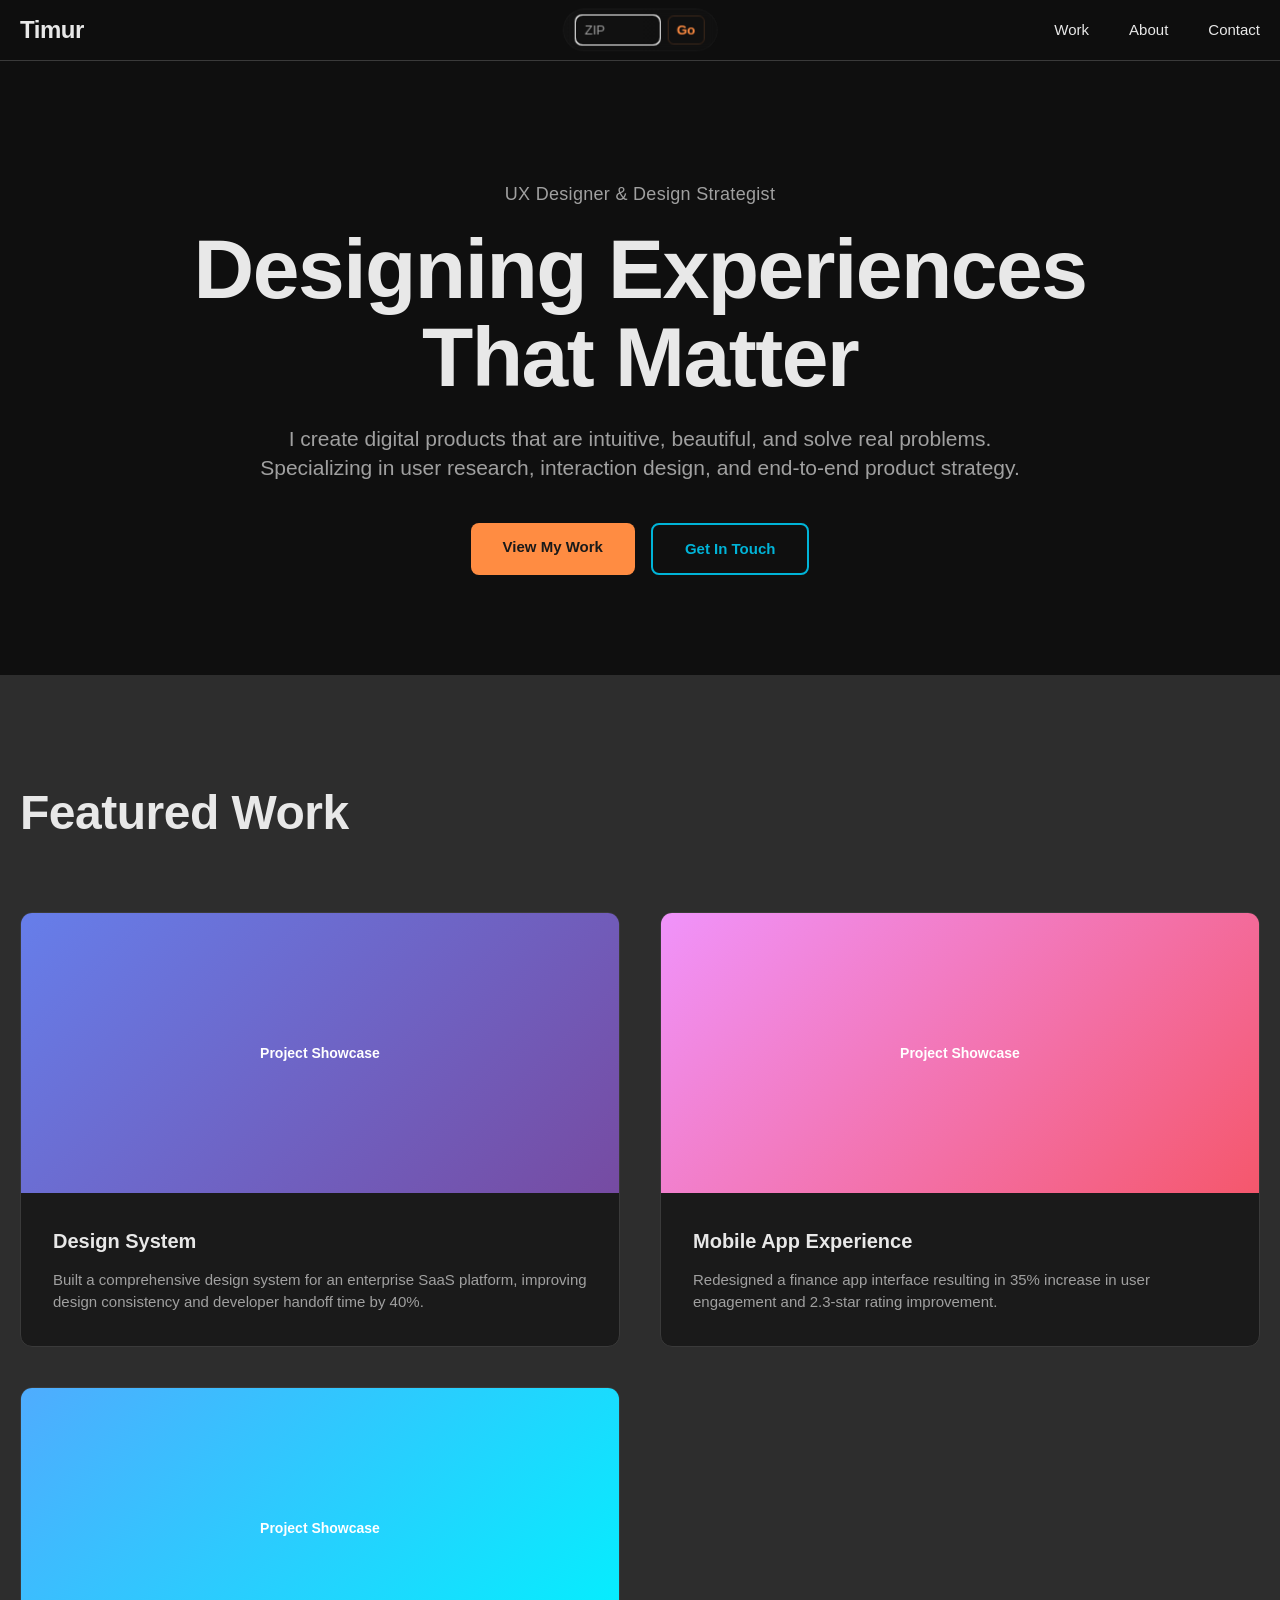
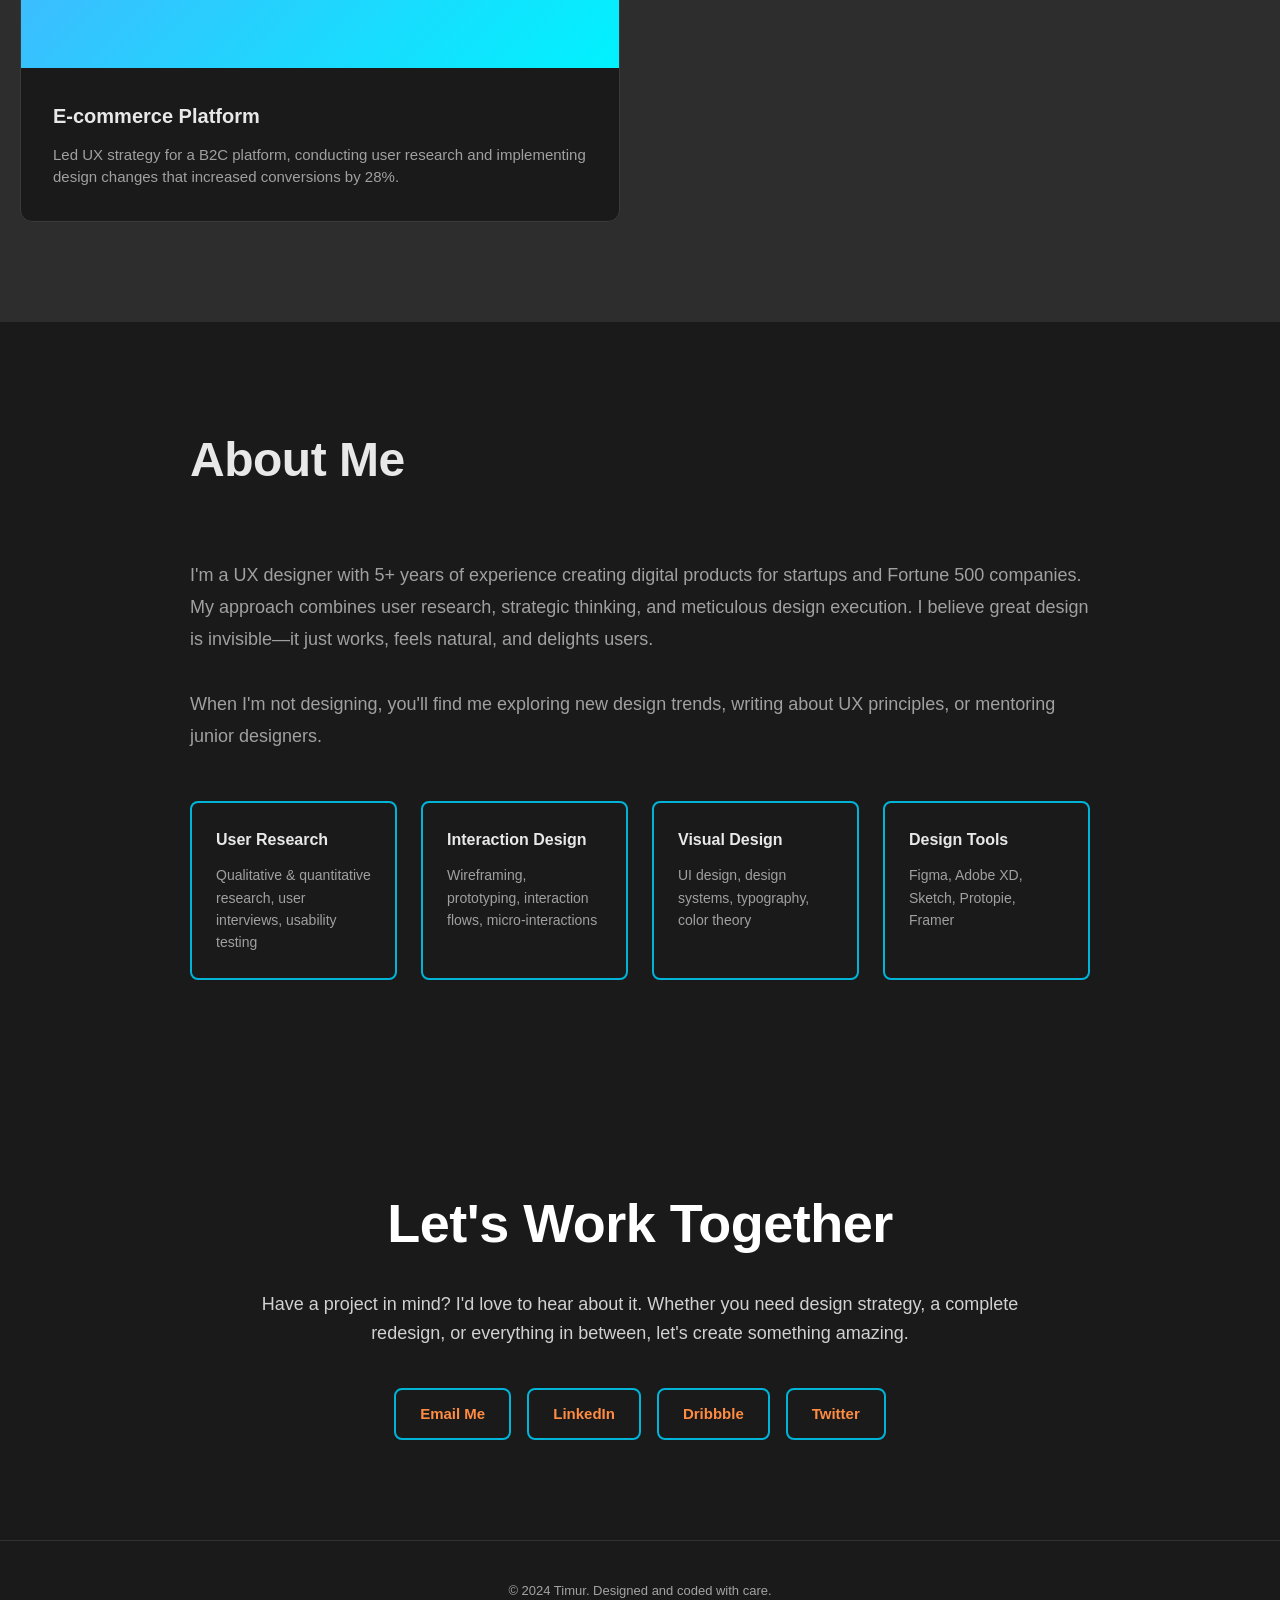
==== index.html @ b95fd994 "Added a weather widget in the top bar. Added a fallback zip input in case browser geolocation permis" ====
<!DOCTYPE html>
<html lang="en">
<head>
    <meta charset="UTF-8">
    <meta name="viewport" content="width=device-width, initial-scale=1.0">
    <title>Timur — UX Designer</title>
    <link rel="stylesheet" href="style.css">
</head>
<body>
    <!-- Navigation -->
    <nav>
        <div class="nav-container">
            <div class="logo">Timur</div>

            <div class="weather-widget" id="weather-widget" aria-live="polite">
                <div class="weather-display">
                    <div class="weather-emoji">☀️</div>
                    <div class="weather-temp">--°F</div>
                </div>

                <form class="weather-zip" id="weather-zip" onsubmit="return false;">
                    <input id="zip-input" class="weather-input" type="text" inputmode="numeric" maxlength="10" placeholder="ZIP" aria-label="ZIP code">
                    <button id="zip-submit" class="weather-submit">Go</button>
                </form>
            </div>

            <ul class="nav-links">
                <li><a href="#work">Work</a></li>
                <li><a href="#about">About</a></li>
                <li><a href="#contact">Contact</a></li>
            </ul>
        </div>
    </nav>

    <!-- Hero Section -->
    <section class="hero">
        <div class="hero-content">
            <p class="hero-subtitle">UX Designer & Design Strategist</p>
            <h1>Designing Experiences That Matter</h1>
            <p class="hero-description">I create digital products that are intuitive, beautiful, and solve real problems. Specializing in user research, interaction design, and end-to-end product strategy.</p>
            <div class="cta-buttons">
                <a href="#work" class="btn btn-primary">View My Work</a>
                <a href="#contact" class="btn btn-secondary">Get In Touch</a>
            </div>
        </div>
    </section>

    <!-- Featured Work -->
    <section id="work" class="featured">
        <div class="section-container">
            <h2 class="section-title">Featured Work</h2>
            <div class="projects-grid">
                <div class="project-card">
                    <div class="project-image">Project Showcase</div>
                    <div class="project-info">
                        <h3>Design System</h3>
                        <p>Built a comprehensive design system for an enterprise SaaS platform, improving design consistency and developer handoff time by 40%.</p>
                    </div>
                </div>
                <div class="project-card">
                    <div class="project-image">Project Showcase</div>
                    <div class="project-info">
                        <h3>Mobile App Experience</h3>
                        <p>Redesigned a finance app interface resulting in 35% increase in user engagement and 2.3-star rating improvement.</p>
                    </div>
                </div>
                <div class="project-card">
                    <div class="project-image">Project Showcase</div>
                    <div class="project-info">
                        <h3>E-commerce Platform</h3>
                        <p>Led UX strategy for a B2C platform, conducting user research and implementing design changes that increased conversions by 28%.</p>
                    </div>
                </div>
            </div>
        </div>
    </section>

    <!-- About Section -->
    <section id="about" class="about">
        <div class="about-content">
            <h2 class="section-title">About Me</h2>
            <p class="about-text">
                I'm a UX designer with 5+ years of experience creating digital products for startups and Fortune 500 companies. My approach combines user research, strategic thinking, and meticulous design execution. I believe great design is invisible—it just works, feels natural, and delights users.
            </p>
            <p class="about-text">
                When I'm not designing, you'll find me exploring new design trends, writing about UX principles, or mentoring junior designers.
            </p>
            <div class="skills">
                <div class="skill-item">
                    <div class="skill-title">User Research</div>
                    <div class="skill-description">Qualitative & quantitative research, user interviews, usability testing</div>
                </div>
                <div class="skill-item">
                    <div class="skill-title">Interaction Design</div>
                    <div class="skill-description">Wireframing, prototyping, interaction flows, micro-interactions</div>
                </div>
                <div class="skill-item">
                    <div class="skill-title">Visual Design</div>
                    <div class="skill-description">UI design, design systems, typography, color theory</div>
                </div>
                <div class="skill-item">
                    <div class="skill-title">Design Tools</div>
                    <div class="skill-description">Figma, Adobe XD, Sketch, Protopie, Framer</div>
                </div>
            </div>
        </div>
    </section>

    <!-- Contact Section -->
    <section id="contact" class="contact">
        <div class="contact-content">
            <h2>Let's Work Together</h2>
            <p>Have a project in mind? I'd love to hear about it. Whether you need design strategy, a complete redesign, or everything in between, let's create something amazing.</p>
            <div class="contact-links">
                <a href="mailto:hello@timur.design">Email Me</a>
                <a href="https://linkedin.com" target="_blank">LinkedIn</a>
                <a href="https://dribbble.com" target="_blank">Dribbble</a>
                <a href="https://twitter.com" target="_blank">Twitter</a>
            </div>
        </div>
    </section>

    <!-- Footer -->
    <footer>
        <p>&copy; 2024 Timur. Designed and coded with care.</p>
    </footer>

    <script src="script.js"></script>

    <script>
    (function(){
        const widget = document.getElementById('weather-widget');
        const emojiEl = widget.querySelector('.weather-emoji');
        const tempEl = widget.querySelector('.weather-temp');
        const zipForm = document.getElementById('weather-zip');
        const zipInput = document.getElementById('zip-input');
        const zipSubmit = document.getElementById('zip-submit');

        function setLoading() {
            widget.classList.add('weather-loading');
            emojiEl.textContent = '⏳';
            tempEl.textContent = 'Loading';
        }

        function setError() {
            emojiEl.textContent = '❓';
            tempEl.textContent = 'N/A';
            widget.classList.remove('weather-loading');
        }

        function showZipFallback() {
            widget.classList.add('zip-visible');
            widget.classList.remove('weather-loading');
            zipInput.focus();
            zipInput.select();
        }

        function weatherCodeToEmoji(code) {
            if (code === 0) return '☀️';
            if (code === 1 || code === 2) return '🌤️';
            if (code === 3) return '☁️';
            if (code === 45 || code === 48) return '🌫️';
            if (code >= 51 && code <= 55) return '🌦️';
            if (code >= 61 && code <= 67) return '🌧️';
            if (code >= 71 && code <= 77) return '❄️';
            if (code >= 80 && code <= 82) return '🌦️';
            if (code >= 85 && code <= 86) return '🌨️';
            if (code >= 95 && code <= 99) return '⛈️';
            return '🌈';
        }

        function updateWidget(tempF, code) {
            emojiEl.textContent = weatherCodeToEmoji(code);
            tempEl.textContent = Math.round(tempF) + '°F';
            widget.classList.remove('weather-loading');
        }

        function fetchWeather(lat, lon) {
            const url = `https://api.open-meteo.com/v1/forecast?latitude=${lat}&longitude=${lon}&current_weather=true&temperature_unit=fahrenheit`;
            fetch(url).then(r => {
                if (!r.ok) throw new Error('weather fetch failed');
                return r.json();
            }).then(data => {
                const cw = data.current_weather;
                if (cw && typeof cw.temperature !== 'undefined') {
                    updateWidget(cw.temperature, cw.weathercode);
                } else {
                    setError();
                }
            }).catch(err => {
                console.error(err);
                setError();
            });
        }

        function geocodeZip(zip) {
            const url = `https://geocoding-api.open-meteo.com/v1/search?name=${encodeURIComponent(zip)}&count=1&country=US`;
            zipSubmit.disabled = true;
            zipSubmit.textContent = '...';
            fetch(url).then(r => {
                zipSubmit.disabled = false;
                zipSubmit.textContent = 'Go';
                if (!r.ok) throw new Error('geocode failed');
                return r.json();
            }).then(data => {
                if (data && data.results && data.results.length) {
                    const res = data.results[0];
                    fetchWeather(res.latitude, res.longitude);
                    widget.classList.remove('zip-visible');
                } else {
                    tempEl.textContent = 'ZIP not found';
                }
            }).catch(err => {
                console.error(err);
                tempEl.textContent = 'Error';
                zipSubmit.disabled = false;
                zipSubmit.textContent = 'Go';
            });
        }

        // handle zip form submit
        zipSubmit.addEventListener('click', () => {
            const zip = zipInput.value.trim();
            if (!zip) return;
            setLoading();
            geocodeZip(zip);
        });

        zipInput.addEventListener('keydown', (e) => {
            if (e.key === 'Enter') {
                e.preventDefault();
                zipSubmit.click();
            }
        });

        if ('geolocation' in navigator) {
            setLoading();
            navigator.geolocation.getCurrentPosition(pos => {
                const lat = pos.coords.latitude;
                const lon = pos.coords.longitude;
                fetchWeather(lat, lon);
            }, err => {
                console.warn('Geolocation denied or unavailable', err);
                // show ZIP fallback so the user can enter location manually
                showZipFallback();
            }, {timeout: 10000});
        } else {
            showZipFallback();
        }
    })();
    </script>
</body>
</html>
---- style.css ----
* {
    margin: 0;
    padding: 0;
    box-sizing: border-box;
}

:root {
    --primary: #1a1a1a;
    --secondary: #2d2d2d;
    --accent: #ff8c42;
    --accent-blue: #00b4d8;
    --text: #e8e8e8;
    --text-light: #a0a0a0;
    --border: #3a3a3a;
    --border-blue: #00b4d8;
}

html {
    scroll-behavior: smooth;
}

body {
    font-family: -apple-system, BlinkMacSystemFont, 'Segoe UI', Helvetica, Arial, sans-serif;
    background-color: #0f0f0f;
    color: var(--text);
    line-height: 1.6;
}

/* Navigation */
nav {
    position: fixed;
    top: 0;
    width: 100%;
    background: rgba(15, 15, 15, 0.95);
    backdrop-filter: blur(20px);
    z-index: 1000;
    border-bottom: 1px solid var(--border);
}

.nav-container {
    max-width: 1400px;
    margin: 0 auto;
    padding: 0 20px;
    display: flex;
    justify-content: space-between;
    align-items: center;
    height: 60px;
}

.nav-container {
    position: relative;
}

.weather-widget {
    position: absolute;
    left: 50%;
    top: 50%;
    transform: translate(-50%, -50%);
    display: flex;
    align-items: center;
    gap: 8px;
    background: linear-gradient(90deg, rgba(255,255,255,0.02), rgba(255,255,255,0.01));
    padding: 6px 12px;
    border-radius: 999px;
    border: 1px solid rgba(255,255,255,0.03);
    color: var(--text);
    font-weight: 600;
    font-size: 14px;
    backdrop-filter: blur(4px);
}

.weather-emoji {
    font-size: 18px;
}

.weather-temp {
    color: var(--text);
}

.weather-display {
    display: flex;
    align-items: center;
    gap: 8px;
}

.weather-loading {
    color: var(--text-light);
    font-weight: 500;
    font-size: 13px;
}

/* ZIP fallback styles */
.weather-zip { display: none; }
.weather-widget.zip-visible .weather-zip { display: flex; align-items: center; gap: 8px; }
.weather-widget.zip-visible .weather-display { display: none; }
.weather-input {
    background: transparent;
    border: 1px solid rgba(255,255,255,0.04);
    color: var(--text);
    padding: 6px 8px;
    border-radius: 6px;
    width: 84px;
    font-size: 13px;
}
.weather-input::placeholder { color: var(--text-light); }
.weather-submit {
    background: transparent;
    color: var(--accent);
    border: 1px solid rgba(255,140,66,0.18);
    padding: 6px 8px;
    border-radius: 6px;
    cursor: pointer;
    font-weight: 600;
}
.weather-submit:hover { background: rgba(255,140,66,0.06); }

.logo {
    font-size: 24px;
    font-weight: 700;
    letter-spacing: -0.5px;
}

.nav-links {
    display: flex;
    gap: 40px;
    list-style: none;
}

.nav-links a {
    text-decoration: none;
    color: var(--text);
    font-size: 15px;
    font-weight: 500;
    transition: color 0.3s ease;
}

.nav-links a:hover {
    color: var(--accent);
}

/* Hero Section */
.hero {
    margin-top: 60px;
    padding: 120px 20px 100px;
    text-align: center;
}

.hero-content {
    max-width: 1000px;
    margin: 0 auto;
}

.hero-subtitle {
    font-size: 18px;
    color: var(--text-light);
    margin-bottom: 16px;
    letter-spacing: 0.3px;
}

h1 {
    font-size: 84px;
    font-weight: 700;
    line-height: 1.05;
    margin-bottom: 24px;
    letter-spacing: -1.5px;
}

.hero-description {
    font-size: 21px;
    color: var(--text-light);
    margin-bottom: 40px;
    line-height: 1.38;
    max-width: 800px;
    margin-left: auto;
    margin-right: auto;
}

.cta-buttons {
    display: flex;
    gap: 16px;
    justify-content: center;
}

.btn {
    padding: 12px 32px;
    border-radius: 8px;
    font-size: 15px;
    font-weight: 600;
    text-decoration: none;
    cursor: pointer;
    border: none;
    transition: all 0.3s ease;
}

.btn-primary {
    background-color: var(--accent);
    color: #1a1a1a;
}

.btn-primary:hover {
    background-color: #ff7a1f;
    transform: translateY(-2px);
}

.btn-secondary {
    background-color: transparent;
    color: var(--accent-blue);
    border: 2px solid var(--border-blue);
}

.btn-secondary:hover {
    background-color: rgba(0, 113, 227, 0.1);
    color: var(--accent-blue);
    transform: translateY(-2px);
}

/* Featured Section */
.featured {
    padding: 100px 20px;
    background-color: var(--secondary);
}

.section-container {
    max-width: 1400px;
    margin: 0 auto;
}

.section-title {
    font-size: 48px;
    font-weight: 700;
    margin-bottom: 60px;
    letter-spacing: -0.5px;
}

.projects-grid {
    display: grid;
    grid-template-columns: repeat(auto-fit, minmax(400px, 1fr));
    gap: 40px;
}

.project-card {
    background: #1a1a1a;
    border-radius: 12px;
    overflow: hidden;
    transition: transform 0.3s ease, box-shadow 0.3s ease;
    cursor: pointer;
    border: 1px solid var(--border);
}

.project-card:hover {
    transform: translateY(-8px);
    box-shadow: 0 20px 40px rgba(255, 140, 66, 0.15);
}

.project-image {
    width: 100%;
    height: 280px;
    background: linear-gradient(135deg, #667eea 0%, #764ba2 100%);
    display: flex;
    align-items: center;
    justify-content: center;
    color: white;
    font-size: 14px;
    font-weight: 600;
}

.project-card:nth-child(2) .project-image {
    background: linear-gradient(135deg, #f093fb 0%, #f5576c 100%);
}

.project-card:nth-child(3) .project-image {
    background: linear-gradient(135deg, #4facfe 0%, #00f2fe 100%);
}

.project-info {
    padding: 32px;
}

.project-info h3 {
    font-size: 20px;
    font-weight: 600;
    margin-bottom: 12px;
}

.project-info p {
    color: var(--text-light);
    font-size: 15px;
    line-height: 1.5;
}

/* About Section */
.about {
    padding: 100px 20px;
    background-color: var(--primary);
}

.about-content {
    max-width: 900px;
    margin: 0 auto;
}

.about-text {
    font-size: 18px;
    color: var(--text-light);
    line-height: 1.8;
    margin-bottom: 32px;
}

.skills {
    display: grid;
    grid-template-columns: repeat(auto-fit, minmax(200px, 1fr));
    gap: 24px;
    margin-top: 48px;
}

.skill-item {
    padding: 24px;
    background-color: transparent;
    border-radius: 8px;
    border: 2px solid var(--border-blue);
}

.skill-title {
    font-weight: 600;
    margin-bottom: 12px;
    font-size: 16px;
}

.skill-description {
    font-size: 14px;
    color: var(--text-light);
    line-height: 1.6;
}

/* Contact Section */
.contact {
    padding: 100px 20px;
    background-color: var(--primary);
    color: white;
    text-align: center;
}

.contact-content {
    max-width: 800px;
    margin: 0 auto;
}

.contact h2 {
    font-size: 54px;
    font-weight: 700;
    margin-bottom: 24px;
    letter-spacing: -0.5px;
}

.contact p {
    font-size: 18px;
    color: rgba(255, 255, 255, 0.8);
    margin-bottom: 40px;
    line-height: 1.6;
}

.contact-links {
    display: flex;
    gap: 16px;
    justify-content: center;
    flex-wrap: wrap;
}

.contact-links a {
    color: var(--accent);
    text-decoration: none;
    font-size: 15px;
    font-weight: 600;
    padding: 12px 24px;
    border: 2px solid var(--border-blue);
    border-radius: 8px;
    transition: all 0.3s ease;
}

.contact-links a:hover {
    border-color: var(--accent);
    background-color: rgba(255, 140, 66, 0.1);
    color: var(--accent);
}

/* Footer */
footer {
    background-color: var(--primary);
    color: rgba(255, 255, 255, 0.6);
    padding: 40px 20px;
    text-align: center;
    font-size: 13px;
    border-top: 1px solid rgba(255, 255, 255, 0.1);
}

/* Responsive */
@media (max-width: 768px) {
    h1 {
        font-size: 48px;
    }

    .nav-links {
        gap: 24px;
    }

    .nav-links a {
        font-size: 13px;
    }

    .hero-description {
        font-size: 18px;
    }

    .section-title {
        font-size: 36px;
    }

    .projects-grid {
        grid-template-columns: 1fr;
    }

    .cta-buttons {
        flex-direction: column;
        align-items: center;
    }

    .btn {
        width: 100%;
    }

    .contact h2 {
        font-size: 36px;
    }
}

/* Animations */
@keyframes fadeInUp {
    from {
        opacity: 0;
        transform: translateY(20px);
    }
    to {
        opacity: 1;
        transform: translateY(0);
    }
}

.hero-content {
    animation: fadeInUp 0.8s ease-out;
}

.project-card {
    animation: fadeInUp 0.8s ease-out forwards;
}

.project-card:nth-child(1) { animation-delay: 0s; }
.project-card:nth-child(2) { animation-delay: 0.1s; }
.project-card:nth-child(3) { animation-delay: 0.2s; }
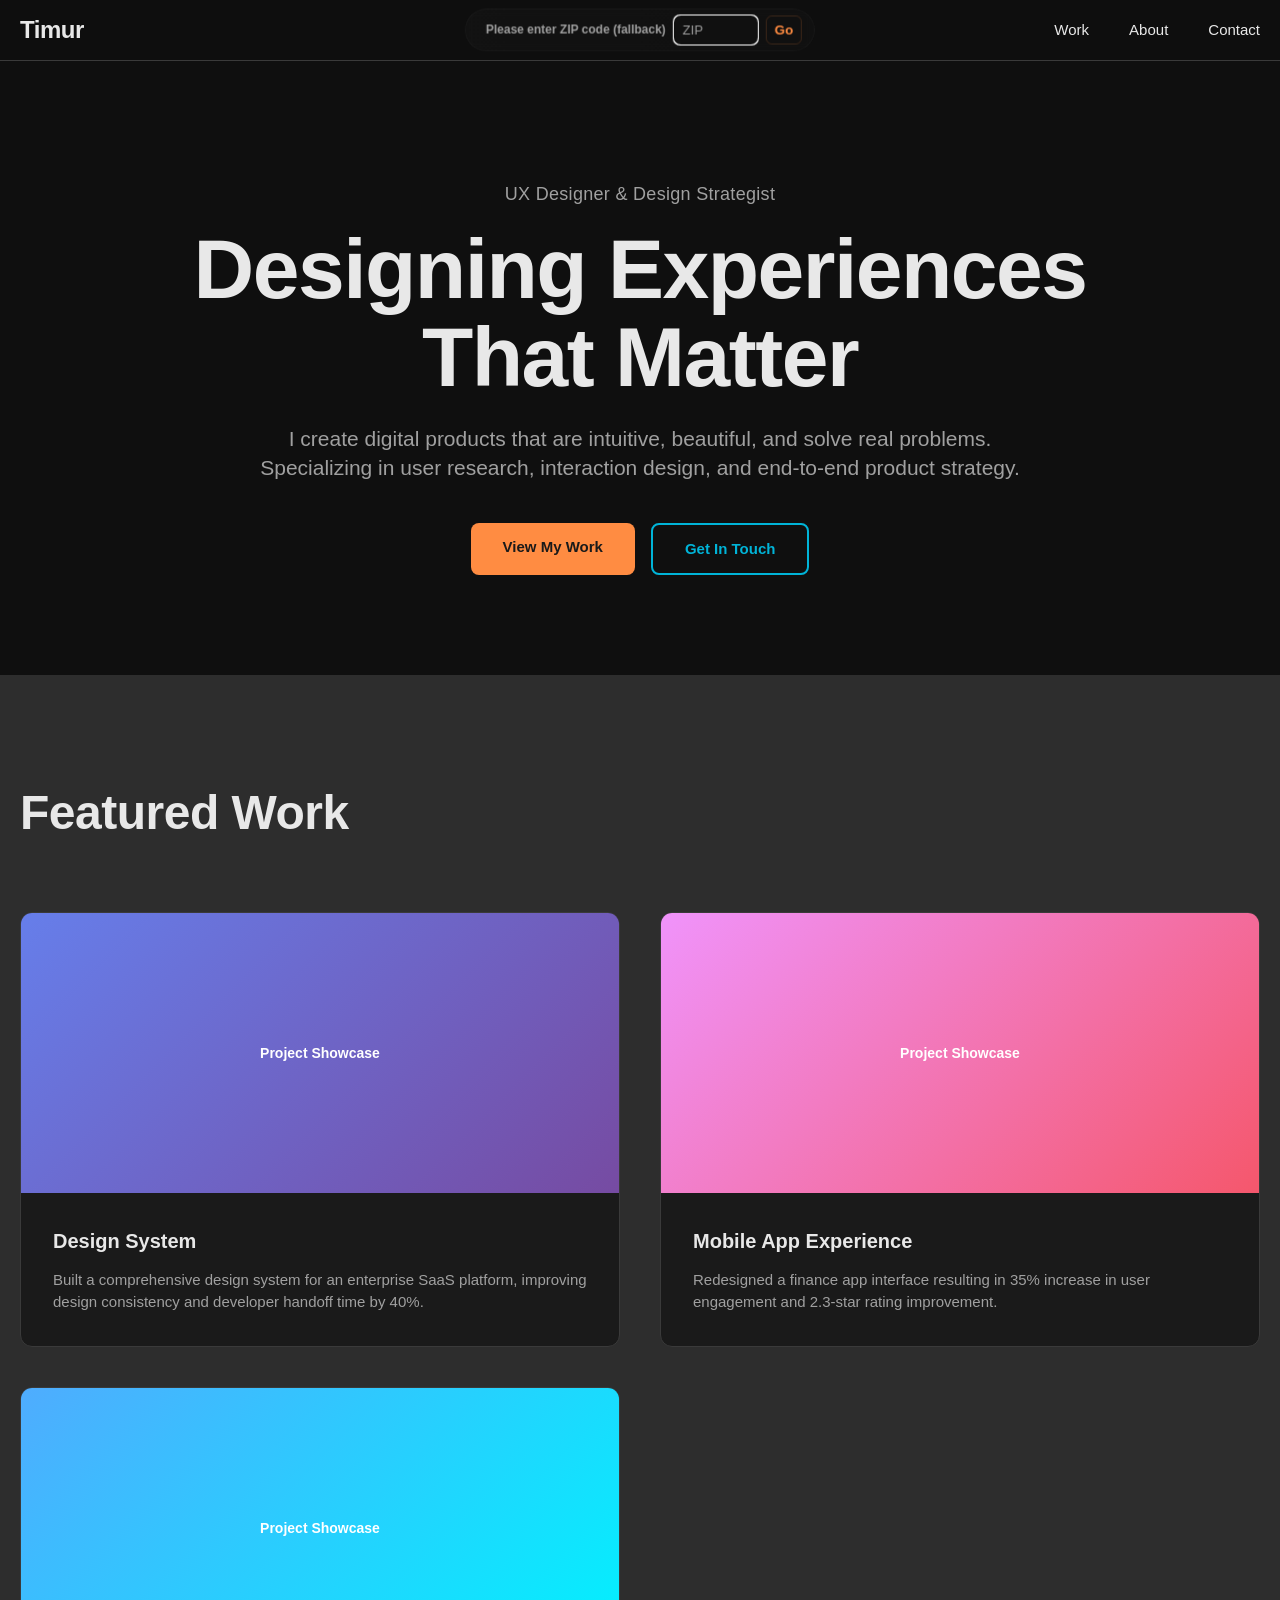
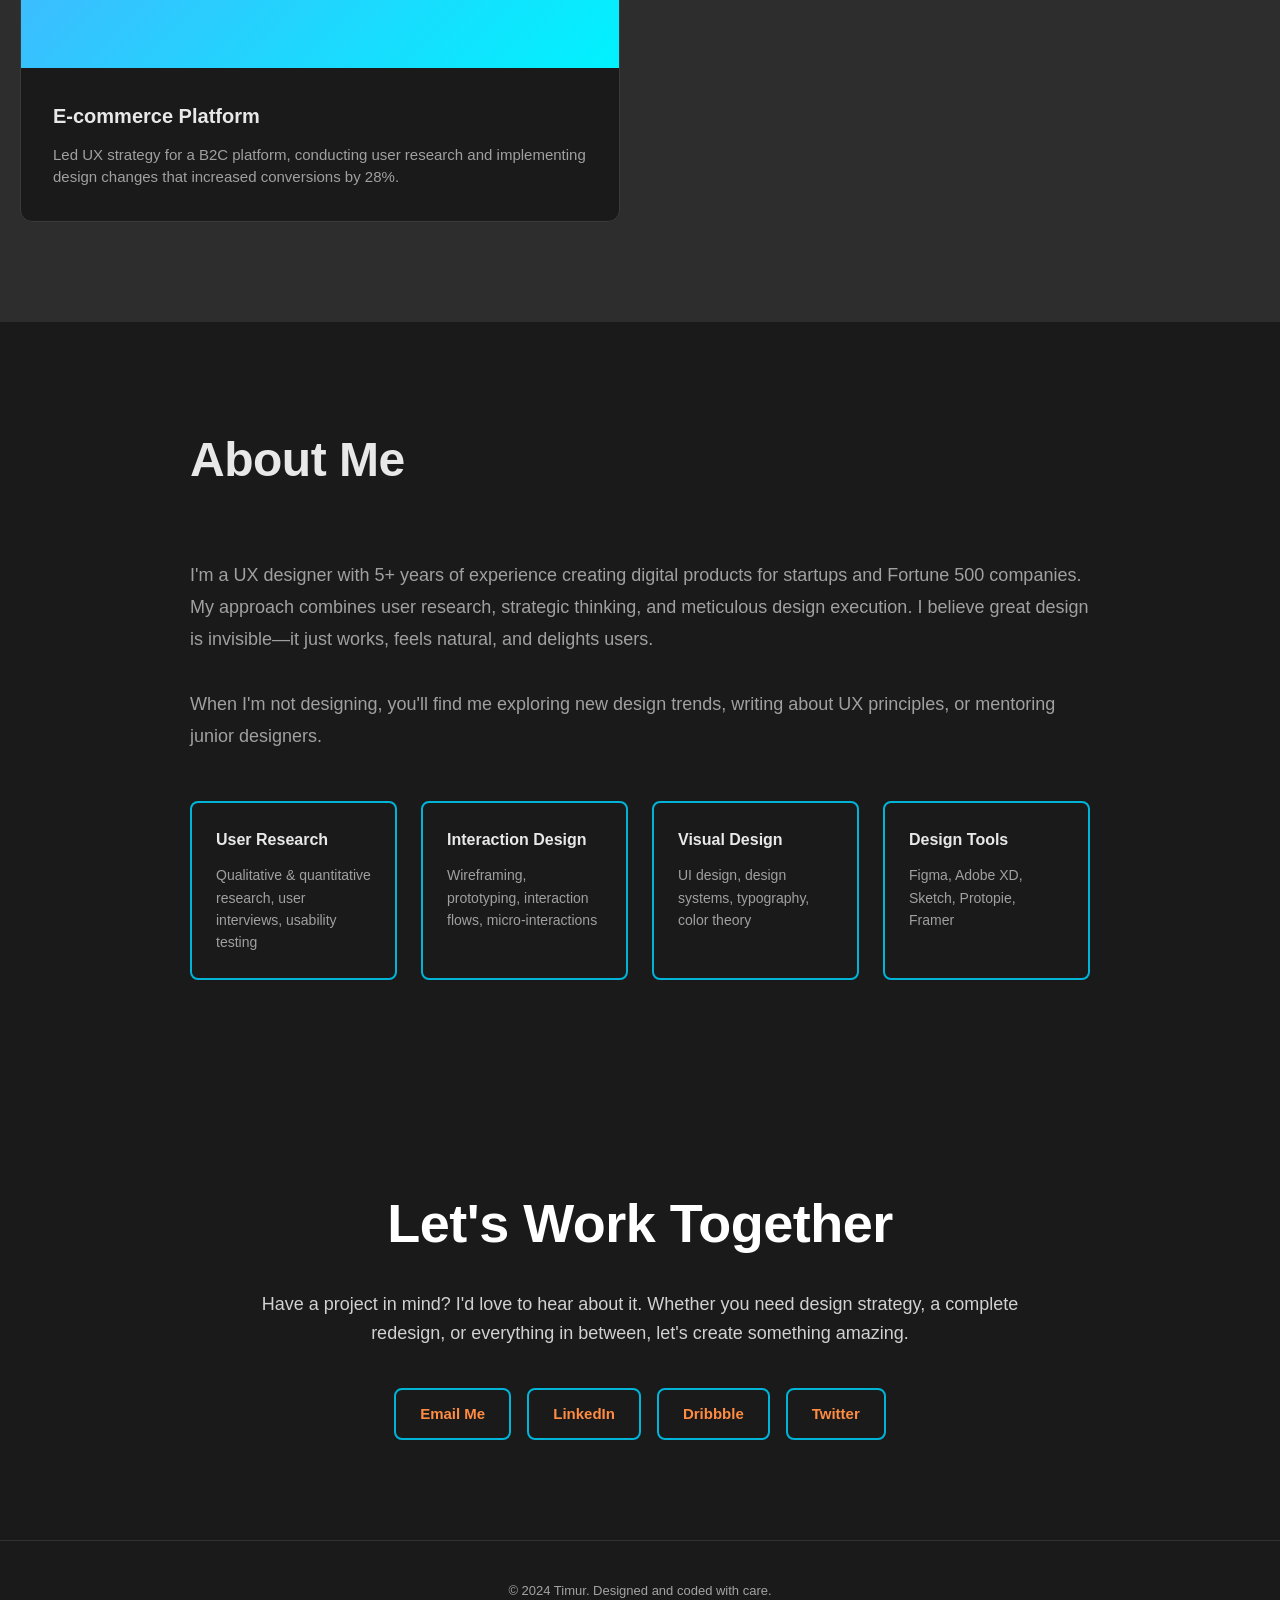
==== commit ce6c5c54: "Widget fixed" ====
--- a/index.html
+++ b/index.html
@@ -16,7 +16,9 @@
                 <div class="weather-display">
                     <div class="weather-emoji">☀️</div>
                     <div class="weather-temp">--°F</div>
-                </div>
+                    <div class="weather-location"></div>
+                </div>
+                <div class="weather-debug" id="weather-debug" aria-hidden="false"></div>
 
                 <form class="weather-zip" id="weather-zip" onsubmit="return false;">
                     <input id="zip-input" class="weather-input" type="text" inputmode="numeric" maxlength="10" placeholder="ZIP" aria-label="ZIP code">
@@ -132,20 +134,35 @@
         const widget = document.getElementById('weather-widget');
         const emojiEl = widget.querySelector('.weather-emoji');
         const tempEl = widget.querySelector('.weather-temp');
+        const locEl = widget.querySelector('.weather-location');
         const zipForm = document.getElementById('weather-zip');
         const zipInput = document.getElementById('zip-input');
         const zipSubmit = document.getElementById('zip-submit');
+        const debugEl = document.getElementById('weather-debug');
+
+        function debug(msg) {
+            try { console.debug(msg); } catch(e){}
+            if (debugEl) debugEl.textContent = String(msg);
+        }
+
+        const US_STATES = {
+            'Alabama':'AL','Alaska':'AK','Arizona':'AZ','Arkansas':'AR','California':'CA','Colorado':'CO','Connecticut':'CT','Delaware':'DE','Florida':'FL','Georgia':'GA','Hawaii':'HI','Idaho':'ID','Illinois':'IL','Indiana':'IN','Iowa':'IA','Kansas':'KS','Kentucky':'KY','Louisiana':'LA','Maine':'ME','Maryland':'MD','Massachusetts':'MA','Michigan':'MI','Minnesota':'MN','Mississippi':'MS','Missouri':'MO','Montana':'MT','Nebraska':'NE','Nevada':'NV','New Hampshire':'NH','New Jersey':'NJ','New Mexico':'NM','New York':'NY','North Carolina':'NC','North Dakota':'ND','Ohio':'OH','Oklahoma':'OK','Oregon':'OR','Pennsylvania':'PA','Rhode Island':'RI','South Carolina':'SC','South Dakota':'SD','Tennessee':'TN','Texas':'TX','Utah':'UT','Vermont':'VT','Virginia':'VA','Washington':'WA','West Virginia':'WV','Wisconsin':'WI','Wyoming':'WY','District of Columbia':'DC'
+        };
 
         function setLoading() {
             widget.classList.add('weather-loading');
             emojiEl.textContent = '⏳';
             tempEl.textContent = 'Loading';
-        }
-
-        function setError() {
+            locEl.textContent = '';
+            debug('Loading: requesting location...');
+        }
+
+        function setError(msg) {
             emojiEl.textContent = '❓';
             tempEl.textContent = 'N/A';
+            locEl.textContent = '';
             widget.classList.remove('weather-loading');
+            debug(msg || 'Error occurred');
         }
 
         function showZipFallback() {
@@ -153,6 +170,7 @@
             widget.classList.remove('weather-loading');
             zipInput.focus();
             zipInput.select();
+            debug('Please enter ZIP code (fallback)');
         }
 
         function weatherCodeToEmoji(code) {
@@ -169,27 +187,63 @@
             return '🌈';
         }
 
-        function updateWidget(tempF, code) {
+        function formatLocationFromResult(res) {
+            if (!res) return '';
+            const name = res.name || '';
+            const admin1 = res.admin1 || res.admin2 || '';
+            const country = (res.country_code || (res.country && res.country.toUpperCase()) || '').toUpperCase();
+            if (country === 'US' && admin1) {
+                const abbr = US_STATES[admin1] || (admin1.length === 2 ? admin1.toUpperCase() : null);
+                return abbr ? `${name}, ${abbr}` : `${name}, ${admin1}`;
+            }
+            if (admin1) return `${name}, ${admin1}`;
+            if (res.country) return `${name}, ${res.country}`;
+            return name;
+        }
+
+        function updateWidget(tempF, code, location) {
             emojiEl.textContent = weatherCodeToEmoji(code);
             tempEl.textContent = Math.round(tempF) + '°F';
+            if (location) locEl.textContent = location;
             widget.classList.remove('weather-loading');
+            debug('Weather updated: ' + Math.round(tempF) + '°F' + (location ? ' — ' + location : ''));
+            // clear debug after a moment
+            setTimeout(() => { if (debugEl) debugEl.textContent = ''; }, 5000);
+        }
+
+        function reverseGeocode(lat, lon) {
+            const url = `https://geocoding-api.open-meteo.com/v1/reverse?latitude=${lat}&longitude=${lon}&count=1`;
+            fetch(url).then(r => r.json()).then(data => {
+                if (data && data.results && data.results.length) {
+                    const res = data.results[0];
+                    const loc = formatLocationFromResult(res);
+                    if (loc) locEl.textContent = loc;
+                }
+            }).catch(err => {
+                console.warn('reverse geocode failed', err);
+            });
         }
 
         function fetchWeather(lat, lon) {
             const url = `https://api.open-meteo.com/v1/forecast?latitude=${lat}&longitude=${lon}&current_weather=true&temperature_unit=fahrenheit`;
+            debug('Fetching weather: ' + url);
             fetch(url).then(r => {
                 if (!r.ok) throw new Error('weather fetch failed');
                 return r.json();
             }).then(data => {
+                debug('Weather response received');
                 const cw = data.current_weather;
                 if (cw && typeof cw.temperature !== 'undefined') {
                     updateWidget(cw.temperature, cw.weathercode);
+                    // try to get location name via reverse geocode
+                    reverseGeocode(lat, lon);
                 } else {
-                    setError();
+                    debug('No current_weather in response');
+                    setError('No current weather data');
                 }
             }).catch(err => {
-                console.error(err);
-                setError();
+                debug('Weather fetch error: ' + (err && err.message));
+                setError('Weather fetch failed');
             });
         }
 
@@ -205,6 +259,8 @@
             }).then(data => {
                 if (data && data.results && data.results.length) {
                     const res = data.results[0];
+                    const loc = formatLocationFromResult(res);
+                    if (loc) locEl.textContent = loc;
                     fetchWeather(res.latitude, res.longitude);
                     widget.classList.remove('zip-visible');
                 } else {
@@ -234,17 +290,98 @@
         });
 
         if ('geolocation' in navigator) {
-            setLoading();
-            navigator.geolocation.getCurrentPosition(pos => {
-                const lat = pos.coords.latitude;
-                const lon = pos.coords.longitude;
-                fetchWeather(lat, lon);
-            }, err => {
-                console.warn('Geolocation denied or unavailable', err);
-                // show ZIP fallback so the user can enter location manually
-                showZipFallback();
-            }, {timeout: 10000});
+            // Prefer using Permissions API to decide whether to prompt or show ZIP fallback
+            const tryGetPosition = () => {
+                setLoading();
+                debug('Requesting position (browser prompt may appear)...');
+                startFallbackTimer();
+                navigator.geolocation.getCurrentPosition(pos => {
+                    // success
+                    debug('Geolocation obtained: ' + pos.coords.latitude.toFixed(4) + ',' + pos.coords.longitude.toFixed(4));
+                    clearFallbackTimer();
+                    const lat = pos.coords.latitude;
+                    const lon = pos.coords.longitude;
+                    fetchWeather(lat, lon);
+                }, err => {
+                    console.warn('Geolocation error', err);
+                    debug('Geolocation error: ' + (err && err.message) + ' (code ' + (err && err.code) + ')');
+                    // If permission denied, show ZIP fallback; otherwise try IP-based fallback
+                    if (err && err.code === 1) {
+                        showZipFallback();
+                    } else {
+                        debug('Attempting IP-based fallback...');
+                        ipFallback();
+                    }
+                }, {timeout: 15000, maximumAge: 600000, enableHighAccuracy: false});
+            };
+
+            function ipFallback() {
+                // Use IP-based geolocation as a last resort (no API key)
+                const url = 'https://ipapi.co/json/';
+                debug('Fetching IP-based location...');
+                fetch(url).then(r => {
+                    if (!r.ok) throw new Error('IP geolocation failed');
+                    return r.json();
+                }).then(data => {
+                    if (data && data.latitude && data.longitude) {
+                        debug('IP location: ' + data.city + ', ' + data.region + ' (' + data.latitude + ',' + data.longitude + ')');
+                        const lat = data.latitude;
+                        const lon = data.longitude;
+                        // set location display if possible
+                        const city = data.city || '';
+                        const region = data.region || '';
+                        if (city && region) locEl.textContent = city + ', ' + region;
+                        fetchWeather(lat, lon);
+                    } else {
+                        debug('IP fallback returned no coords');
+                        showZipFallback();
+                    }
+                }).catch(err => {
+                    console.warn('IP fallback error', err);
+                    showZipFallback();
+                });
+            }
+
+            let fallbackTimer = null;
+            const startFallbackTimer = () => {
+                clearFallbackTimer();
+                fallbackTimer = setTimeout(() => {
+                    console.warn('Geolocation timed out — showing ZIP fallback');
+                    showZipFallback();
+                }, 8000);
+            };
+            const clearFallbackTimer = () => { if (fallbackTimer) { clearTimeout(fallbackTimer); fallbackTimer = null; } };
+
+            if (navigator.permissions && navigator.permissions.query) {
+                console.debug('Querying Permissions API for geolocation');
+                navigator.permissions.query({name: 'geolocation'}).then(status => {
+                    console.debug('Permissions state:', status.state);
+                    if (status.state === 'denied') {
+                        // permission denied => show ZIP input
+                        showZipFallback();
+                    } else if (status.state === 'granted') {
+                        // already granted => try to get position
+                        startFallbackTimer();
+                        tryGetPosition();
+                    } else {
+                        // prompt => attempt to get position, if it fails show ZIP
+                        startFallbackTimer();
+                        tryGetPosition();
+                    }
+                    try { status.onchange = () => console.debug('Permissions changed:', status.state); } catch(e){}
+                }).catch(err => {
+                    // permissions query failed — attempt geolocation and fallback to ZIP on error
+                    console.warn('Permissions API error', err);
+                    startFallbackTimer();
+                    tryGetPosition();
+                });
+            } else {
+                // Permissions API unavailable — try geolocation and fall back to ZIP on any failure
+                startFallbackTimer();
+                tryGetPosition();
+            }
         } else {
+            // Geolocation API not supported
             showZipFallback();
         }
     })();
--- a/style.css
+++ b/style.css
@@ -81,6 +81,23 @@
     display: flex;
     align-items: center;
     gap: 8px;
+}
+
+.weather-location {
+    color: var(--text-light);
+    font-size: 13px;
+    font-weight: 500;
+    margin-left: 6px;
+}
+
+.weather-debug {
+    color: var(--text-light);
+    font-size: 12px;
+    margin-left: 8px;
+    max-width: 260px;
+    white-space: nowrap;
+    overflow: hidden;
+    text-overflow: ellipsis;
 }
 
 .weather-loading {
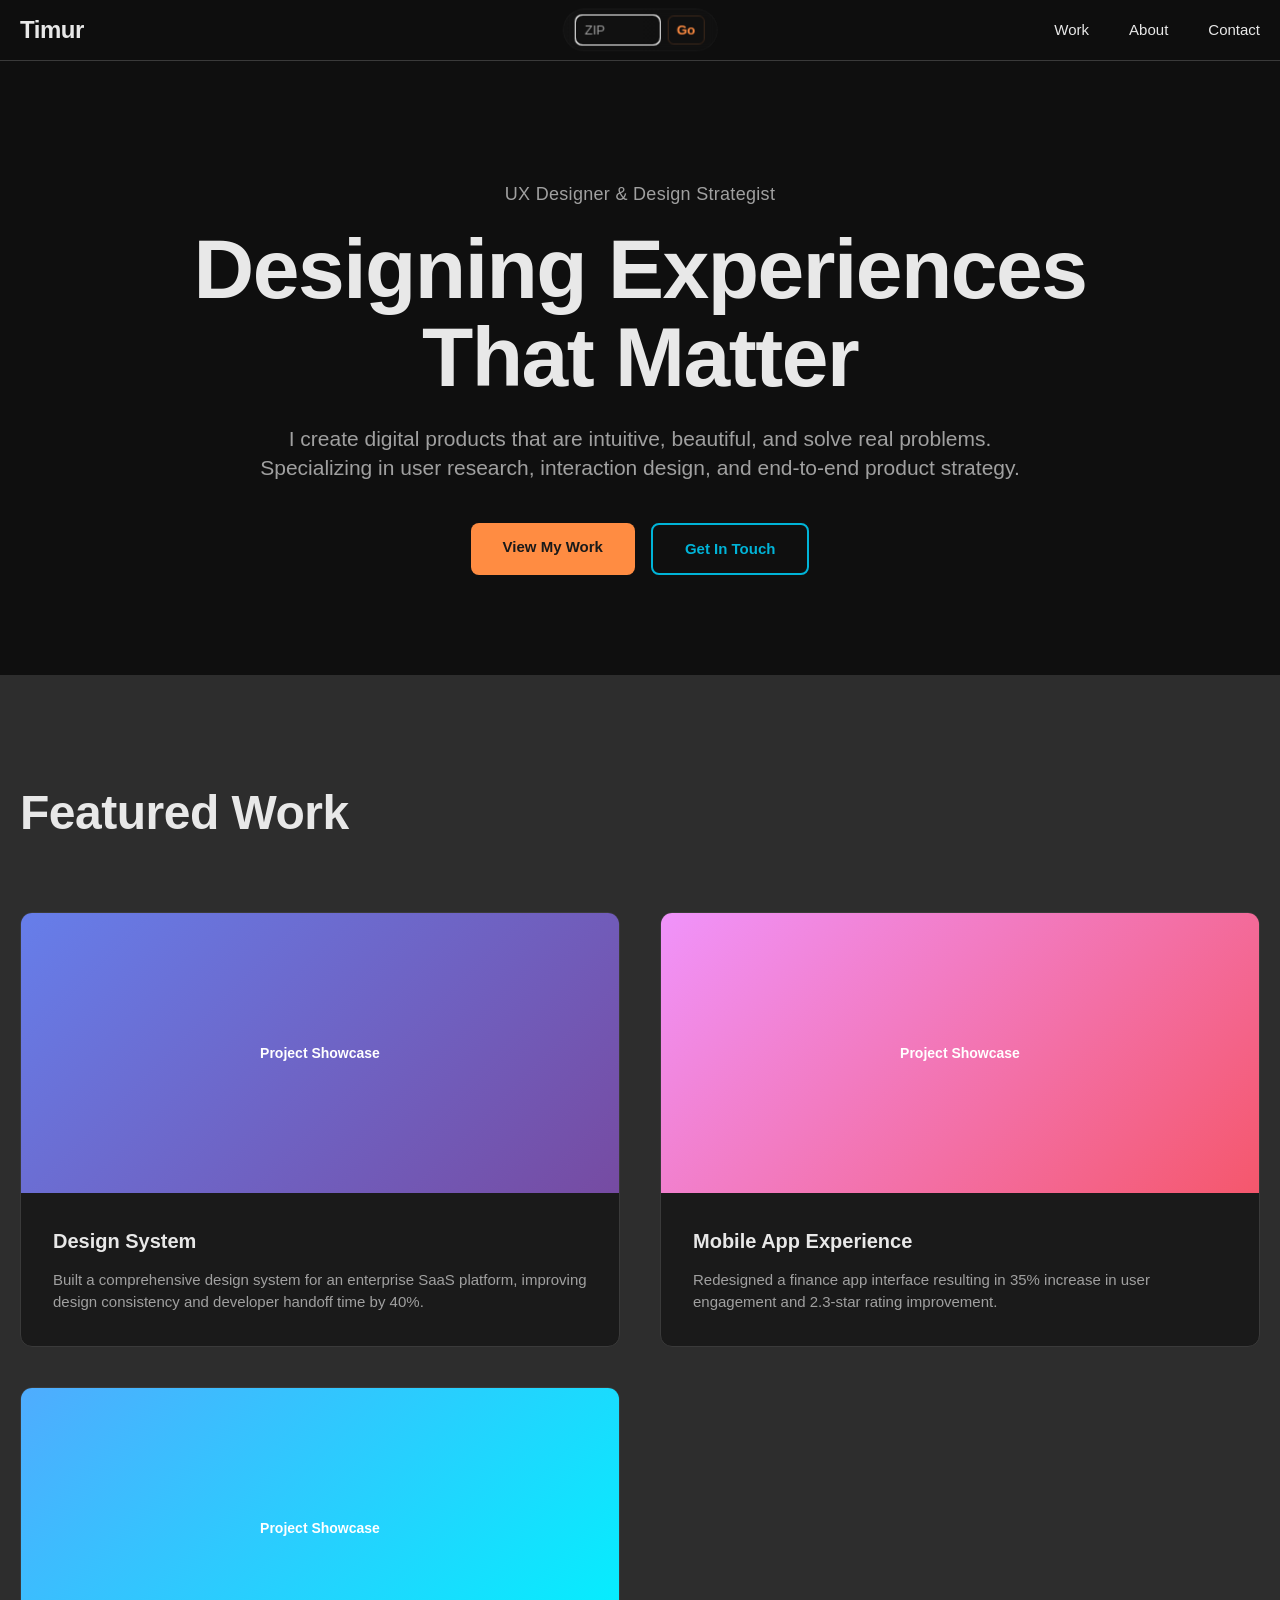
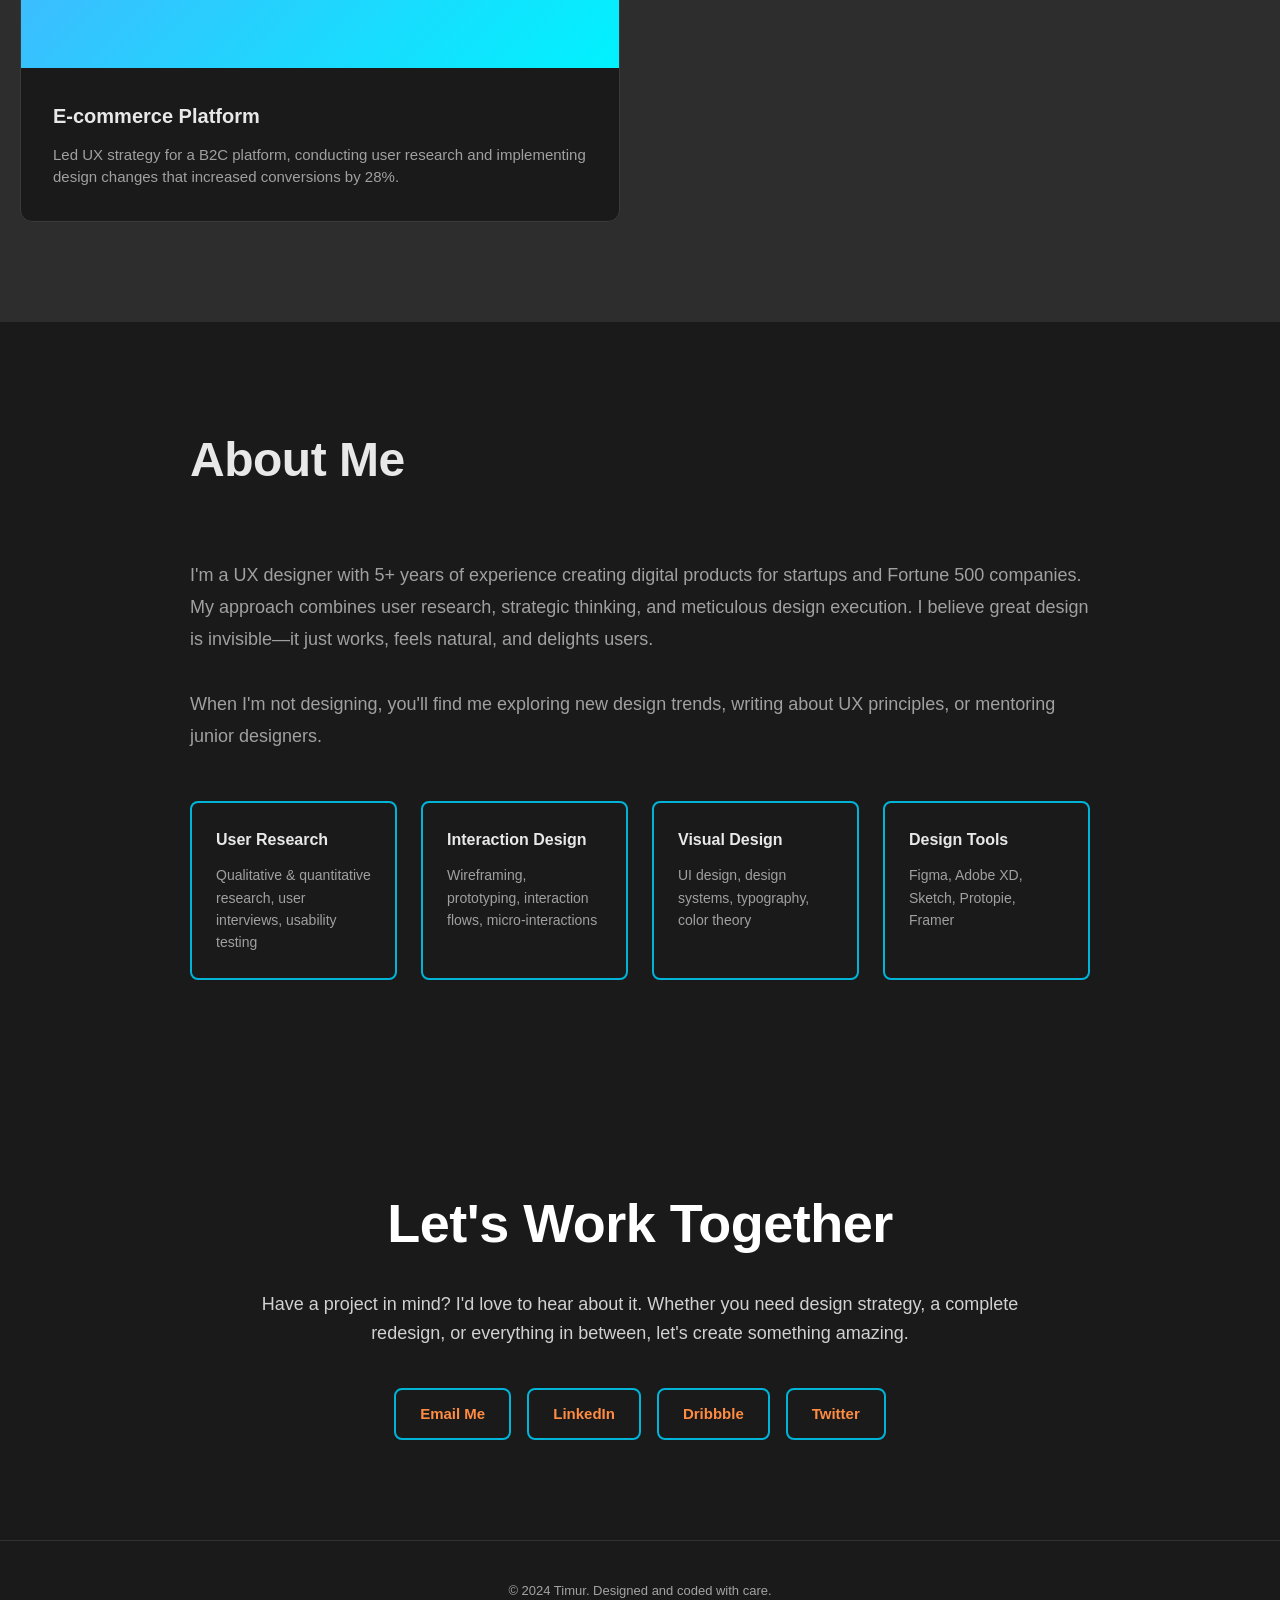
==== commit a1a8b22e: "Removed debugging code related to weather location display in the CSS file." ====
--- a/index.html
+++ b/index.html
@@ -18,7 +18,6 @@
                     <div class="weather-temp">--°F</div>
                     <div class="weather-location"></div>
                 </div>
-                <div class="weather-debug" id="weather-debug" aria-hidden="false"></div>
 
                 <form class="weather-zip" id="weather-zip" onsubmit="return false;">
                     <input id="zip-input" class="weather-input" type="text" inputmode="numeric" maxlength="10" placeholder="ZIP" aria-label="ZIP code">
@@ -141,8 +140,7 @@
         const debugEl = document.getElementById('weather-debug');
 
         function debug(msg) {
-            try { console.debug(msg); } catch(e){}
-            if (debugEl) debugEl.textContent = String(msg);
+            // no-op in production: keep function for calls but do not log
         }
 
         const US_STATES = {
@@ -213,18 +211,20 @@
 
         function reverseGeocode(lat, lon) {
             const url = `https://geocoding-api.open-meteo.com/v1/reverse?latitude=${lat}&longitude=${lon}&count=1`;
-            fetch(url).then(r => r.json()).then(data => {
+            return fetch(url).then(r => r.json()).then(data => {
                 if (data && data.results && data.results.length) {
                     const res = data.results[0];
                     const loc = formatLocationFromResult(res);
-                    if (loc) locEl.textContent = loc;
+                    return loc || null;
                 }
+                return null;
             }).catch(err => {
                 console.warn('reverse geocode failed', err);
+                return null;
             });
         }
 
-        function fetchWeather(lat, lon) {
+        function fetchWeather(lat, lon, knownLocation) {
             const url = `https://api.open-meteo.com/v1/forecast?latitude=${lat}&longitude=${lon}&current_weather=true&temperature_unit=fahrenheit`;
             debug('Fetching weather: ' + url);
             fetch(url).then(r => {
@@ -234,9 +234,16 @@
                 debug('Weather response received');
                 const cw = data.current_weather;
                 if (cw && typeof cw.temperature !== 'undefined') {
-                    updateWidget(cw.temperature, cw.weathercode);
-                    // try to get location name via reverse geocode
-                    reverseGeocode(lat, lon);
+                    if (knownLocation) {
+                        updateWidget(cw.temperature, cw.weathercode, knownLocation);
+                    } else {
+                        // try to get location name via reverse geocode and update when available
+                        reverseGeocode(lat, lon).then(loc => {
+                            updateWidget(cw.temperature, cw.weathercode, loc);
+                        }).catch(() => {
+                            updateWidget(cw.temperature, cw.weathercode);
+                        });
+                    }
                 } else {
                     debug('No current_weather in response');
                     setError('No current weather data');
@@ -261,7 +268,7 @@
                     const res = data.results[0];
                     const loc = formatLocationFromResult(res);
                     if (loc) locEl.textContent = loc;
-                    fetchWeather(res.latitude, res.longitude);
+                    fetchWeather(res.latitude, res.longitude, loc);
                     widget.classList.remove('zip-visible');
                 } else {
                     tempEl.textContent = 'ZIP not found';
@@ -331,7 +338,7 @@
                         const city = data.city || '';
                         const region = data.region || '';
                         if (city && region) locEl.textContent = city + ', ' + region;
-                        fetchWeather(lat, lon);
+                        fetchWeather(lat, lon, (city && region) ? (city + ', ' + region) : null);
                     } else {
                         debug('IP fallback returned no coords');
                         showZipFallback();
@@ -353,9 +360,8 @@
             const clearFallbackTimer = () => { if (fallbackTimer) { clearTimeout(fallbackTimer); fallbackTimer = null; } };
 
             if (navigator.permissions && navigator.permissions.query) {
-                console.debug('Querying Permissions API for geolocation');
                 navigator.permissions.query({name: 'geolocation'}).then(status => {
-                    console.debug('Permissions state:', status.state);
+                    // permissions state available in `status.state`
                     if (status.state === 'denied') {
                         // permission denied => show ZIP input
                         showZipFallback();
@@ -368,7 +374,7 @@
                         startFallbackTimer();
                         tryGetPosition();
                     }
-                    try { status.onchange = () => console.debug('Permissions changed:', status.state); } catch(e){}
+                    try { status.onchange = () => {}; } catch(e){}
                 }).catch(err => {
                     // permissions query failed — attempt geolocation and fallback to ZIP on error
                     console.warn('Permissions API error', err);
--- a/style.css
+++ b/style.css
@@ -91,13 +91,7 @@
 }
 
 .weather-debug {
-    color: var(--text-light);
-    font-size: 12px;
-    margin-left: 8px;
-    max-width: 260px;
-    white-space: nowrap;
-    overflow: hidden;
-    text-overflow: ellipsis;
+    display: none !important;
 }
 
 .weather-loading {
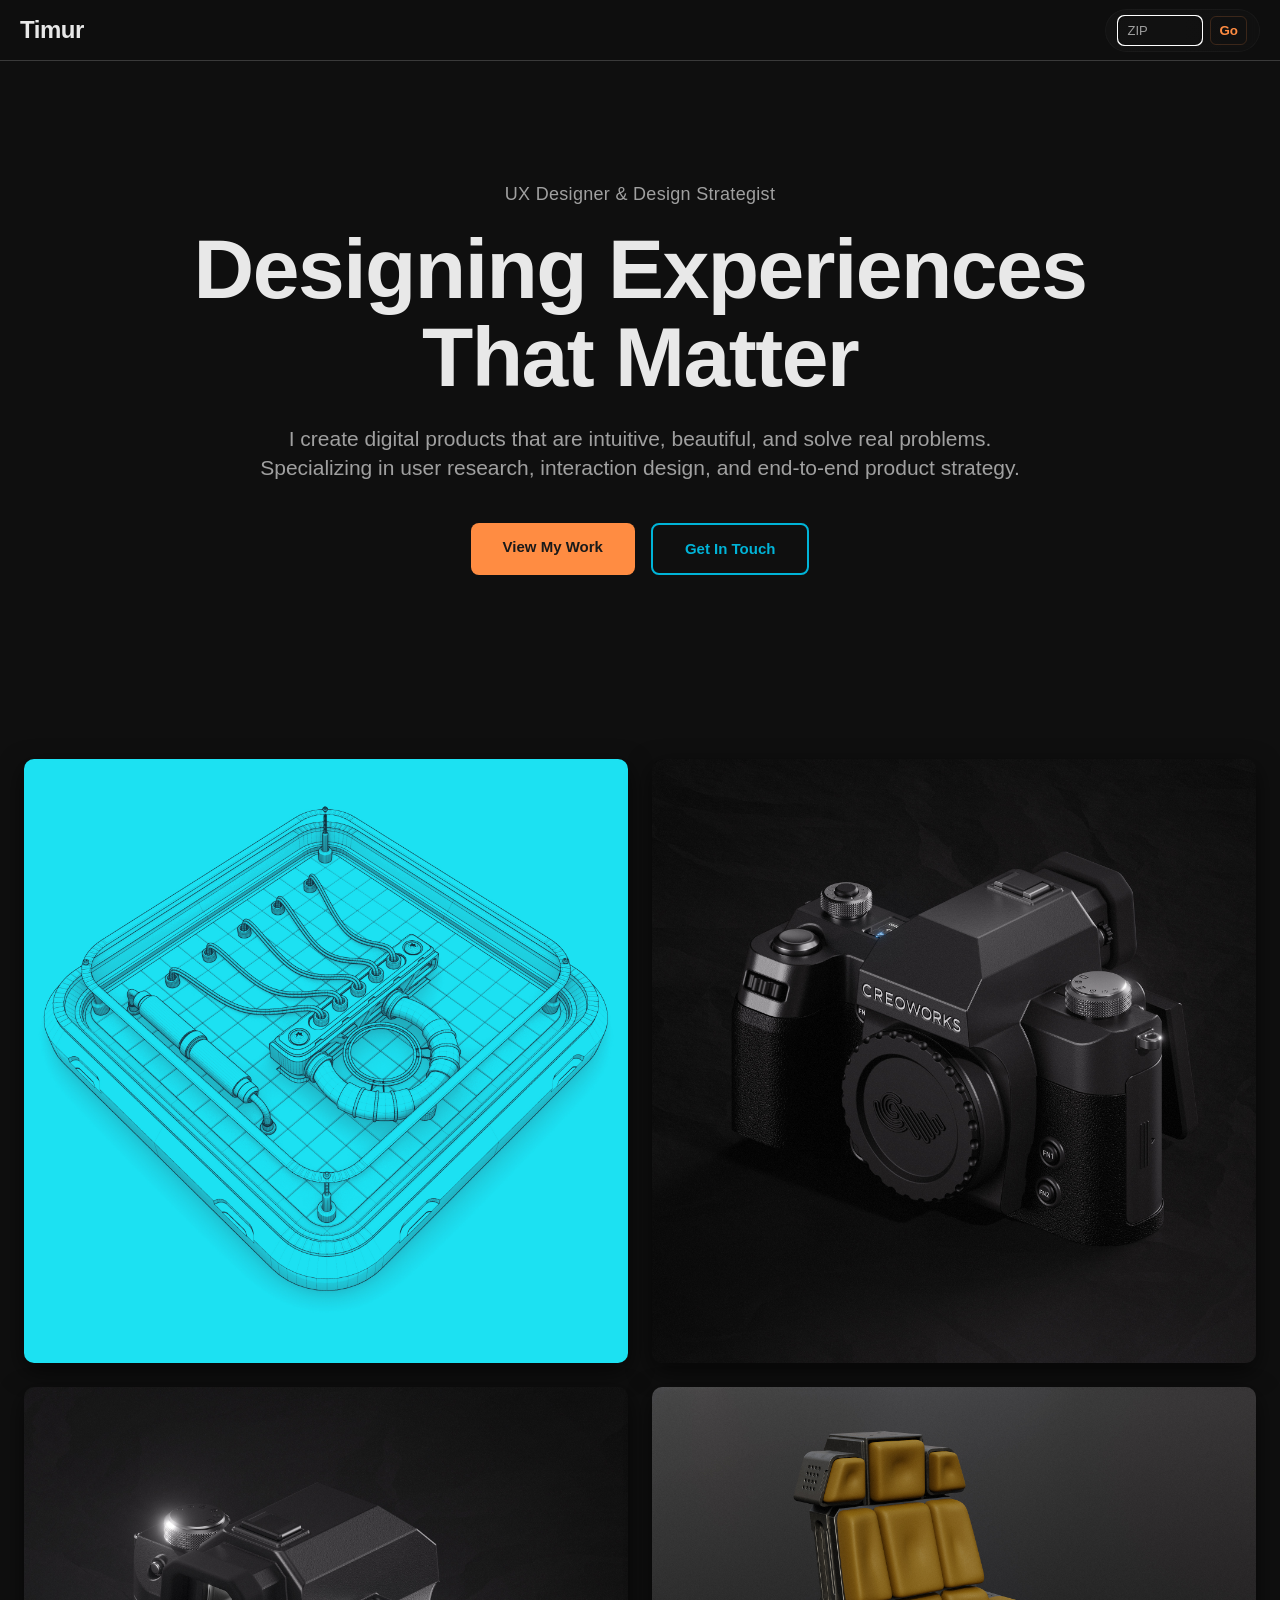
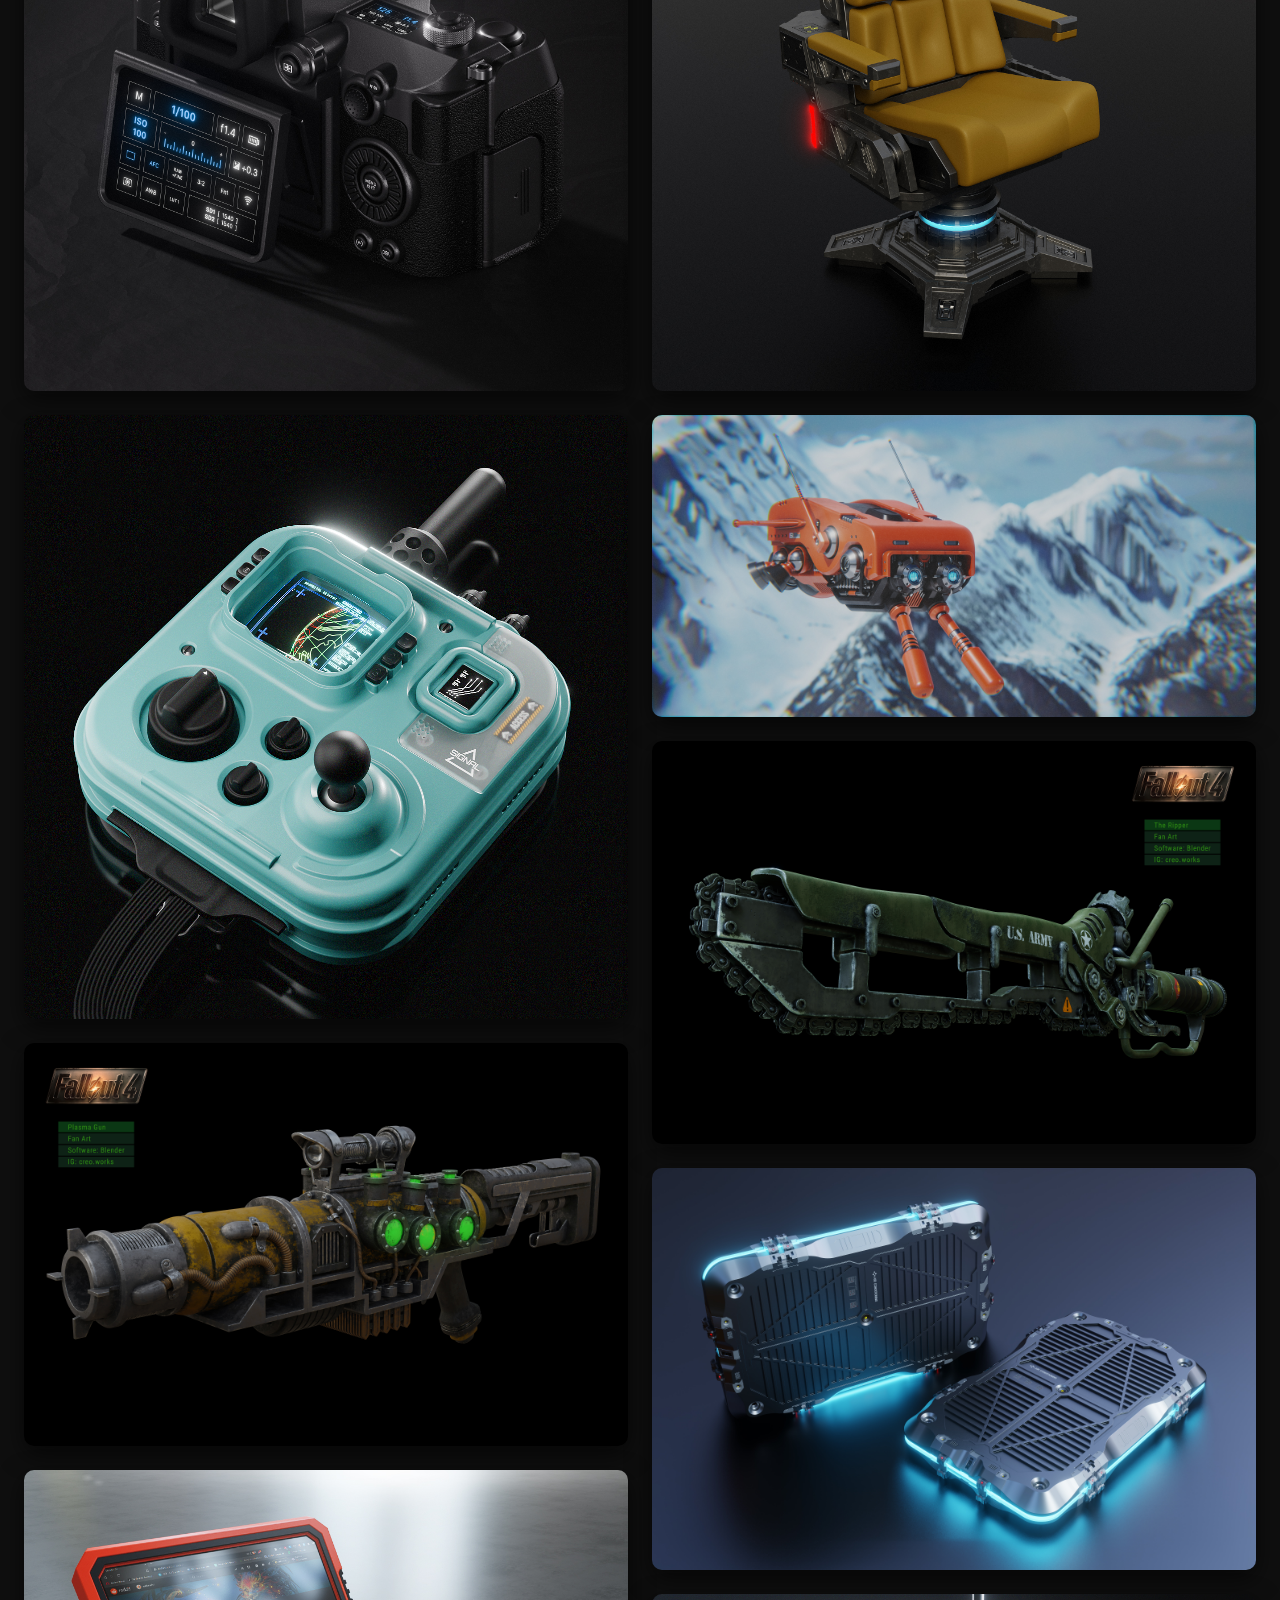
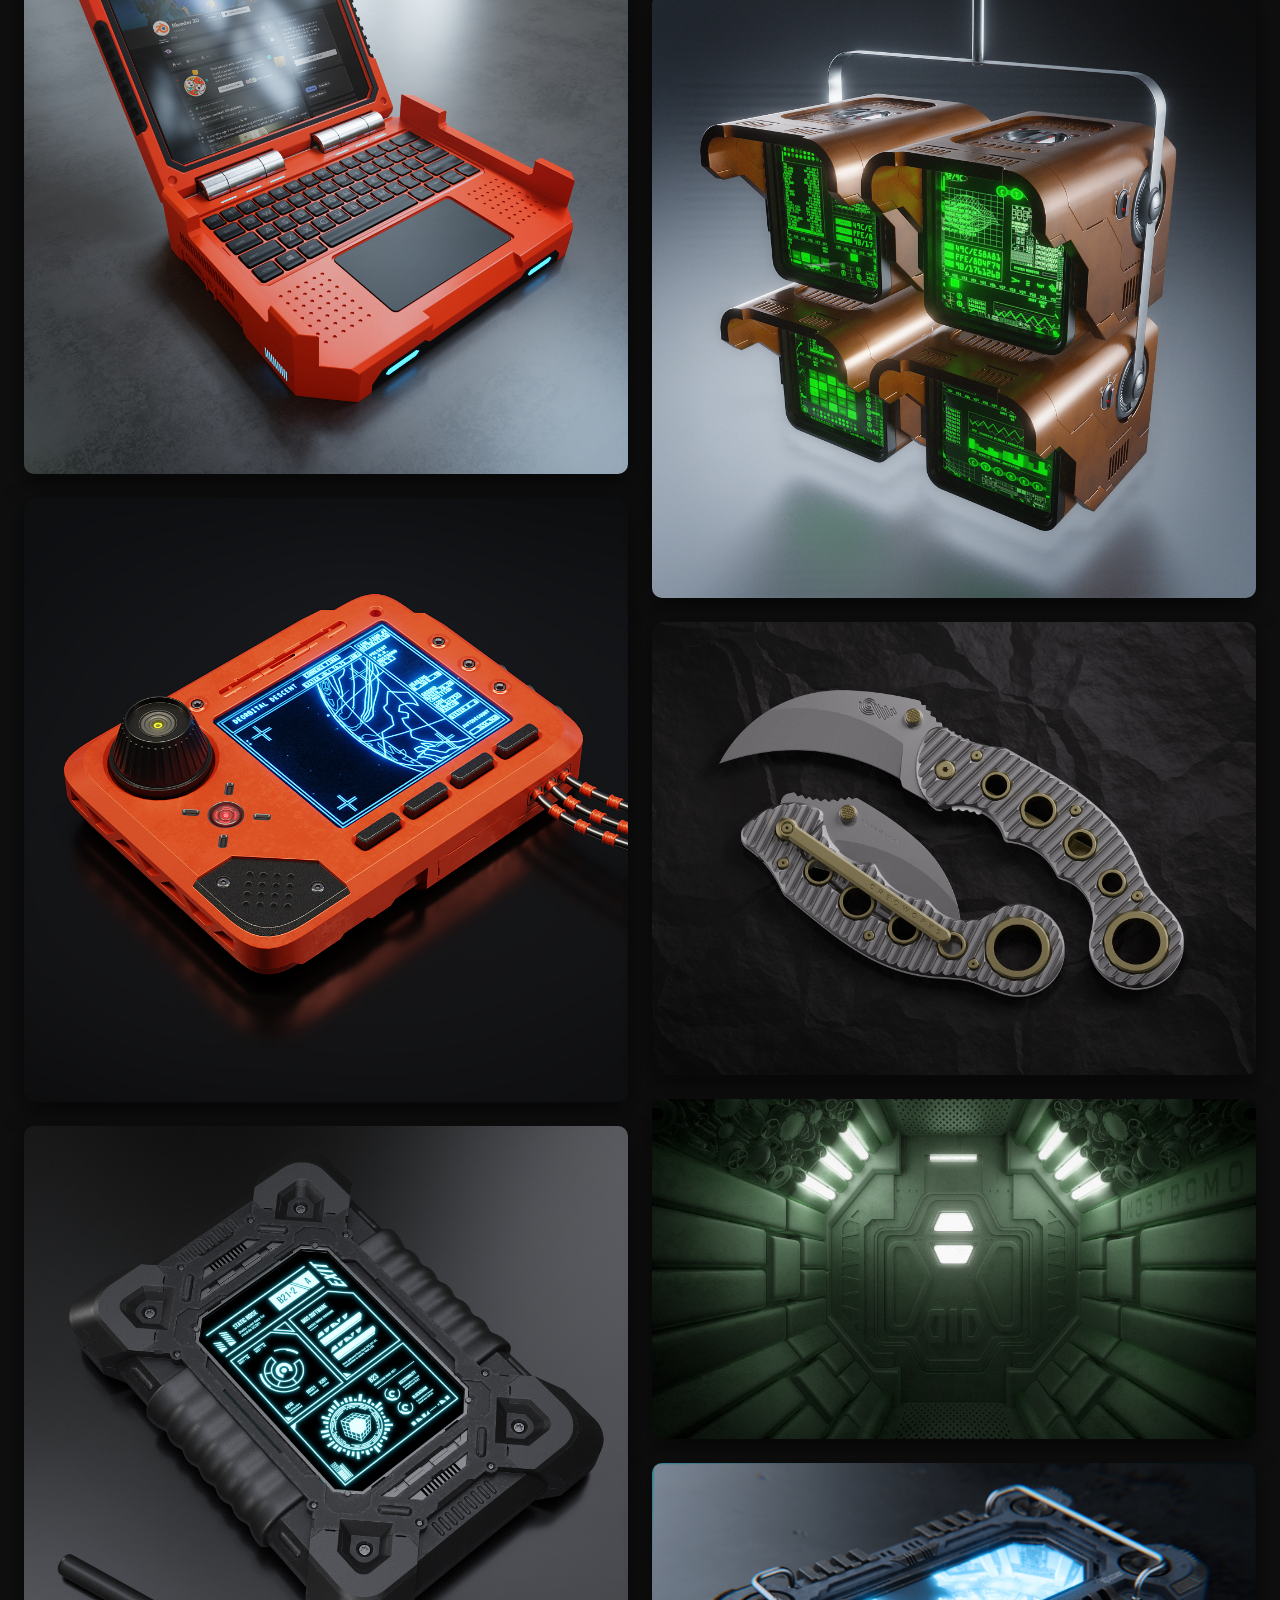
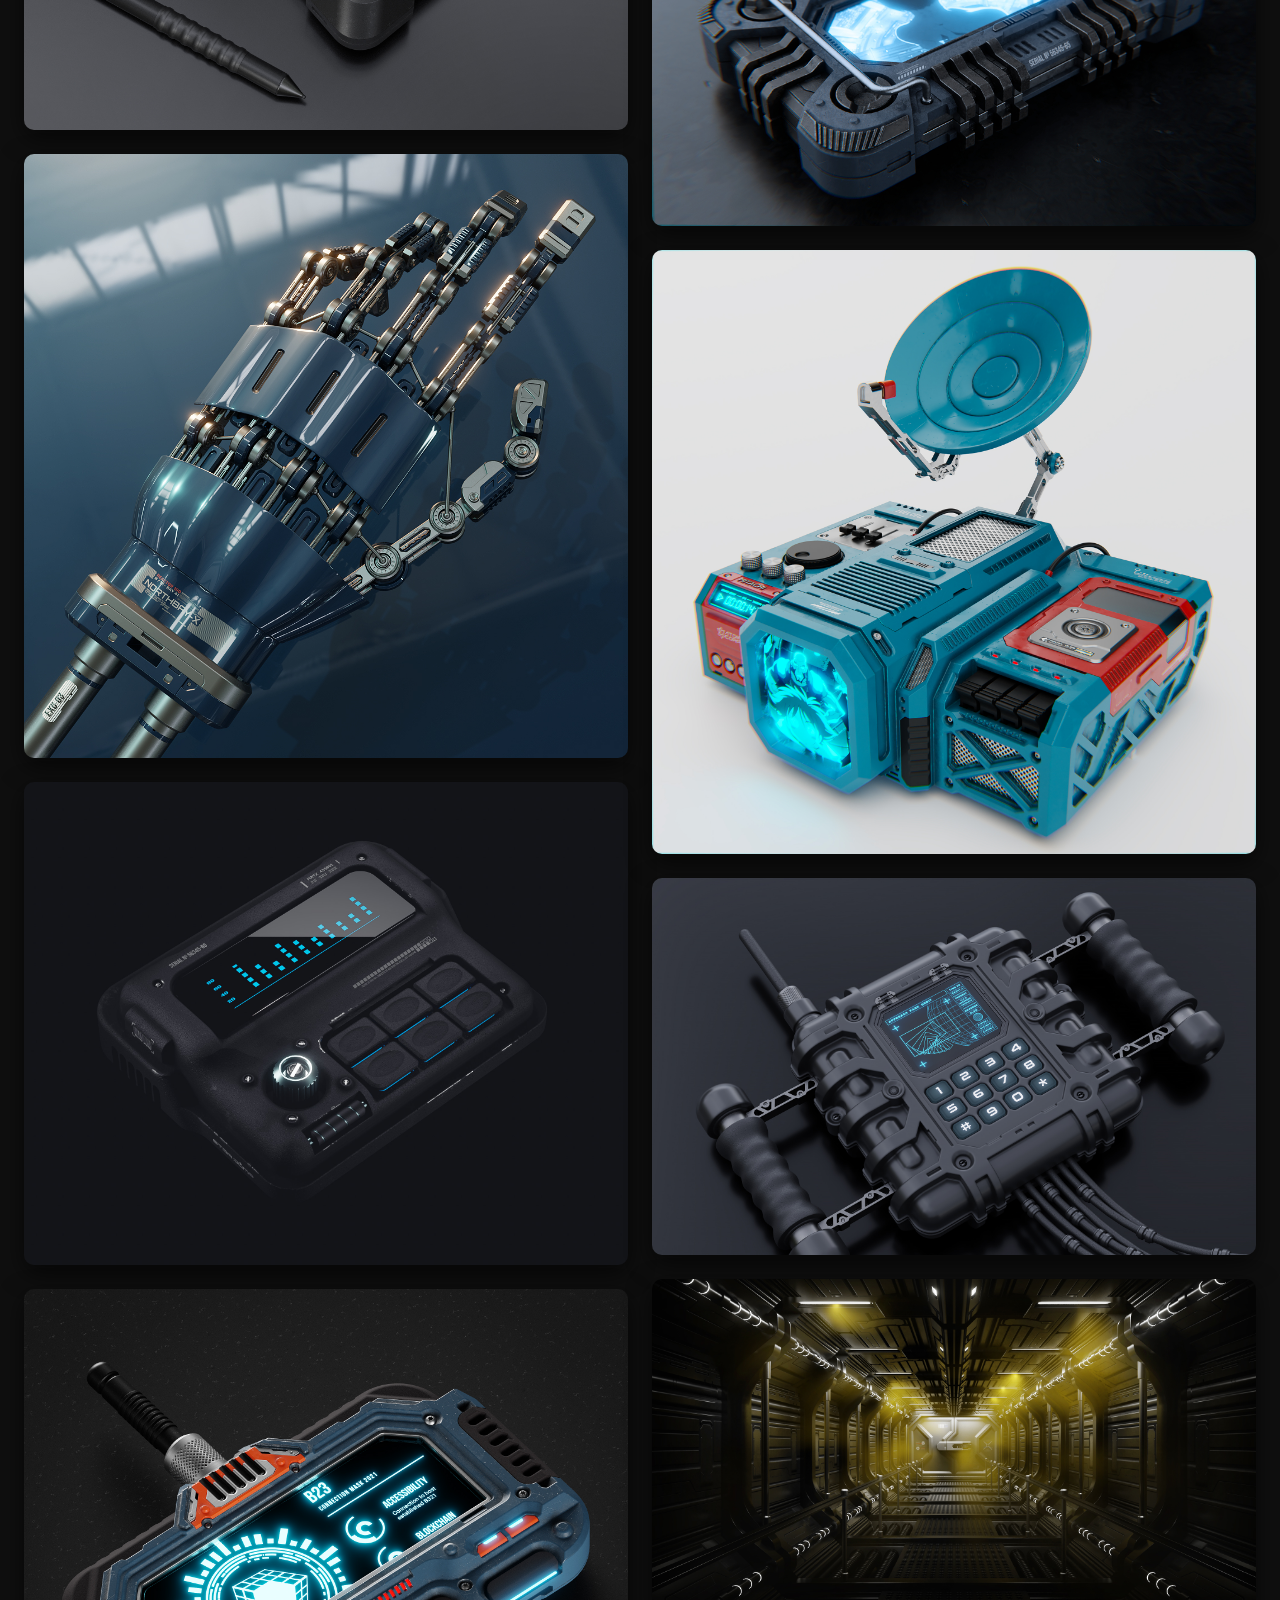
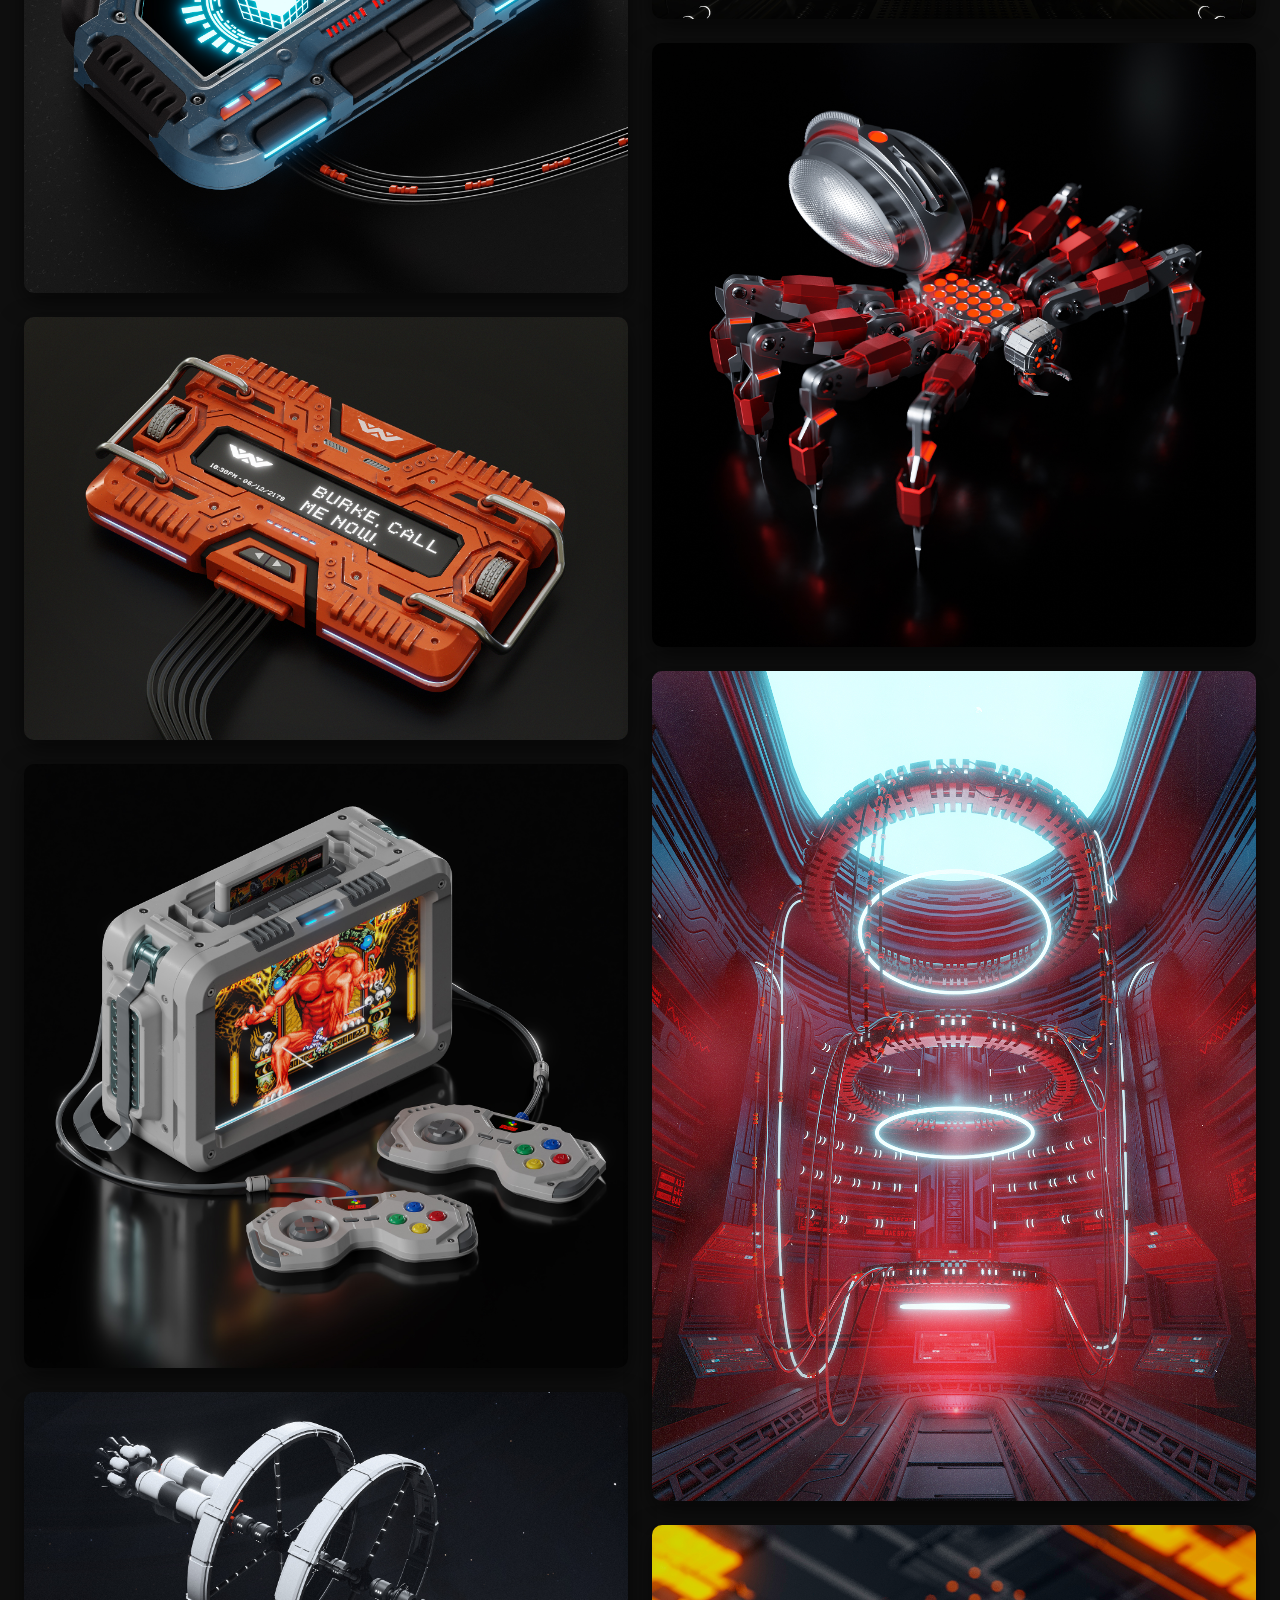
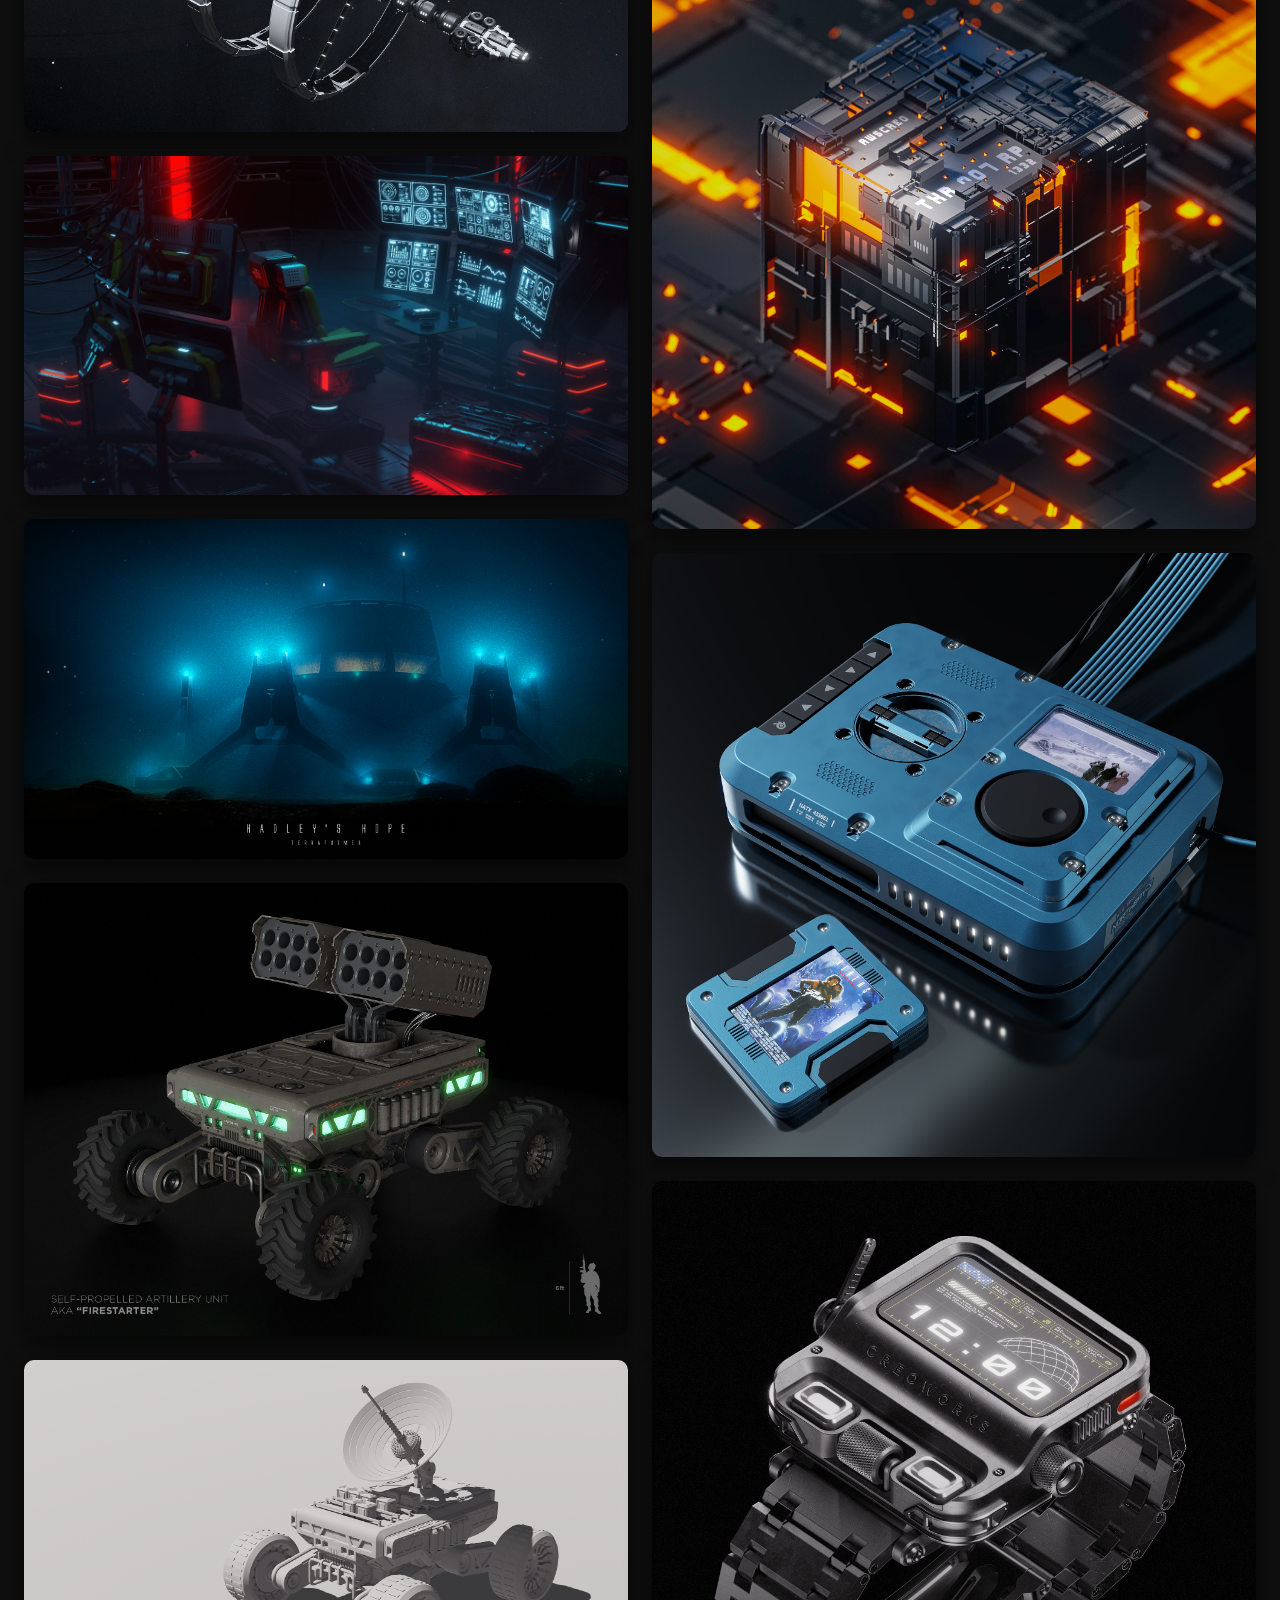
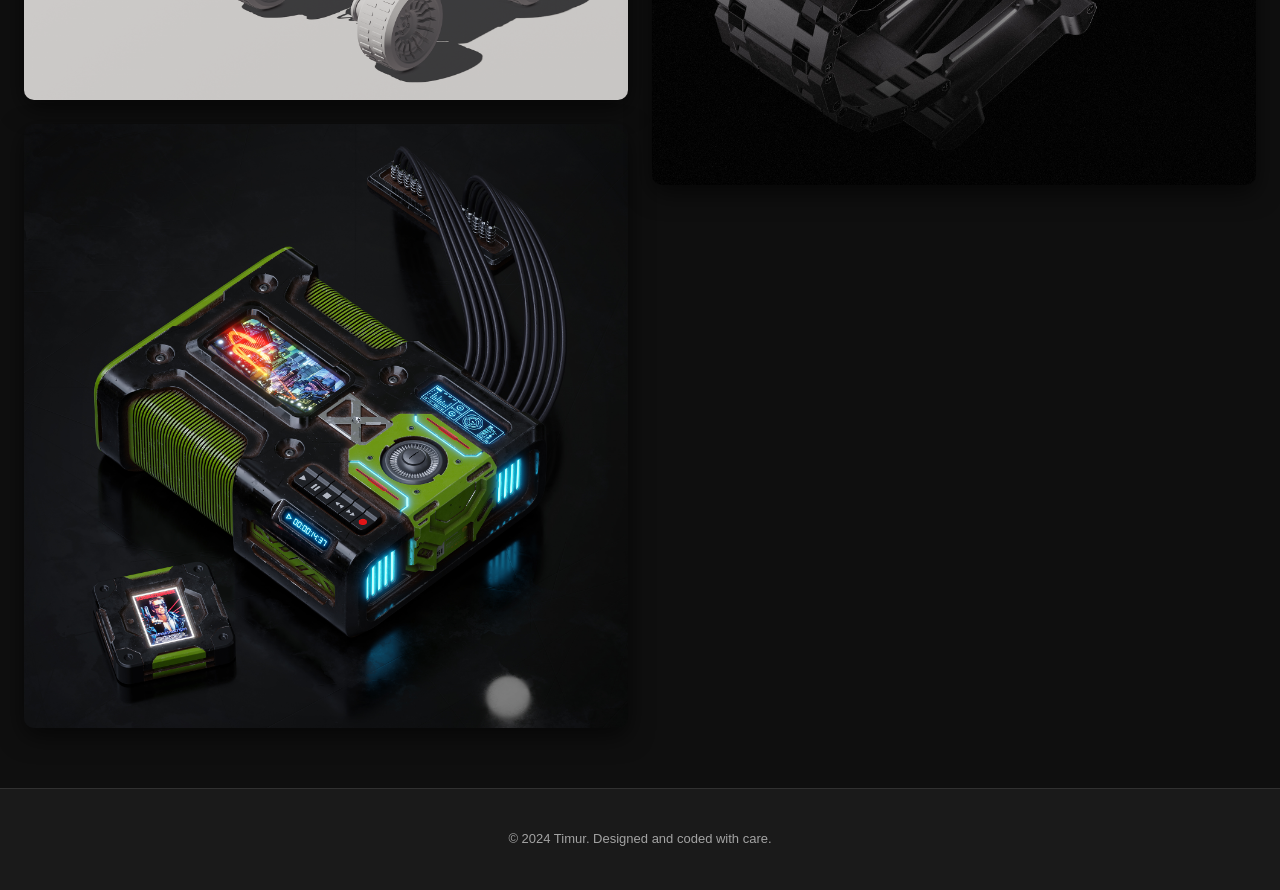
==== commit 0b92400d: "Removed sections, added a gallery" ====
--- a/index.html
+++ b/index.html
@@ -25,11 +25,7 @@
                 </form>
             </div>
 
-            <ul class="nav-links">
-                <li><a href="#work">Work</a></li>
-                <li><a href="#about">About</a></li>
-                <li><a href="#contact">Contact</a></li>
-            </ul>
+            <!-- nav links removed per request -->
         </div>
     </nav>
 
@@ -46,351 +42,28 @@
         </div>
     </section>
 
-    <!-- Featured Work -->
-    <section id="work" class="featured">
+    <!-- Masonry Image Gallery -->
+    <section id="gallery-section" class="gallery-section">
         <div class="section-container">
-            <h2 class="section-title">Featured Work</h2>
-            <div class="projects-grid">
-                <div class="project-card">
-                    <div class="project-image">Project Showcase</div>
-                    <div class="project-info">
-                        <h3>Design System</h3>
-                        <p>Built a comprehensive design system for an enterprise SaaS platform, improving design consistency and developer handoff time by 40%.</p>
-                    </div>
+            <!-- Images header removed per request -->
+            <div id="gallery" class="masonry-gallery">
+                <div class="gallery-loader" id="gallery-loader" aria-hidden="true">
+                    <div class="spinner"></div>
                 </div>
-                <div class="project-card">
-                    <div class="project-image">Project Showcase</div>
-                    <div class="project-info">
-                        <h3>Mobile App Experience</h3>
-                        <p>Redesigned a finance app interface resulting in 35% increase in user engagement and 2.3-star rating improvement.</p>
-                    </div>
-                </div>
-                <div class="project-card">
-                    <div class="project-image">Project Showcase</div>
-                    <div class="project-info">
-                        <h3>E-commerce Platform</h3>
-                        <p>Led UX strategy for a B2C platform, conducting user research and implementing design changes that increased conversions by 28%.</p>
-                    </div>
-                </div>
+                <div class="gallery-columns" id="gallery-columns" aria-live="polite"></div>
             </div>
+            <!-- helper note removed -->
         </div>
     </section>
 
-    <!-- About Section -->
-    <section id="about" class="about">
-        <div class="about-content">
-            <h2 class="section-title">About Me</h2>
-            <p class="about-text">
-                I'm a UX designer with 5+ years of experience creating digital products for startups and Fortune 500 companies. My approach combines user research, strategic thinking, and meticulous design execution. I believe great design is invisible—it just works, feels natural, and delights users.
-            </p>
-            <p class="about-text">
-                When I'm not designing, you'll find me exploring new design trends, writing about UX principles, or mentoring junior designers.
-            </p>
-            <div class="skills">
-                <div class="skill-item">
-                    <div class="skill-title">User Research</div>
-                    <div class="skill-description">Qualitative & quantitative research, user interviews, usability testing</div>
-                </div>
-                <div class="skill-item">
-                    <div class="skill-title">Interaction Design</div>
-                    <div class="skill-description">Wireframing, prototyping, interaction flows, micro-interactions</div>
-                </div>
-                <div class="skill-item">
-                    <div class="skill-title">Visual Design</div>
-                    <div class="skill-description">UI design, design systems, typography, color theory</div>
-                </div>
-                <div class="skill-item">
-                    <div class="skill-title">Design Tools</div>
-                    <div class="skill-description">Figma, Adobe XD, Sketch, Protopie, Framer</div>
-                </div>
-            </div>
-        </div>
-    </section>
 
-    <!-- Contact Section -->
-    <section id="contact" class="contact">
-        <div class="contact-content">
-            <h2>Let's Work Together</h2>
-            <p>Have a project in mind? I'd love to hear about it. Whether you need design strategy, a complete redesign, or everything in between, let's create something amazing.</p>
-            <div class="contact-links">
-                <a href="mailto:hello@timur.design">Email Me</a>
-                <a href="https://linkedin.com" target="_blank">LinkedIn</a>
-                <a href="https://dribbble.com" target="_blank">Dribbble</a>
-                <a href="https://twitter.com" target="_blank">Twitter</a>
-            </div>
-        </div>
-    </section>
+
 
     <!-- Footer -->
     <footer>
         <p>&copy; 2024 Timur. Designed and coded with care.</p>
     </footer>
 
-    <script src="script.js"></script>
-
-    <script>
-    (function(){
-        const widget = document.getElementById('weather-widget');
-        const emojiEl = widget.querySelector('.weather-emoji');
-        const tempEl = widget.querySelector('.weather-temp');
-        const locEl = widget.querySelector('.weather-location');
-        const zipForm = document.getElementById('weather-zip');
-        const zipInput = document.getElementById('zip-input');
-        const zipSubmit = document.getElementById('zip-submit');
-        const debugEl = document.getElementById('weather-debug');
-
-        function debug(msg) {
-            // no-op in production: keep function for calls but do not log
-        }
-
-        const US_STATES = {
-            'Alabama':'AL','Alaska':'AK','Arizona':'AZ','Arkansas':'AR','California':'CA','Colorado':'CO','Connecticut':'CT','Delaware':'DE','Florida':'FL','Georgia':'GA','Hawaii':'HI','Idaho':'ID','Illinois':'IL','Indiana':'IN','Iowa':'IA','Kansas':'KS','Kentucky':'KY','Louisiana':'LA','Maine':'ME','Maryland':'MD','Massachusetts':'MA','Michigan':'MI','Minnesota':'MN','Mississippi':'MS','Missouri':'MO','Montana':'MT','Nebraska':'NE','Nevada':'NV','New Hampshire':'NH','New Jersey':'NJ','New Mexico':'NM','New York':'NY','North Carolina':'NC','North Dakota':'ND','Ohio':'OH','Oklahoma':'OK','Oregon':'OR','Pennsylvania':'PA','Rhode Island':'RI','South Carolina':'SC','South Dakota':'SD','Tennessee':'TN','Texas':'TX','Utah':'UT','Vermont':'VT','Virginia':'VA','Washington':'WA','West Virginia':'WV','Wisconsin':'WI','Wyoming':'WY','District of Columbia':'DC'
-        };
-
-        function setLoading() {
-            widget.classList.add('weather-loading');
-            emojiEl.textContent = '⏳';
-            tempEl.textContent = 'Loading';
-            locEl.textContent = '';
-            debug('Loading: requesting location...');
-        }
-
-        function setError(msg) {
-            emojiEl.textContent = '❓';
-            tempEl.textContent = 'N/A';
-            locEl.textContent = '';
-            widget.classList.remove('weather-loading');
-            debug(msg || 'Error occurred');
-        }
-
-        function showZipFallback() {
-            widget.classList.add('zip-visible');
-            widget.classList.remove('weather-loading');
-            zipInput.focus();
-            zipInput.select();
-            debug('Please enter ZIP code (fallback)');
-        }
-
-        function weatherCodeToEmoji(code) {
-            if (code === 0) return '☀️';
-            if (code === 1 || code === 2) return '🌤️';
-            if (code === 3) return '☁️';
-            if (code === 45 || code === 48) return '🌫️';
-            if (code >= 51 && code <= 55) return '🌦️';
-            if (code >= 61 && code <= 67) return '🌧️';
-            if (code >= 71 && code <= 77) return '❄️';
-            if (code >= 80 && code <= 82) return '🌦️';
-            if (code >= 85 && code <= 86) return '🌨️';
-            if (code >= 95 && code <= 99) return '⛈️';
-            return '🌈';
-        }
-
-        function formatLocationFromResult(res) {
-            if (!res) return '';
-            const name = res.name || '';
-            const admin1 = res.admin1 || res.admin2 || '';
-            const country = (res.country_code || (res.country && res.country.toUpperCase()) || '').toUpperCase();
-            if (country === 'US' && admin1) {
-                const abbr = US_STATES[admin1] || (admin1.length === 2 ? admin1.toUpperCase() : null);
-                return abbr ? `${name}, ${abbr}` : `${name}, ${admin1}`;
-            }
-            if (admin1) return `${name}, ${admin1}`;
-            if (res.country) return `${name}, ${res.country}`;
-            return name;
-        }
-
-        function updateWidget(tempF, code, location) {
-            emojiEl.textContent = weatherCodeToEmoji(code);
-            tempEl.textContent = Math.round(tempF) + '°F';
-            if (location) locEl.textContent = location;
-            widget.classList.remove('weather-loading');
-            debug('Weather updated: ' + Math.round(tempF) + '°F' + (location ? ' — ' + location : ''));
-            // clear debug after a moment
-            setTimeout(() => { if (debugEl) debugEl.textContent = ''; }, 5000);
-        }
-
-        function reverseGeocode(lat, lon) {
-            const url = `https://geocoding-api.open-meteo.com/v1/reverse?latitude=${lat}&longitude=${lon}&count=1`;
-            return fetch(url).then(r => r.json()).then(data => {
-                if (data && data.results && data.results.length) {
-                    const res = data.results[0];
-                    const loc = formatLocationFromResult(res);
-                    return loc || null;
-                }
-                return null;
-            }).catch(err => {
-                console.warn('reverse geocode failed', err);
-                return null;
-            });
-        }
-
-        function fetchWeather(lat, lon, knownLocation) {
-            const url = `https://api.open-meteo.com/v1/forecast?latitude=${lat}&longitude=${lon}&current_weather=true&temperature_unit=fahrenheit`;
-            debug('Fetching weather: ' + url);
-            fetch(url).then(r => {
-                if (!r.ok) throw new Error('weather fetch failed');
-                return r.json();
-            }).then(data => {
-                debug('Weather response received');
-                const cw = data.current_weather;
-                if (cw && typeof cw.temperature !== 'undefined') {
-                    if (knownLocation) {
-                        updateWidget(cw.temperature, cw.weathercode, knownLocation);
-                    } else {
-                        // try to get location name via reverse geocode and update when available
-                        reverseGeocode(lat, lon).then(loc => {
-                            updateWidget(cw.temperature, cw.weathercode, loc);
-                        }).catch(() => {
-                            updateWidget(cw.temperature, cw.weathercode);
-                        });
-                    }
-                } else {
-                    debug('No current_weather in response');
-                    setError('No current weather data');
-                }
-            }).catch(err => {
-                debug('Weather fetch error: ' + (err && err.message));
-                setError('Weather fetch failed');
-            });
-        }
-
-        function geocodeZip(zip) {
-            const url = `https://geocoding-api.open-meteo.com/v1/search?name=${encodeURIComponent(zip)}&count=1&country=US`;
-            zipSubmit.disabled = true;
-            zipSubmit.textContent = '...';
-            fetch(url).then(r => {
-                zipSubmit.disabled = false;
-                zipSubmit.textContent = 'Go';
-                if (!r.ok) throw new Error('geocode failed');
-                return r.json();
-            }).then(data => {
-                if (data && data.results && data.results.length) {
-                    const res = data.results[0];
-                    const loc = formatLocationFromResult(res);
-                    if (loc) locEl.textContent = loc;
-                    fetchWeather(res.latitude, res.longitude, loc);
-                    widget.classList.remove('zip-visible');
-                } else {
-                    tempEl.textContent = 'ZIP not found';
-                }
-            }).catch(err => {
-                console.error(err);
-                tempEl.textContent = 'Error';
-                zipSubmit.disabled = false;
-                zipSubmit.textContent = 'Go';
-            });
-        }
-
-        // handle zip form submit
-        zipSubmit.addEventListener('click', () => {
-            const zip = zipInput.value.trim();
-            if (!zip) return;
-            setLoading();
-            geocodeZip(zip);
-        });
-
-        zipInput.addEventListener('keydown', (e) => {
-            if (e.key === 'Enter') {
-                e.preventDefault();
-                zipSubmit.click();
-            }
-        });
-
-        if ('geolocation' in navigator) {
-            // Prefer using Permissions API to decide whether to prompt or show ZIP fallback
-            const tryGetPosition = () => {
-                setLoading();
-                debug('Requesting position (browser prompt may appear)...');
-                startFallbackTimer();
-                navigator.geolocation.getCurrentPosition(pos => {
-                    // success
-                    debug('Geolocation obtained: ' + pos.coords.latitude.toFixed(4) + ',' + pos.coords.longitude.toFixed(4));
-                    clearFallbackTimer();
-                    const lat = pos.coords.latitude;
-                    const lon = pos.coords.longitude;
-                    fetchWeather(lat, lon);
-                }, err => {
-                    console.warn('Geolocation error', err);
-                    debug('Geolocation error: ' + (err && err.message) + ' (code ' + (err && err.code) + ')');
-                    // If permission denied, show ZIP fallback; otherwise try IP-based fallback
-                    if (err && err.code === 1) {
-                        showZipFallback();
-                    } else {
-                        debug('Attempting IP-based fallback...');
-                        ipFallback();
-                    }
-                }, {timeout: 15000, maximumAge: 600000, enableHighAccuracy: false});
-            };
-
-            function ipFallback() {
-                // Use IP-based geolocation as a last resort (no API key)
-                const url = 'https://ipapi.co/json/';
-                debug('Fetching IP-based location...');
-                fetch(url).then(r => {
-                    if (!r.ok) throw new Error('IP geolocation failed');
-                    return r.json();
-                }).then(data => {
-                    if (data && data.latitude && data.longitude) {
-                        debug('IP location: ' + data.city + ', ' + data.region + ' (' + data.latitude + ',' + data.longitude + ')');
-                        const lat = data.latitude;
-                        const lon = data.longitude;
-                        // set location display if possible
-                        const city = data.city || '';
-                        const region = data.region || '';
-                        if (city && region) locEl.textContent = city + ', ' + region;
-                        fetchWeather(lat, lon, (city && region) ? (city + ', ' + region) : null);
-                    } else {
-                        debug('IP fallback returned no coords');
-                        showZipFallback();
-                    }
-                }).catch(err => {
-                    console.warn('IP fallback error', err);
-                    showZipFallback();
-                });
-            }
-
-            let fallbackTimer = null;
-            const startFallbackTimer = () => {
-                clearFallbackTimer();
-                fallbackTimer = setTimeout(() => {
-                    console.warn('Geolocation timed out — showing ZIP fallback');
-                    showZipFallback();
-                }, 8000);
-            };
-            const clearFallbackTimer = () => { if (fallbackTimer) { clearTimeout(fallbackTimer); fallbackTimer = null; } };
-
-            if (navigator.permissions && navigator.permissions.query) {
-                navigator.permissions.query({name: 'geolocation'}).then(status => {
-                    // permissions state available in `status.state`
-                    if (status.state === 'denied') {
-                        // permission denied => show ZIP input
-                        showZipFallback();
-                    } else if (status.state === 'granted') {
-                        // already granted => try to get position
-                        startFallbackTimer();
-                        tryGetPosition();
-                    } else {
-                        // prompt => attempt to get position, if it fails show ZIP
-                        startFallbackTimer();
-                        tryGetPosition();
-                    }
-                    try { status.onchange = () => {}; } catch(e){}
-                }).catch(err => {
-                    // permissions query failed — attempt geolocation and fallback to ZIP on error
-                    console.warn('Permissions API error', err);
-                    startFallbackTimer();
-                    tryGetPosition();
-                });
-            } else {
-                // Permissions API unavailable — try geolocation and fall back to ZIP on any failure
-                startFallbackTimer();
-                tryGetPosition();
-            }
-        } else {
-            // Geolocation API not supported
-            showZipFallback();
-        }
-    })();
-    </script>
+    <script src="app.js"></script>
 </body>
 </html>
--- a/style.css
+++ b/style.css
@@ -52,10 +52,7 @@
 }
 
 .weather-widget {
-    position: absolute;
-    left: 50%;
-    top: 50%;
-    transform: translate(-50%, -50%);
+    position: relative;
     display: flex;
     align-items: center;
     gap: 8px;
@@ -67,6 +64,7 @@
     font-weight: 600;
     font-size: 14px;
     backdrop-filter: blur(4px);
+    margin-left: auto;
 }
 
 .weather-emoji {
@@ -467,3 +465,40 @@
 .project-card:nth-child(1) { animation-delay: 0s; }
 .project-card:nth-child(2) { animation-delay: 0.1s; }
 .project-card:nth-child(3) { animation-delay: 0.2s; }
+
+/* Masonry Gallery */
+.gallery-section { padding: 40px 0; }
+.masonry-gallery { position: relative; max-width: none; width: 100vw; margin-left: calc(50% - 50vw); margin-right: calc(50% - 50vw); padding: 20px 24px; box-sizing: border-box; }
+.gallery-note { color: var(--text-light); font-size: 13px; margin-top: 12px; text-align: center; }
+
+.gallery-loader { position: absolute; left: 50%; top: 18px; transform: translateX(-50%); z-index: 5; }
+.spinner {
+    width: 40px;
+    height: 40px;
+    border-radius: 50%;
+    border: 4px solid rgba(255,255,255,0.06);
+    border-top-color: var(--accent);
+    animation: spin 1s linear infinite;
+}
+@keyframes spin { to { transform: rotate(360deg); } }
+
+.gallery-columns { display: flex; gap: 24px; align-items: flex-start; justify-content: flex-start; padding-top: 24px; }
+.gallery-column { display: flex; flex-direction: column; gap: 24px; flex: 1 1 0; }
+.gallery-column img { display: block; width: 100%; height: auto; max-width: none; max-height: none; border-radius: 10px; object-fit: cover; cursor: pointer; opacity: 0; transform: translateY(12px); transition: opacity 360ms ease, transform 360ms ease; box-shadow: 0 8px 24px rgba(0,0,0,0.6); }
+.gallery-column img.in-view { opacity: 1; transform: translateY(0); }
+
+/* Lightbox */
+.lightbox { position: fixed; inset: 0; display: none; align-items: center; justify-content: center; background: rgba(0,0,0,0.85); z-index: 2000; }
+.lightbox.active { display: flex; }
+.lightbox img { max-width: 92vw; max-height: 92vh; border-radius: 8px; box-shadow: 0 30px 80px rgba(0,0,0,0.8); }
+.lightbox .close { position: absolute; top: 24px; right: 28px; color: var(--text); font-size: 28px; cursor: pointer; }
+
+/* Responsive behavior */
+@media (max-width: 900px) {
+    .gallery-columns { gap: 16px; }
+}
+
+@media (max-width: 600px) {
+    .gallery-columns { gap: 12px; padding-top: 40px; }
+    .nav-container { padding: 0 12px; }
+}
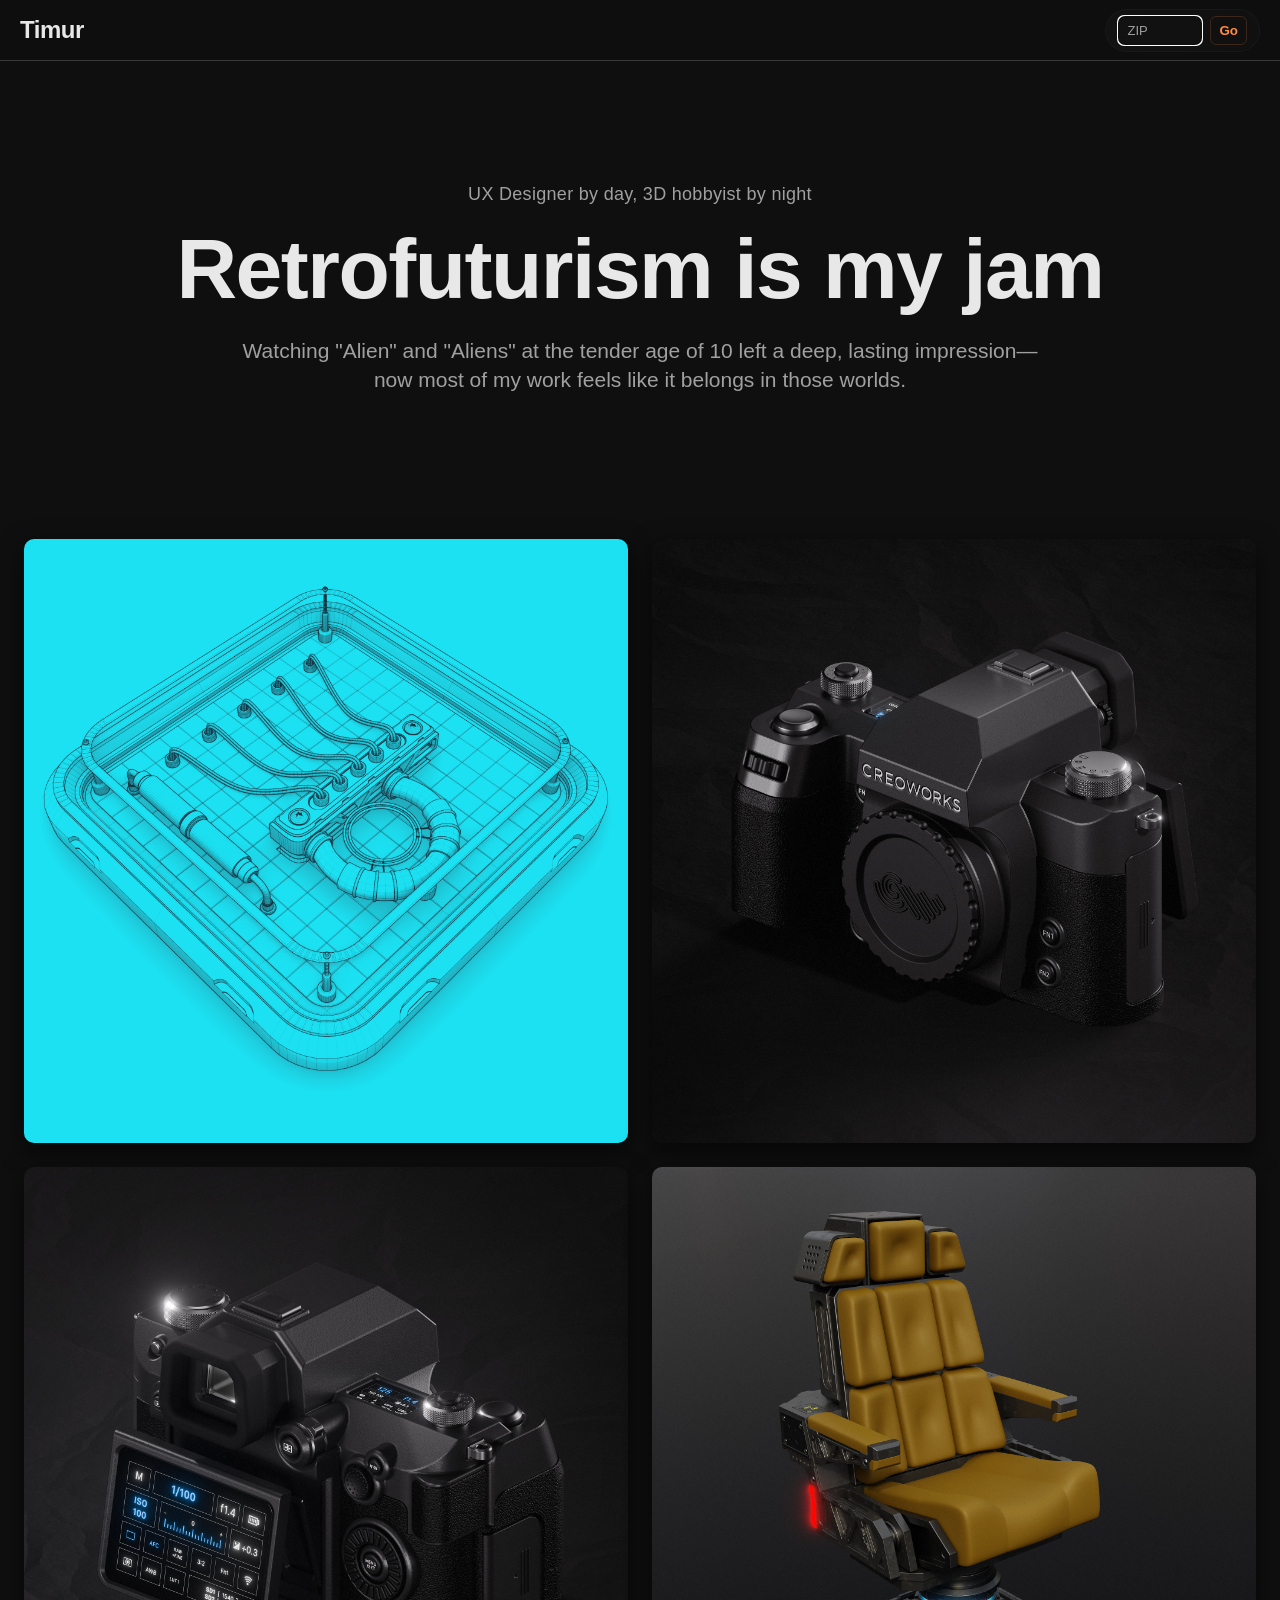
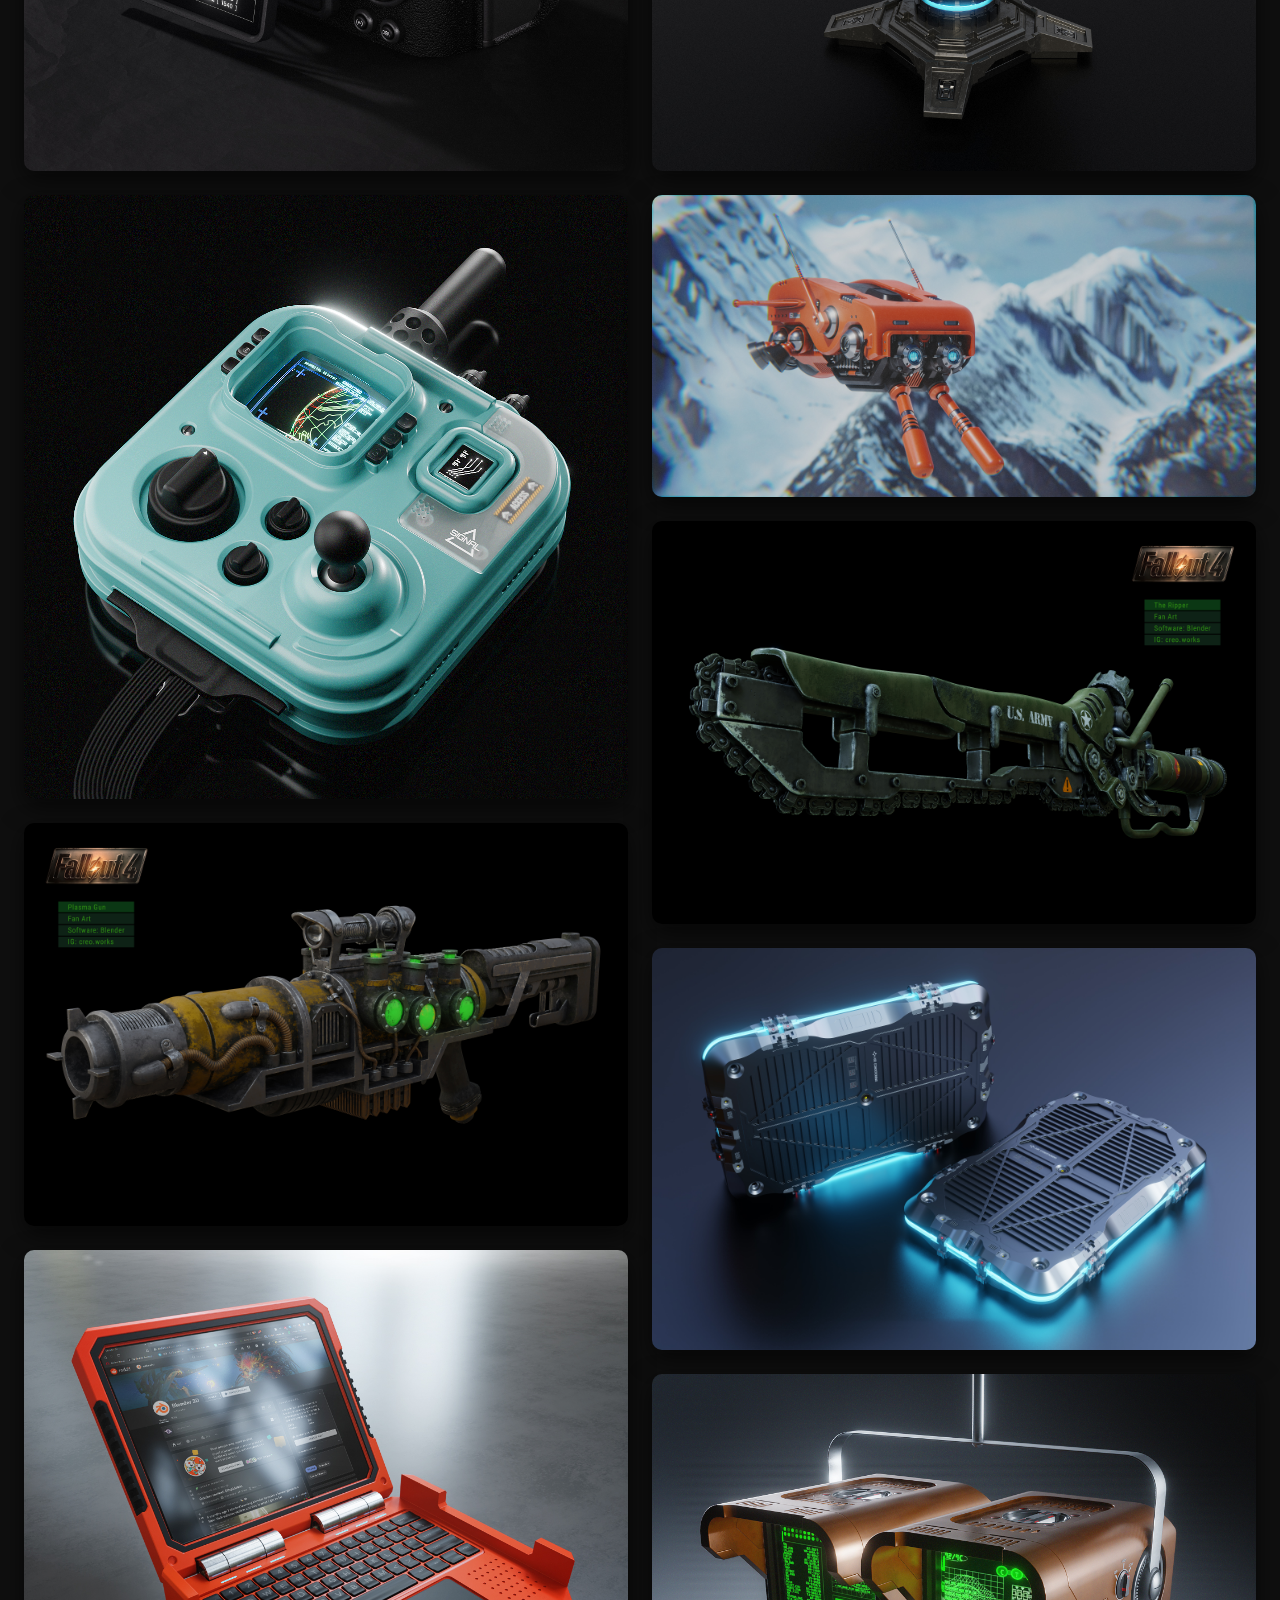
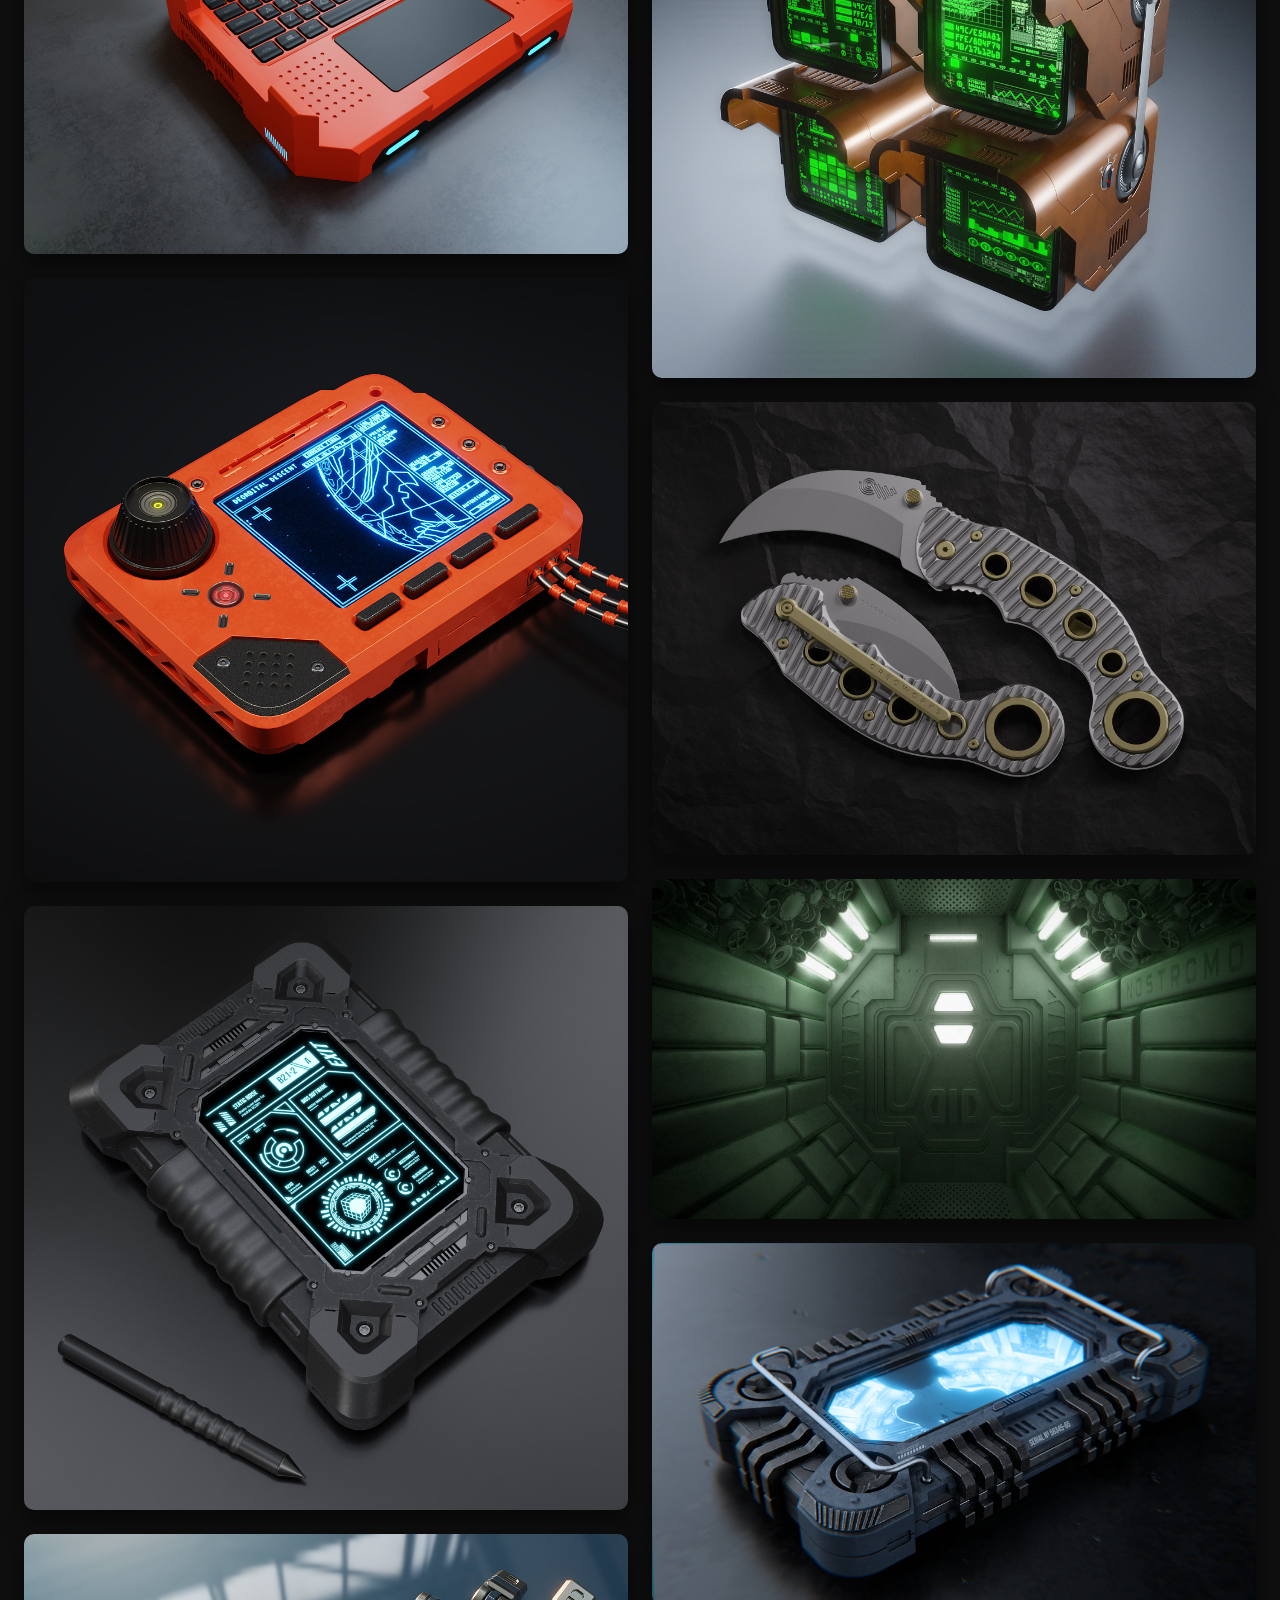
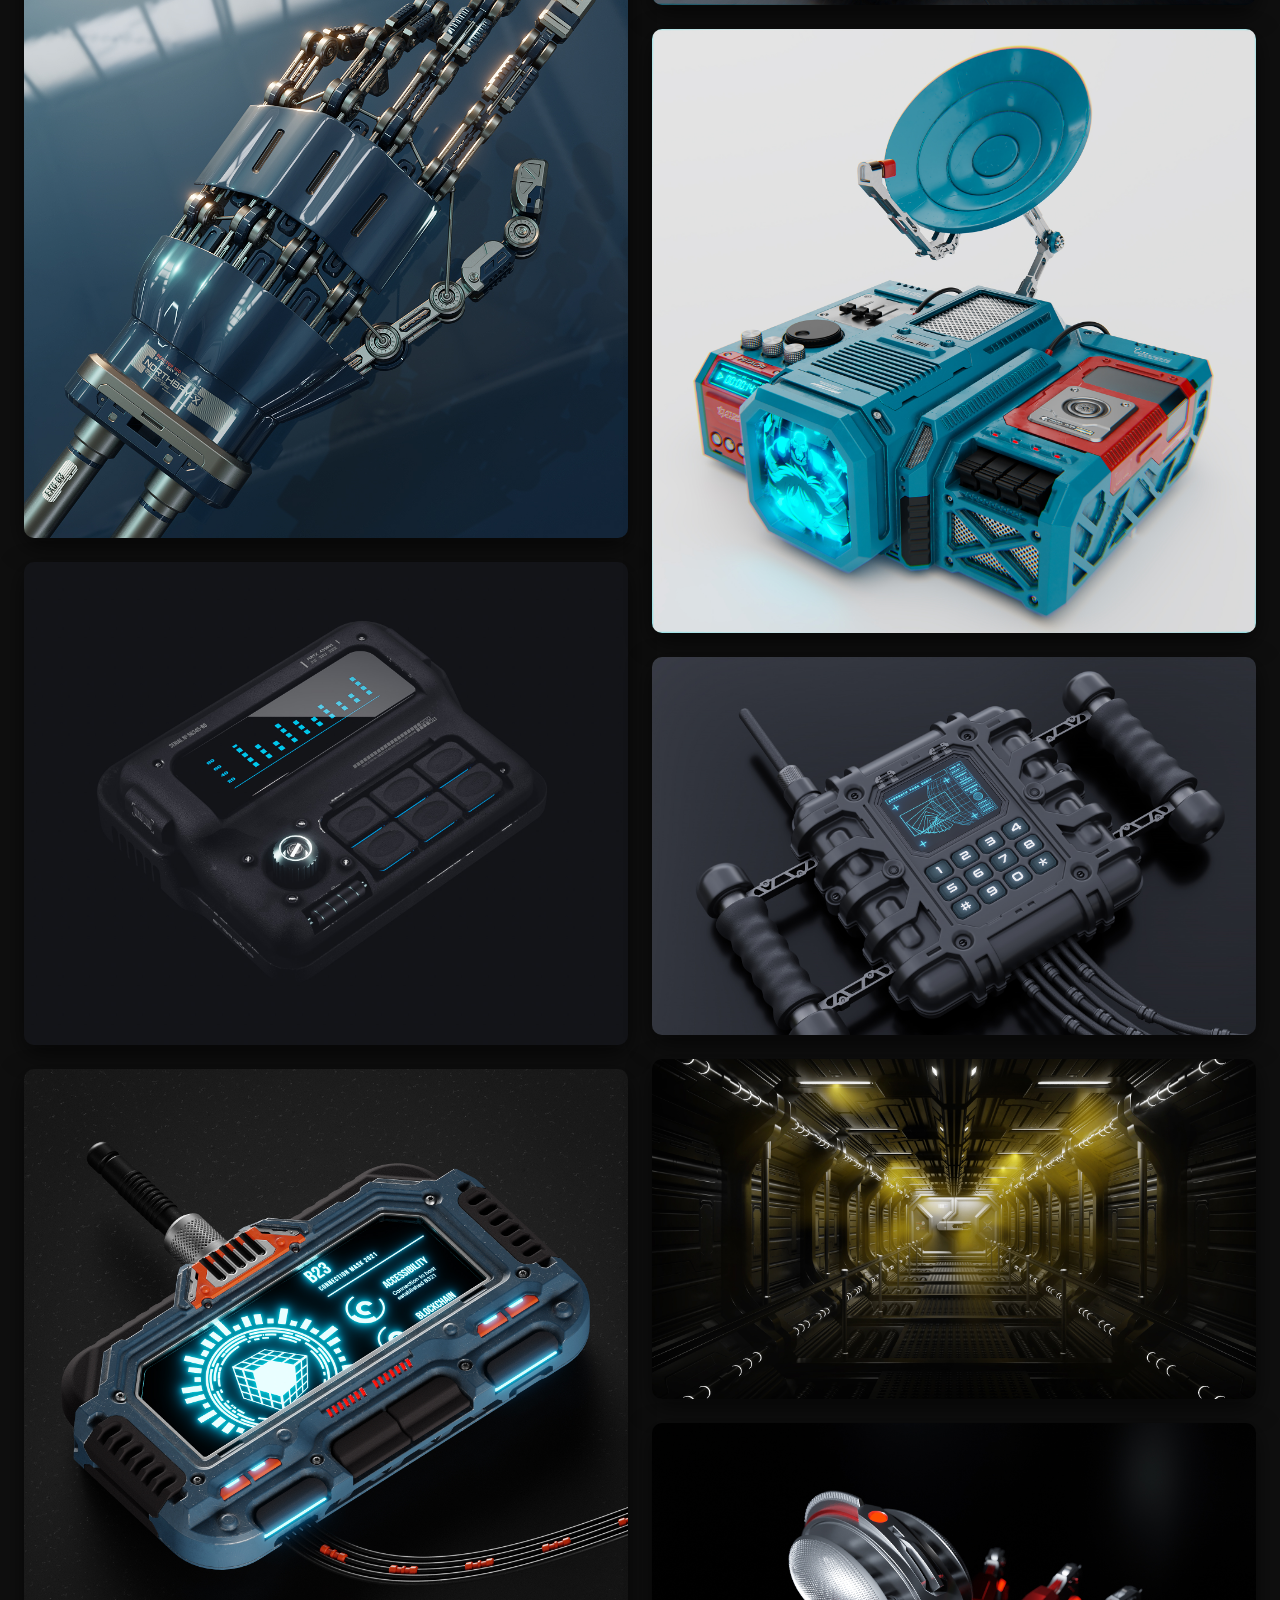
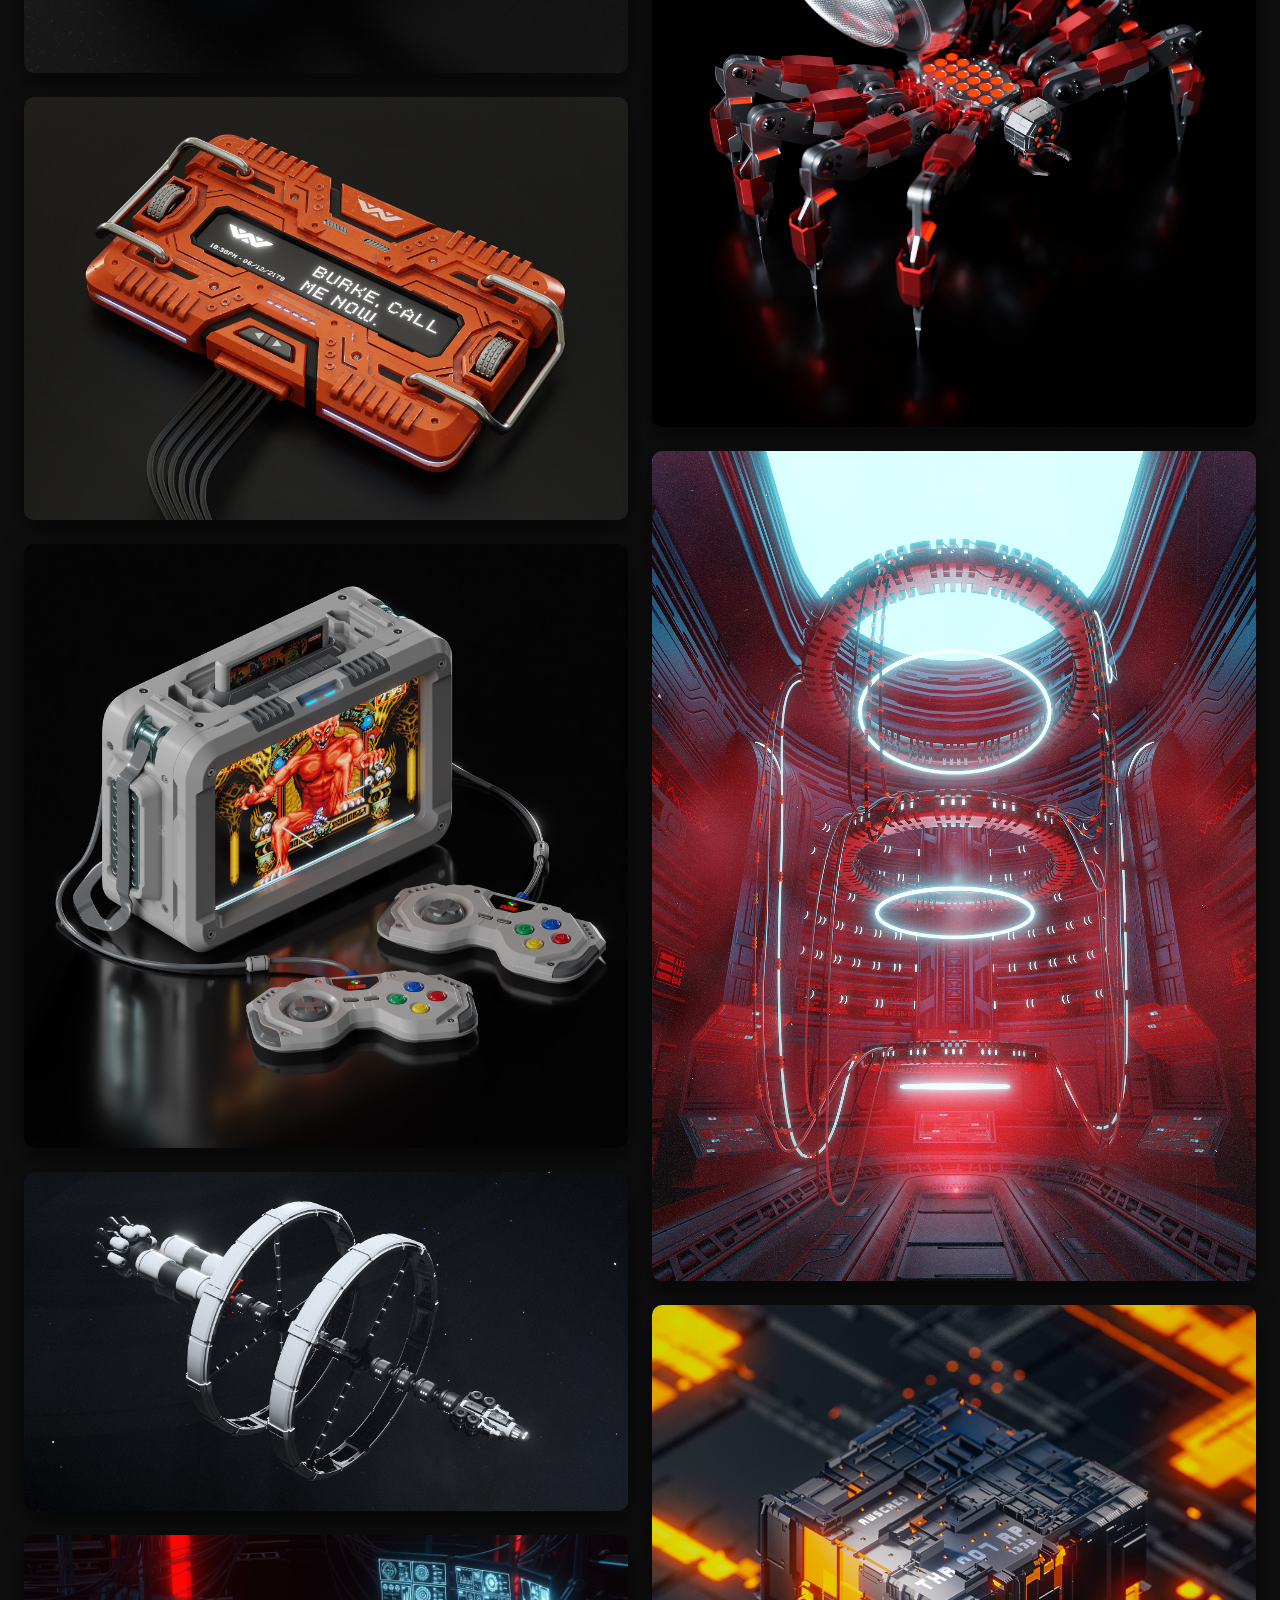
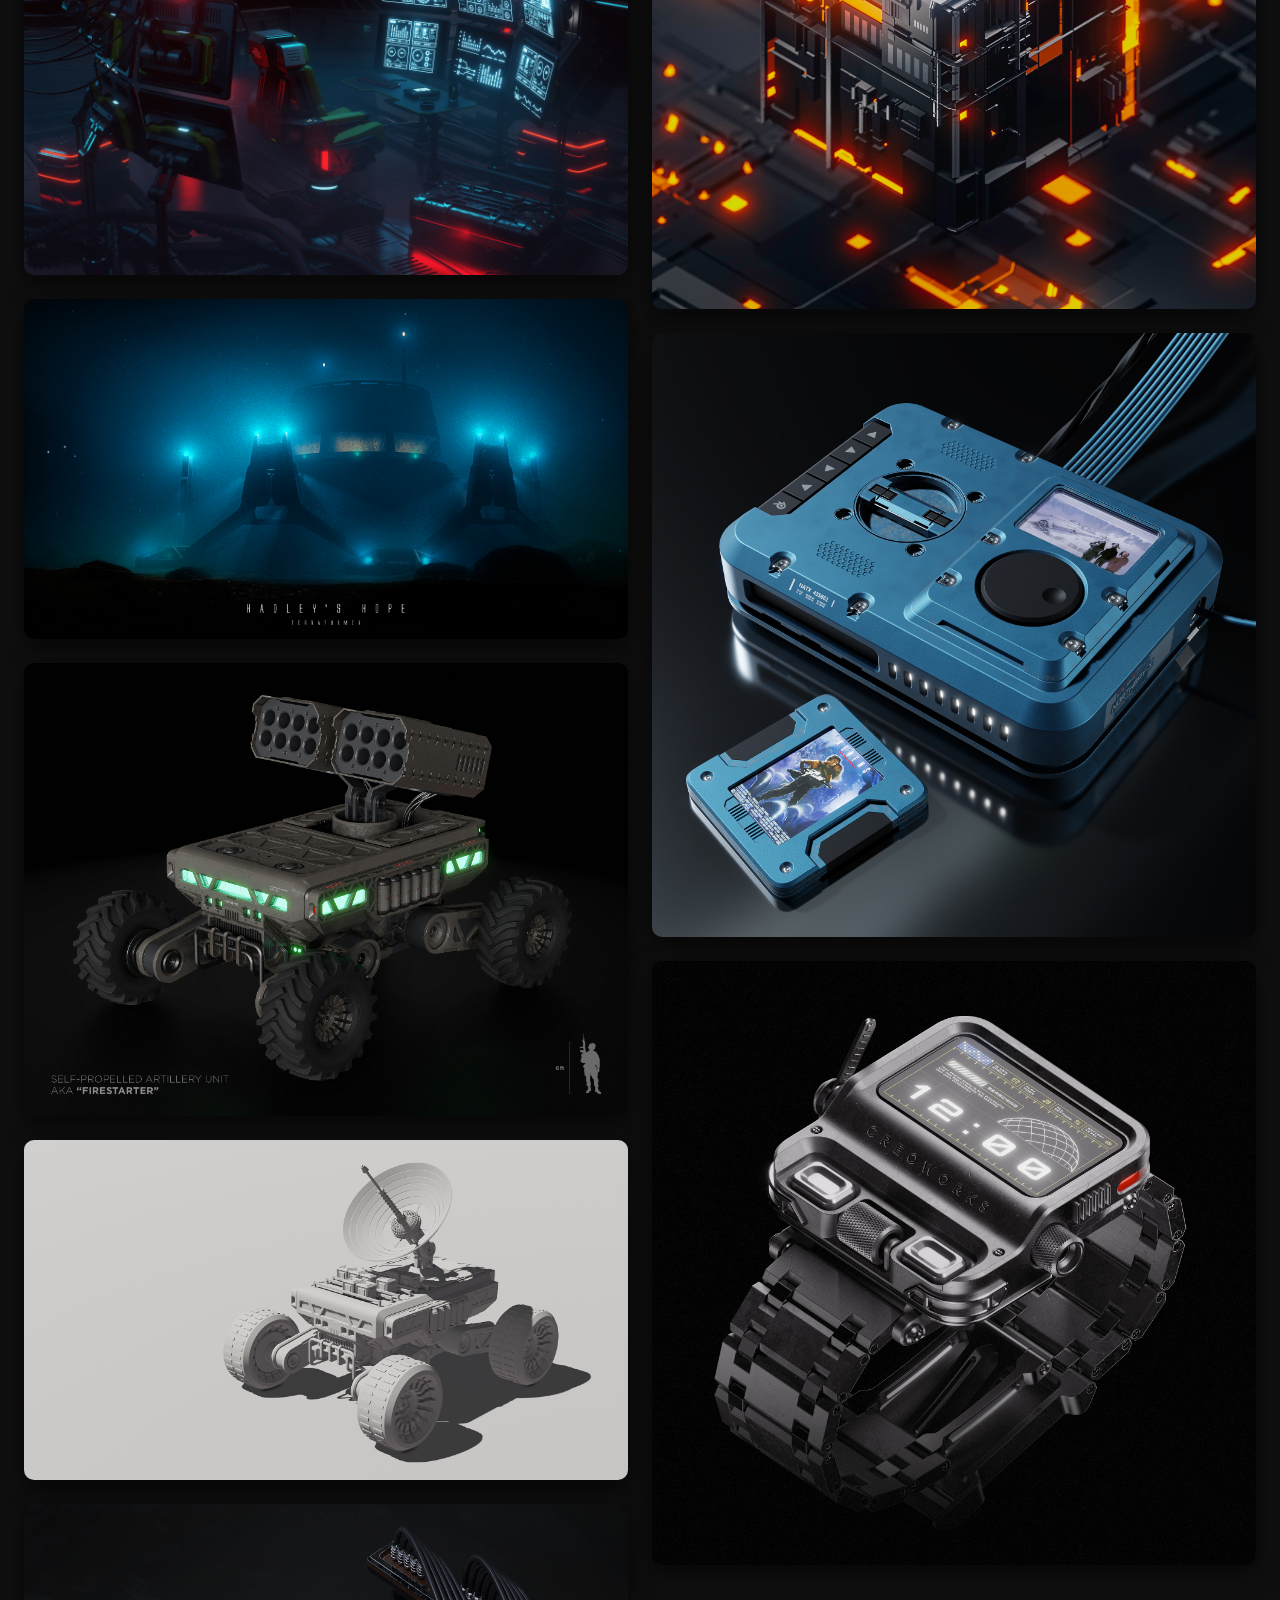
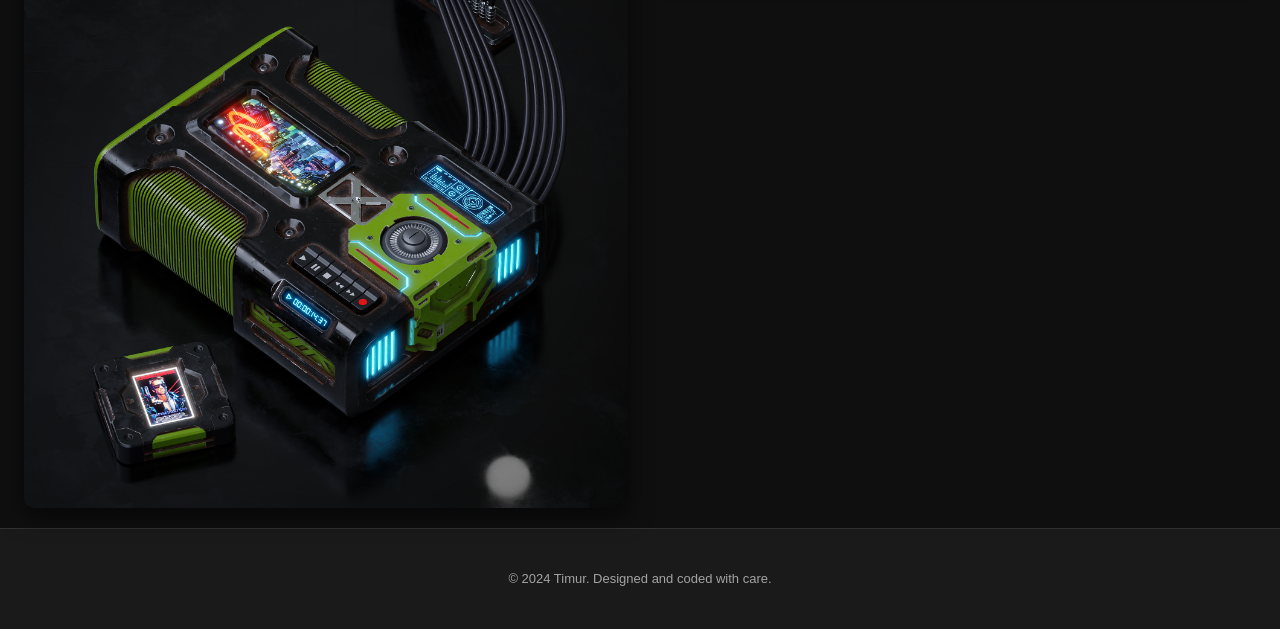
==== commit a4b21468: "Updated layout, removed CTA, fixed gallery packing" ====
--- a/index.html
+++ b/index.html
@@ -32,13 +32,10 @@
     <!-- Hero Section -->
     <section class="hero">
         <div class="hero-content">
-            <p class="hero-subtitle">UX Designer & Design Strategist</p>
-            <h1>Designing Experiences That Matter</h1>
-            <p class="hero-description">I create digital products that are intuitive, beautiful, and solve real problems. Specializing in user research, interaction design, and end-to-end product strategy.</p>
-            <div class="cta-buttons">
-                <a href="#work" class="btn btn-primary">View My Work</a>
-                <a href="#contact" class="btn btn-secondary">Get In Touch</a>
-            </div>
+            <p class="hero-subtitle">UX Designer by day, 3D hobbyist by night</p>
+            <h1>Retrofuturism is my jam</h1>
+            <p class="hero-description">Watching "Alien" and "Aliens" at the tender age of 10 left a deep, lasting impression—now most of my work feels like it belongs in those worlds.</p>
+            <!-- CTA buttons removed -->
         </div>
     </section>
 
--- a/style.css
+++ b/style.css
@@ -177,7 +177,7 @@
 .hero-description {
     font-size: 21px;
     color: var(--text-light);
-    margin-bottom: 40px;
+    margin-bottom: 0;
     line-height: 1.38;
     max-width: 800px;
     margin-left: auto;
@@ -467,7 +467,7 @@
 .project-card:nth-child(3) { animation-delay: 0.2s; }
 
 /* Masonry Gallery */
-.gallery-section { padding: 40px 0; }
+.gallery-section { padding: 0; }
 .masonry-gallery { position: relative; max-width: none; width: 100vw; margin-left: calc(50% - 50vw); margin-right: calc(50% - 50vw); padding: 20px 24px; box-sizing: border-box; }
 .gallery-note { color: var(--text-light); font-size: 13px; margin-top: 12px; text-align: center; }
 
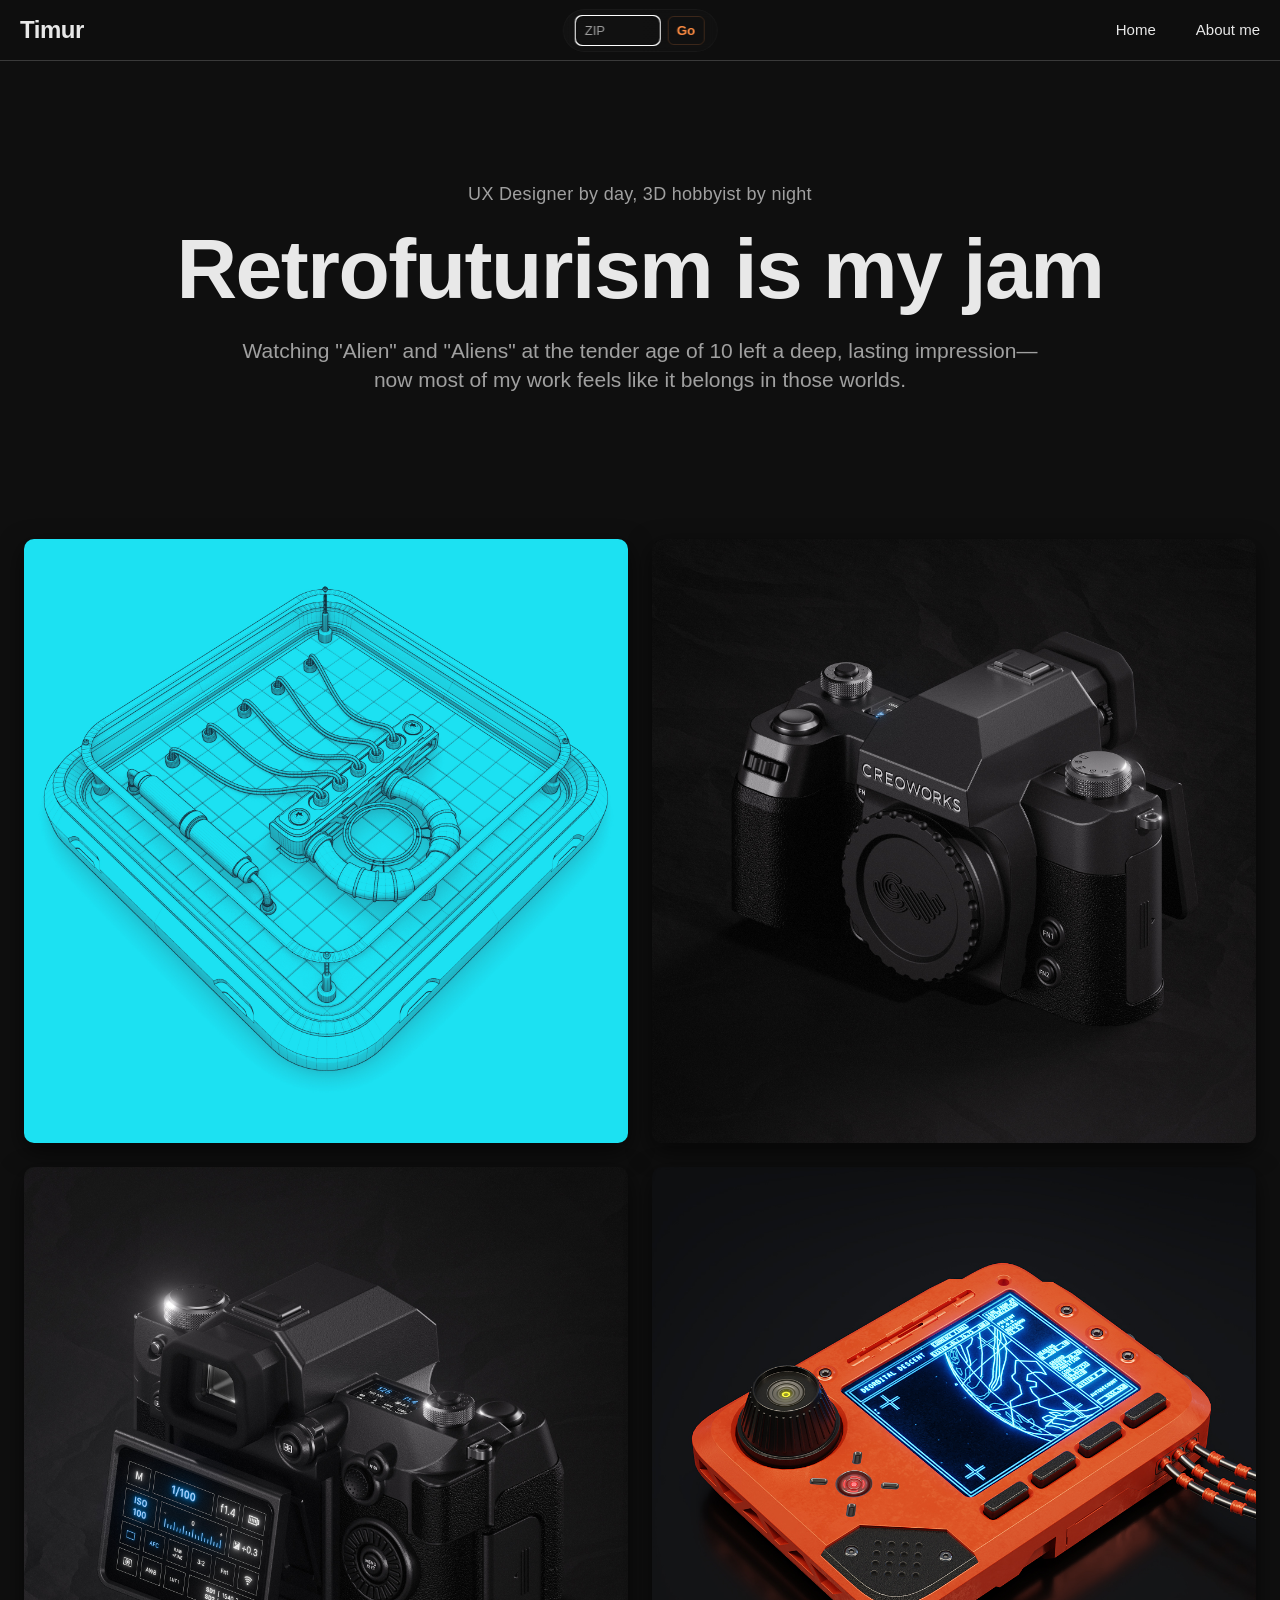
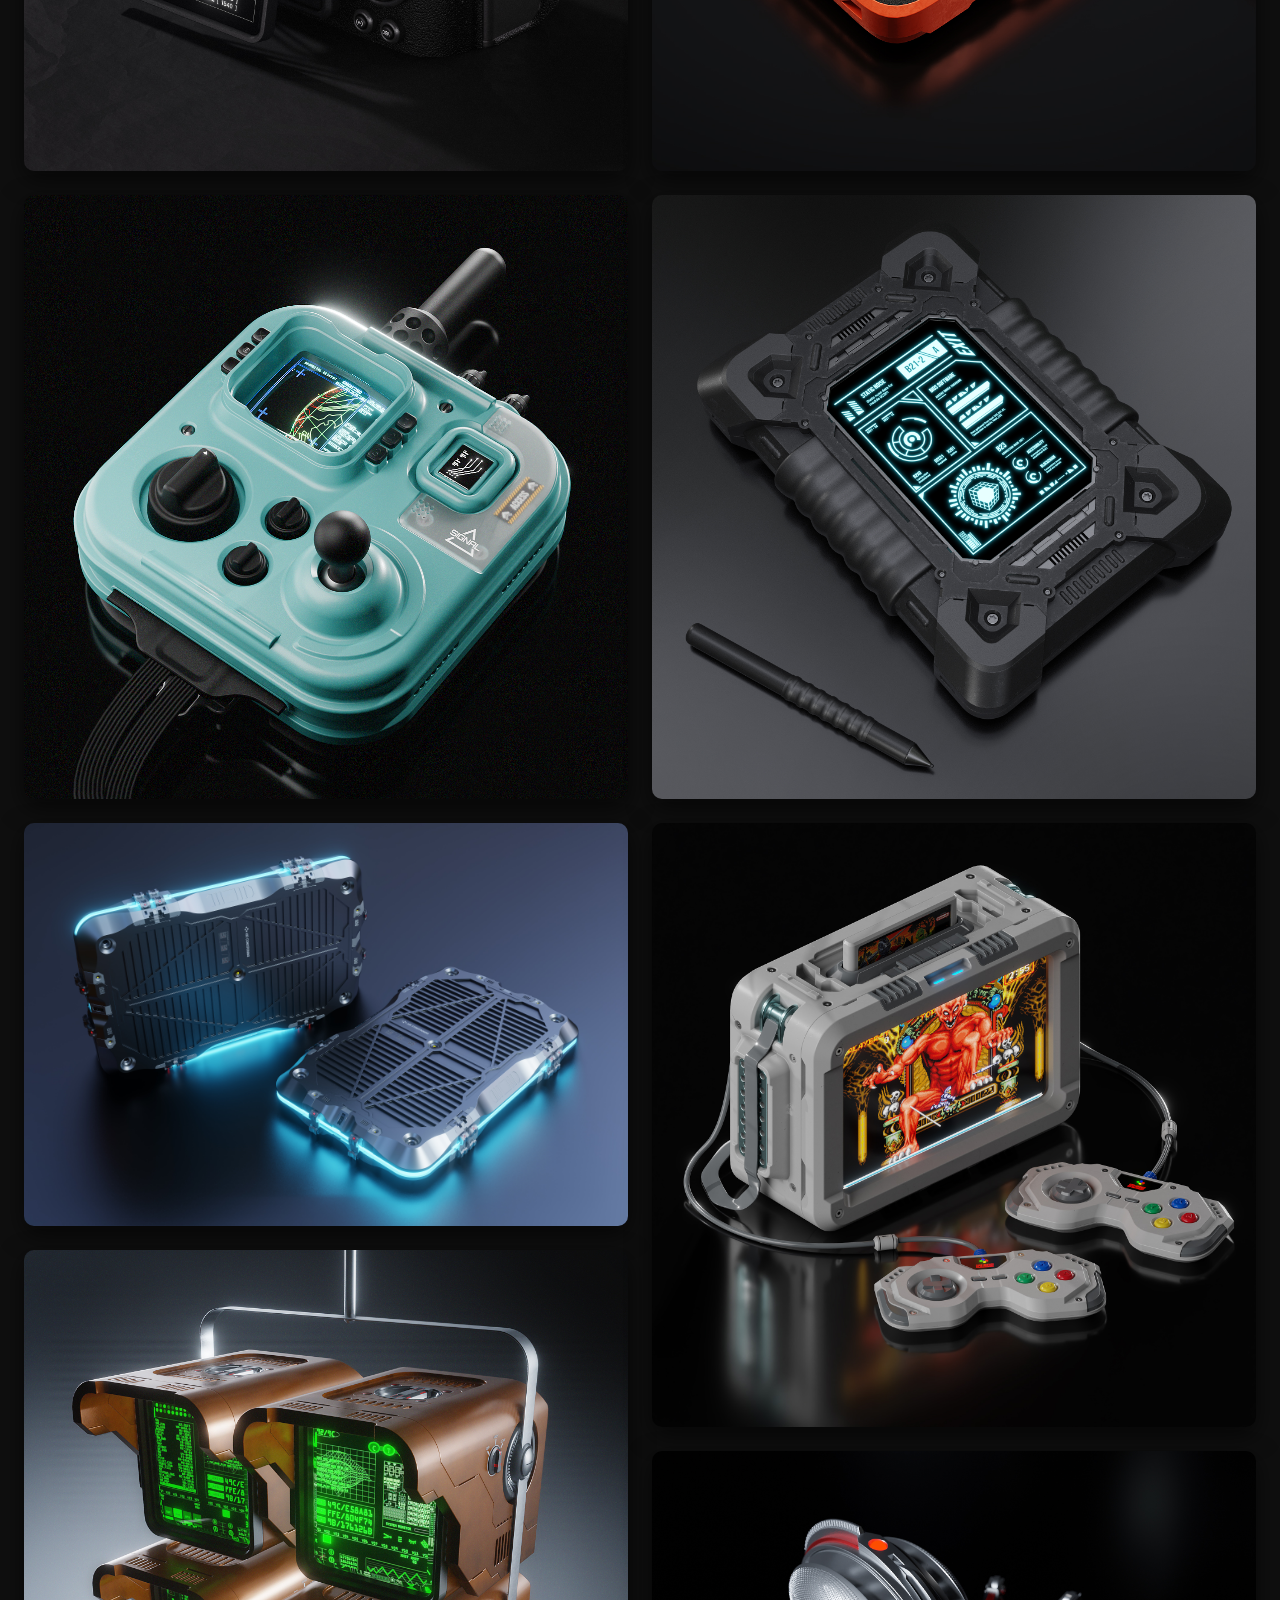
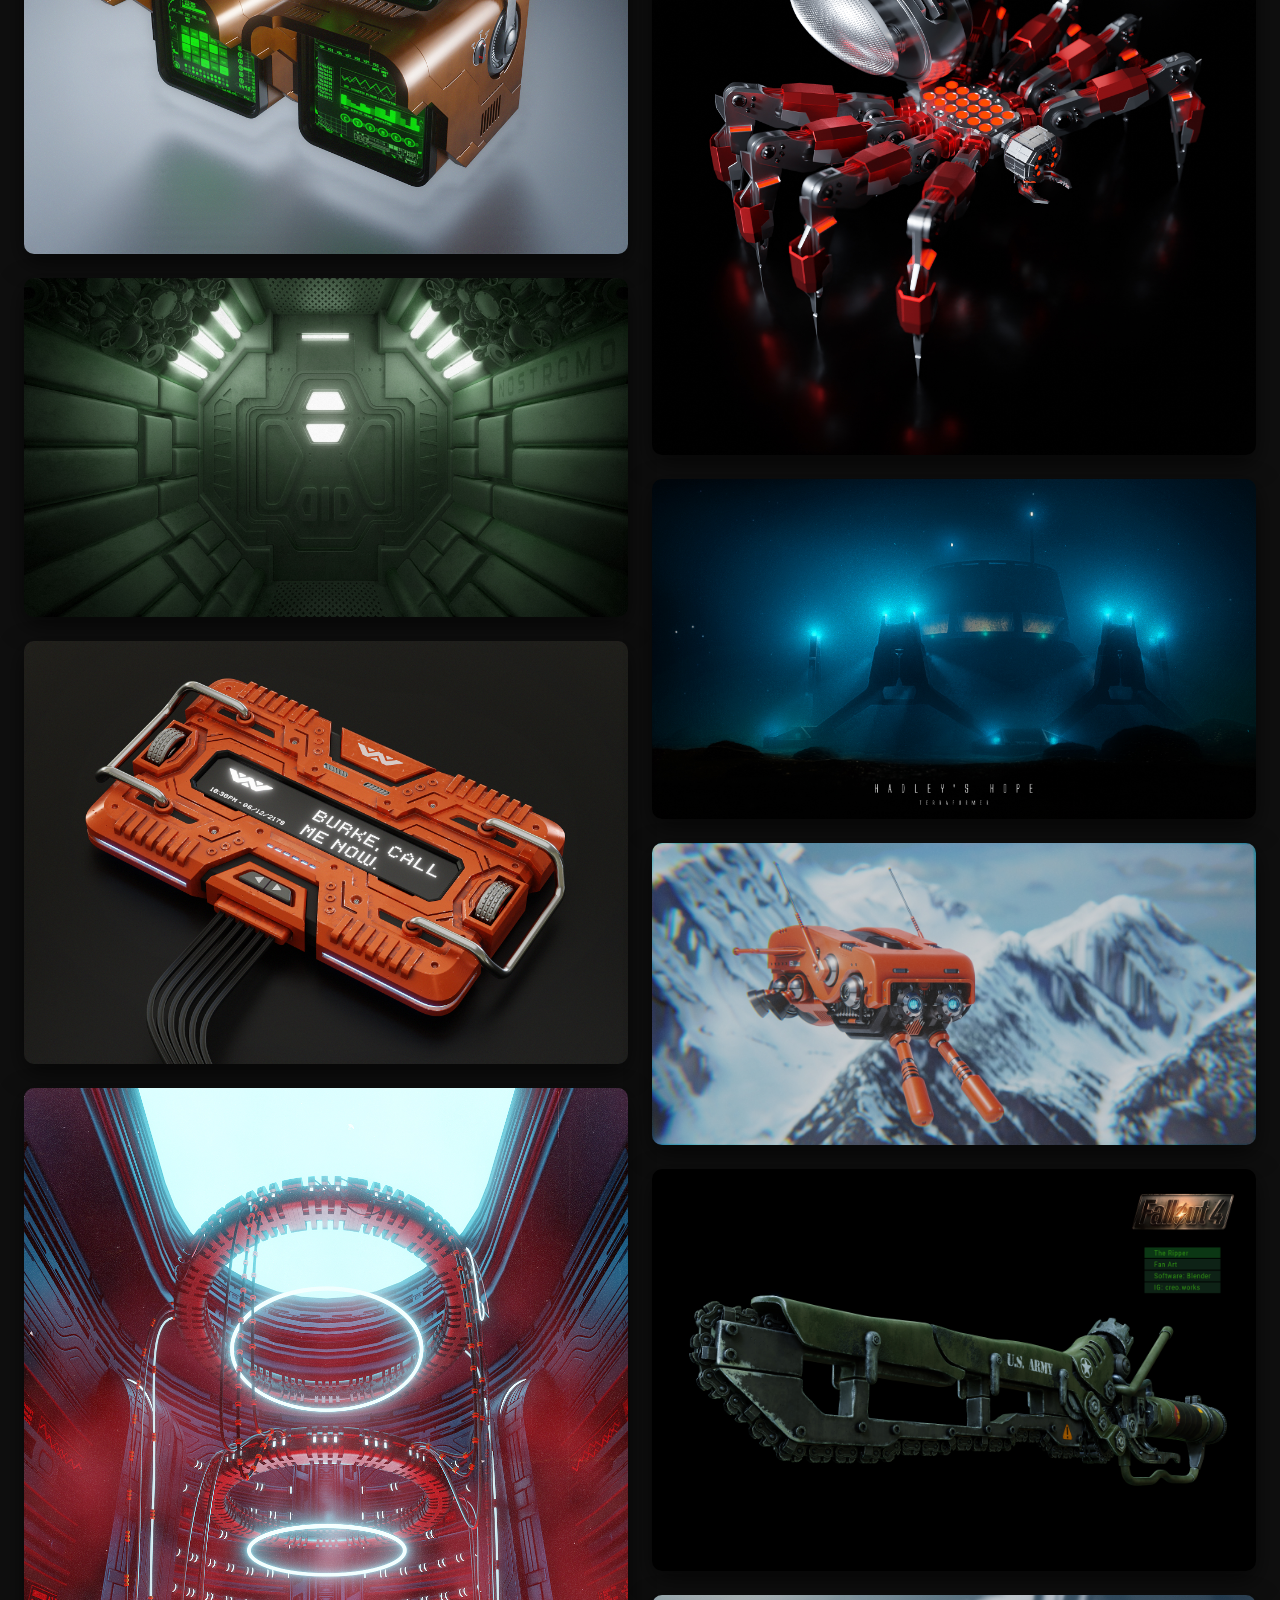
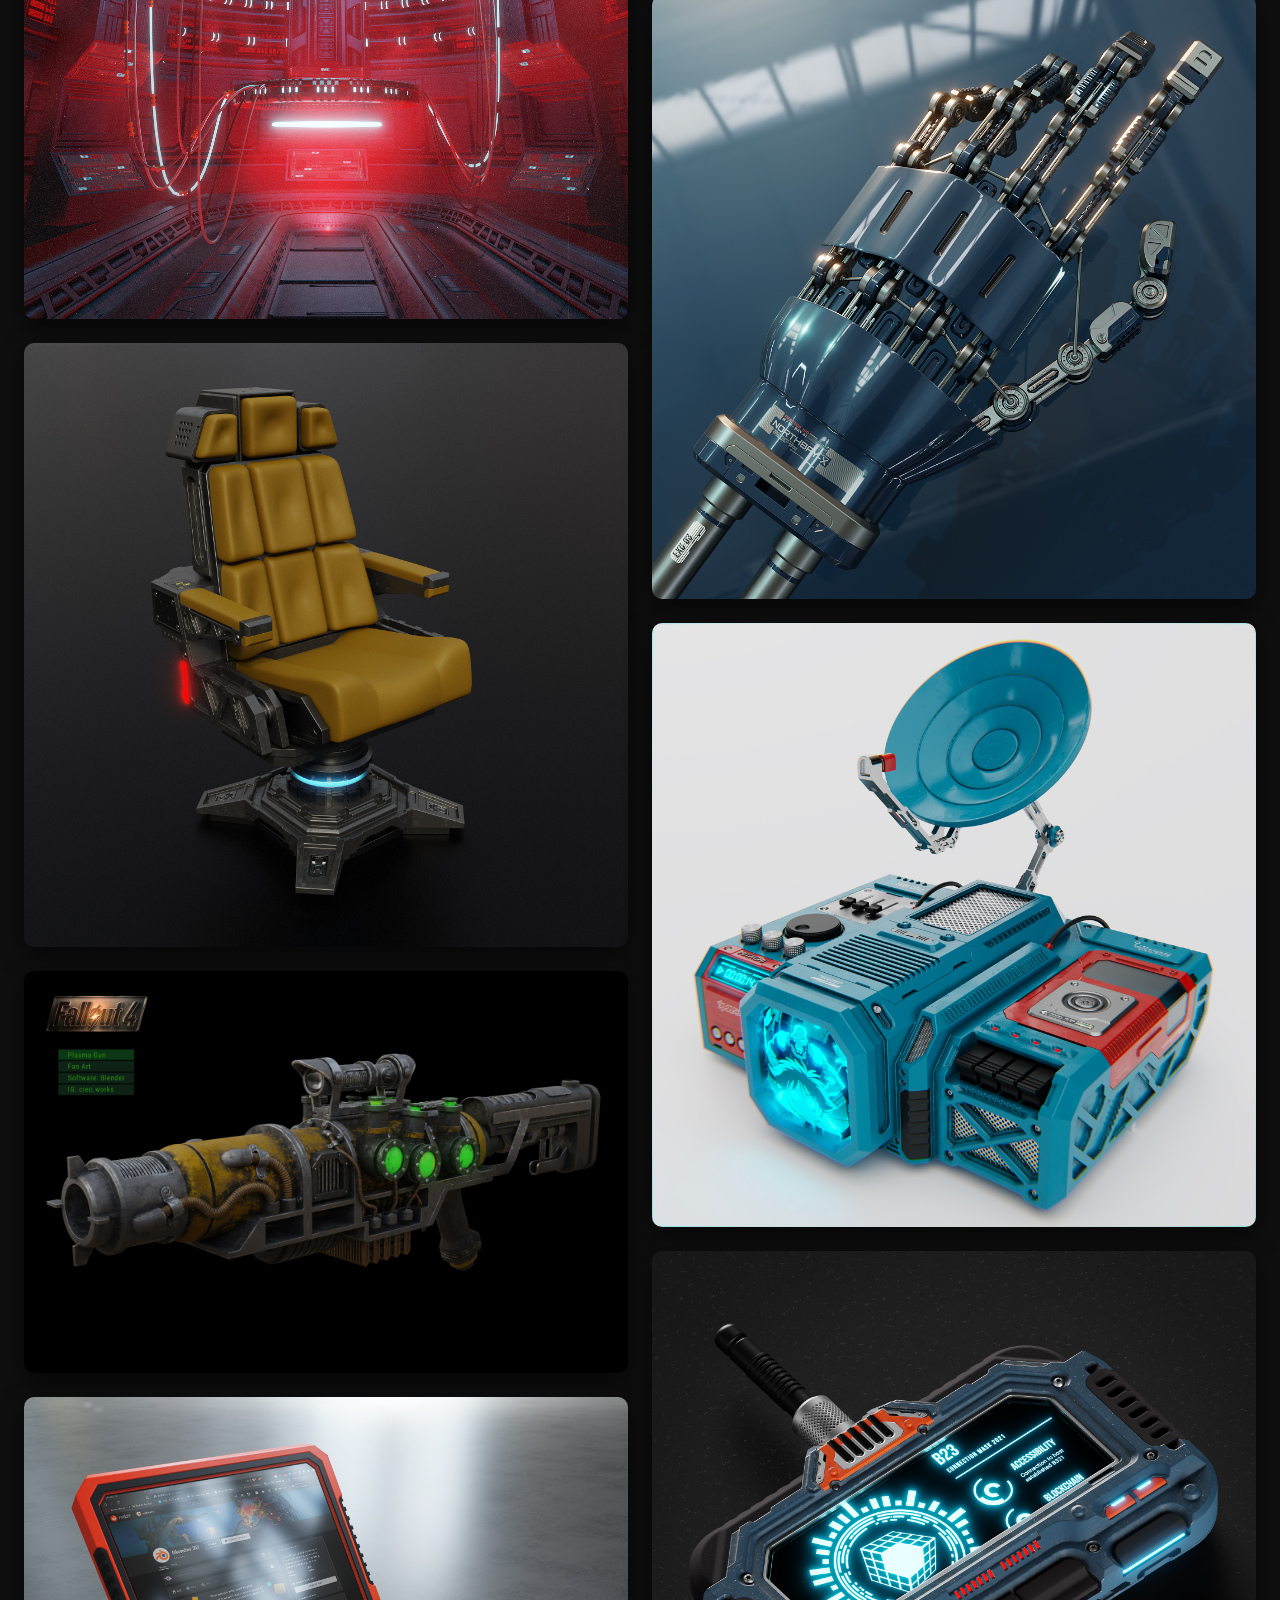
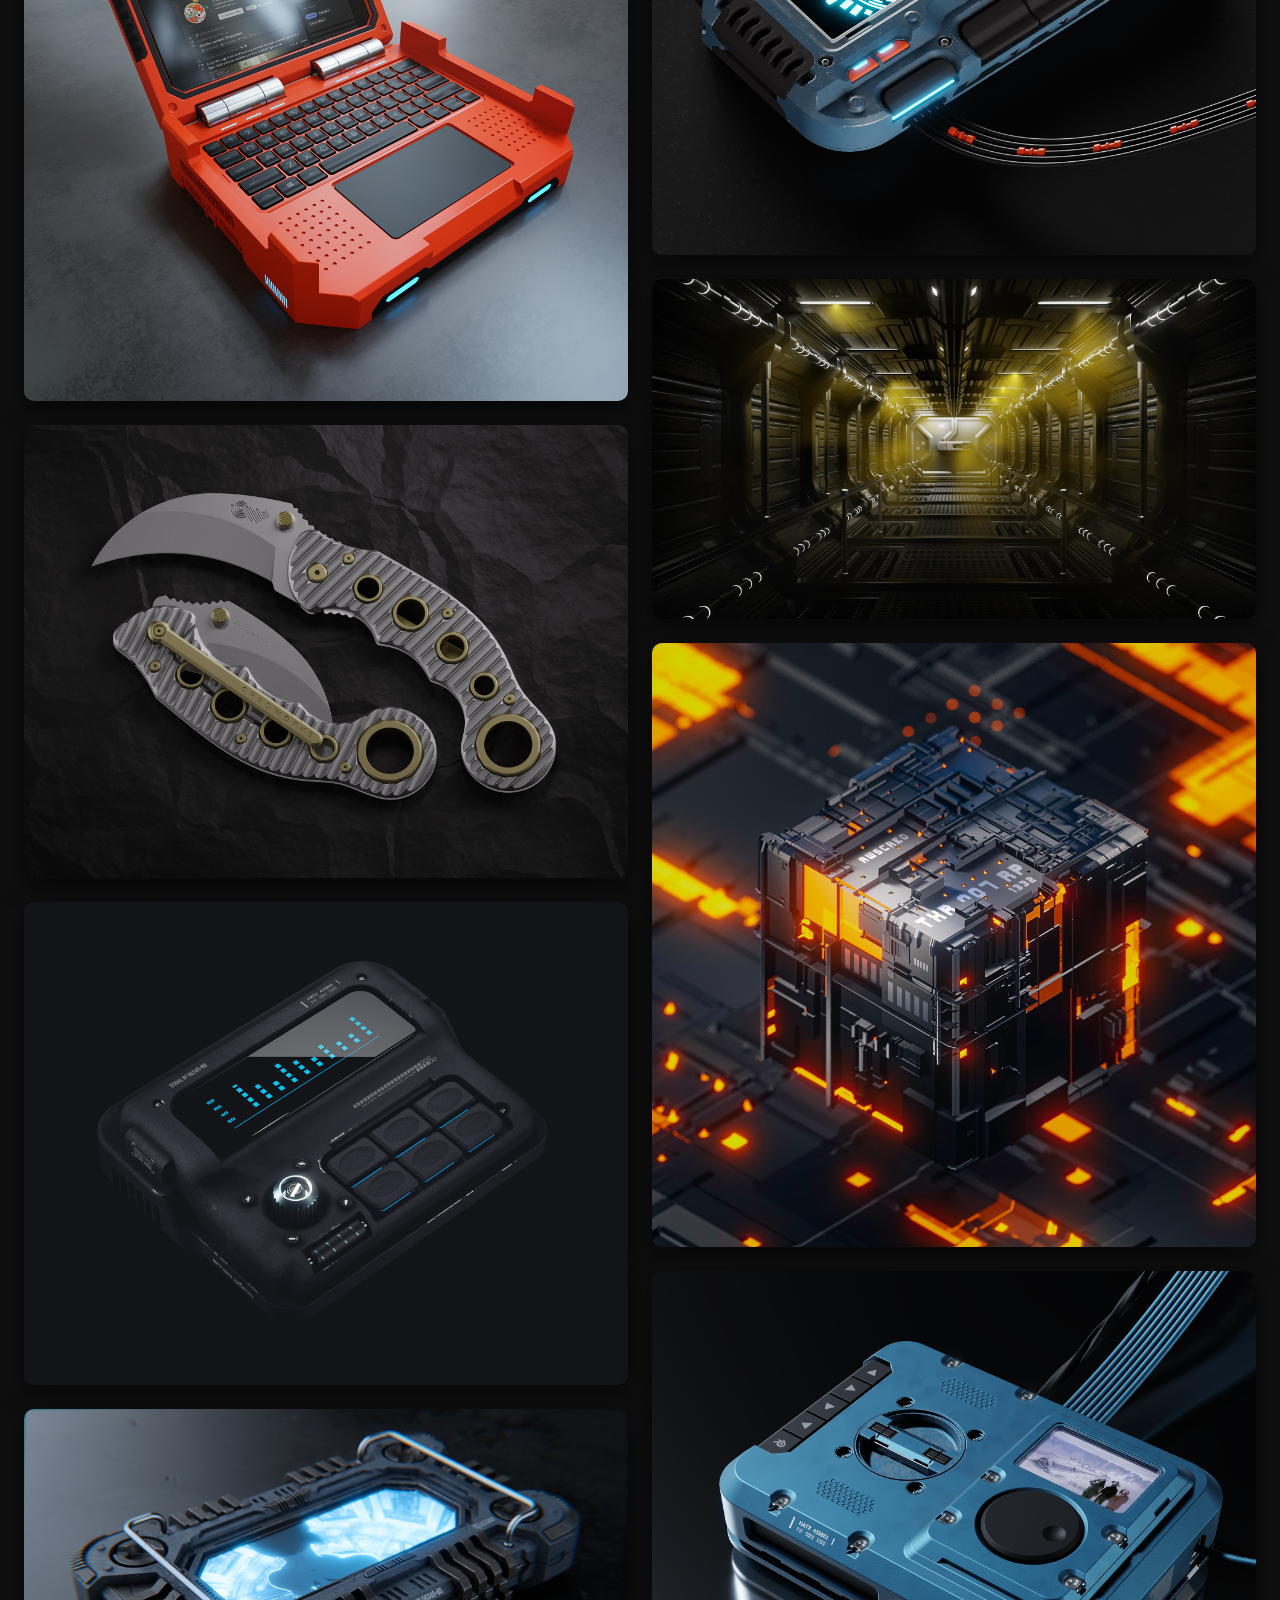
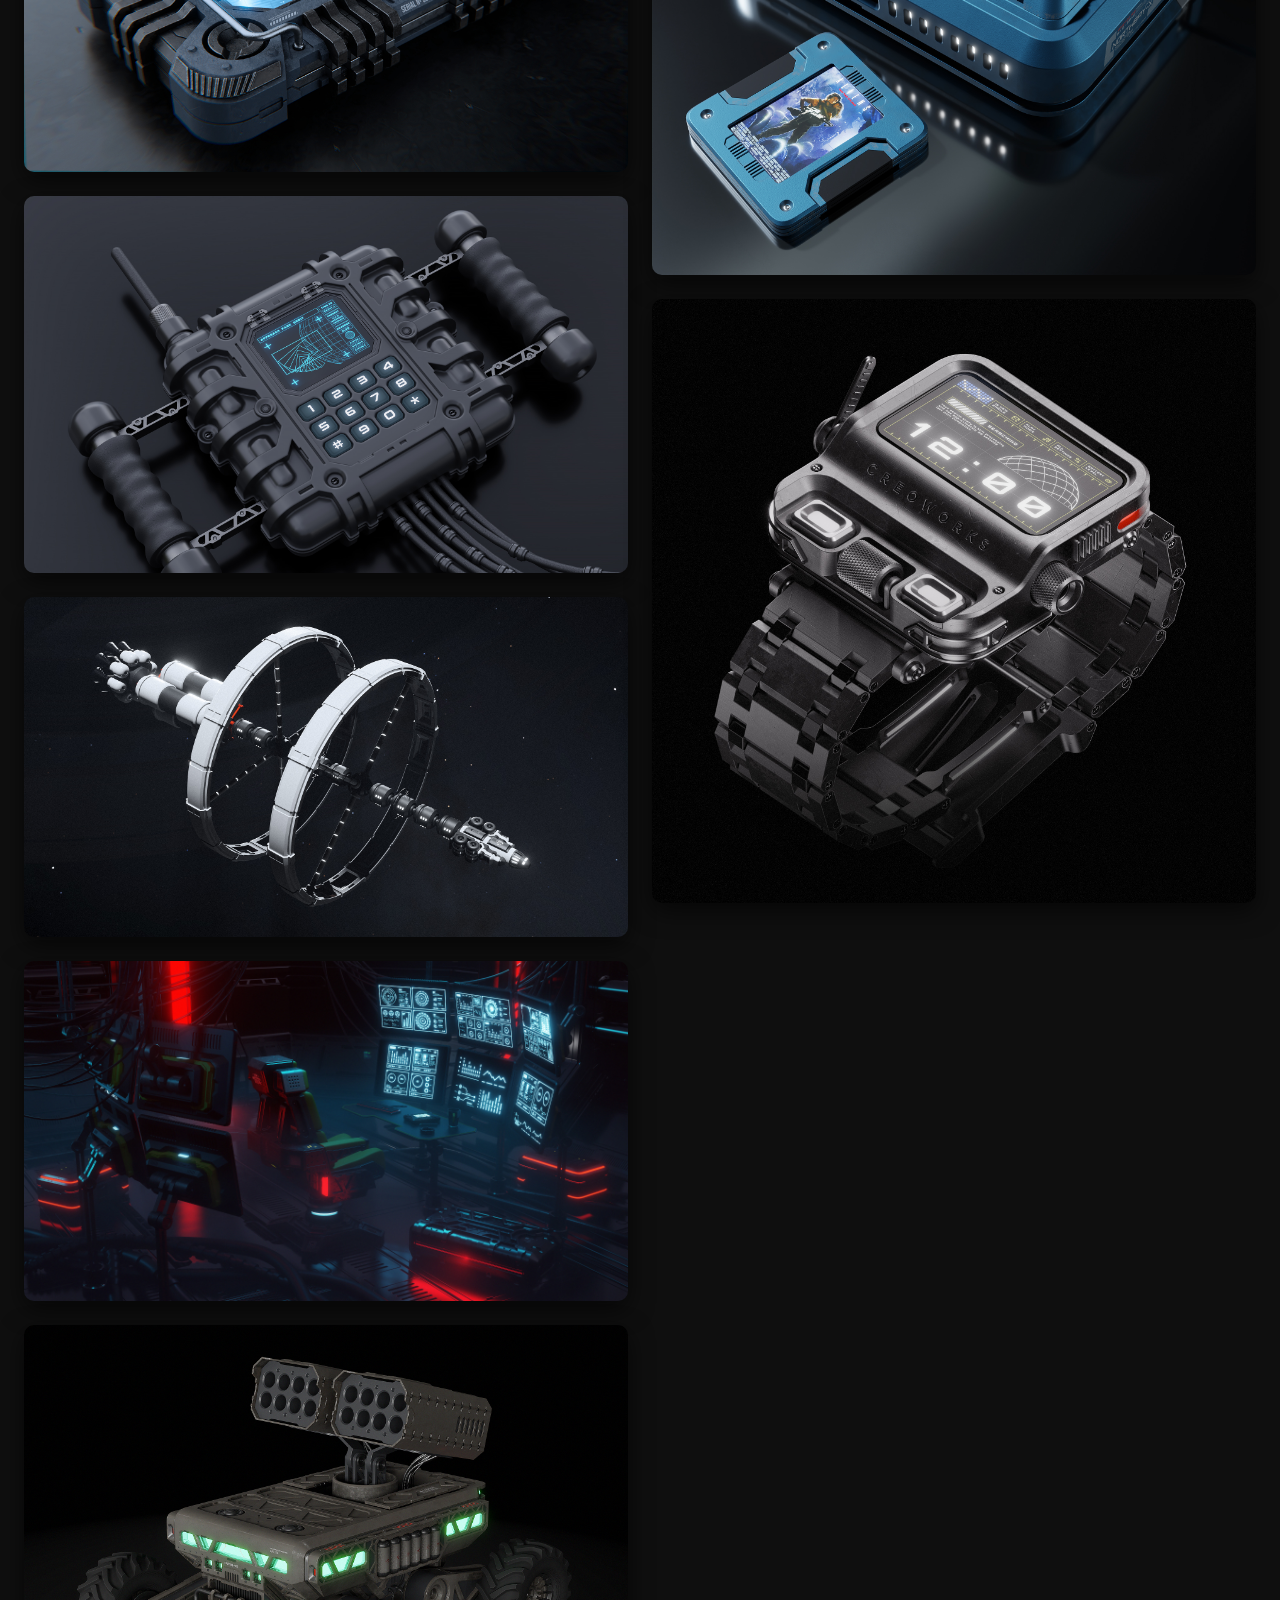
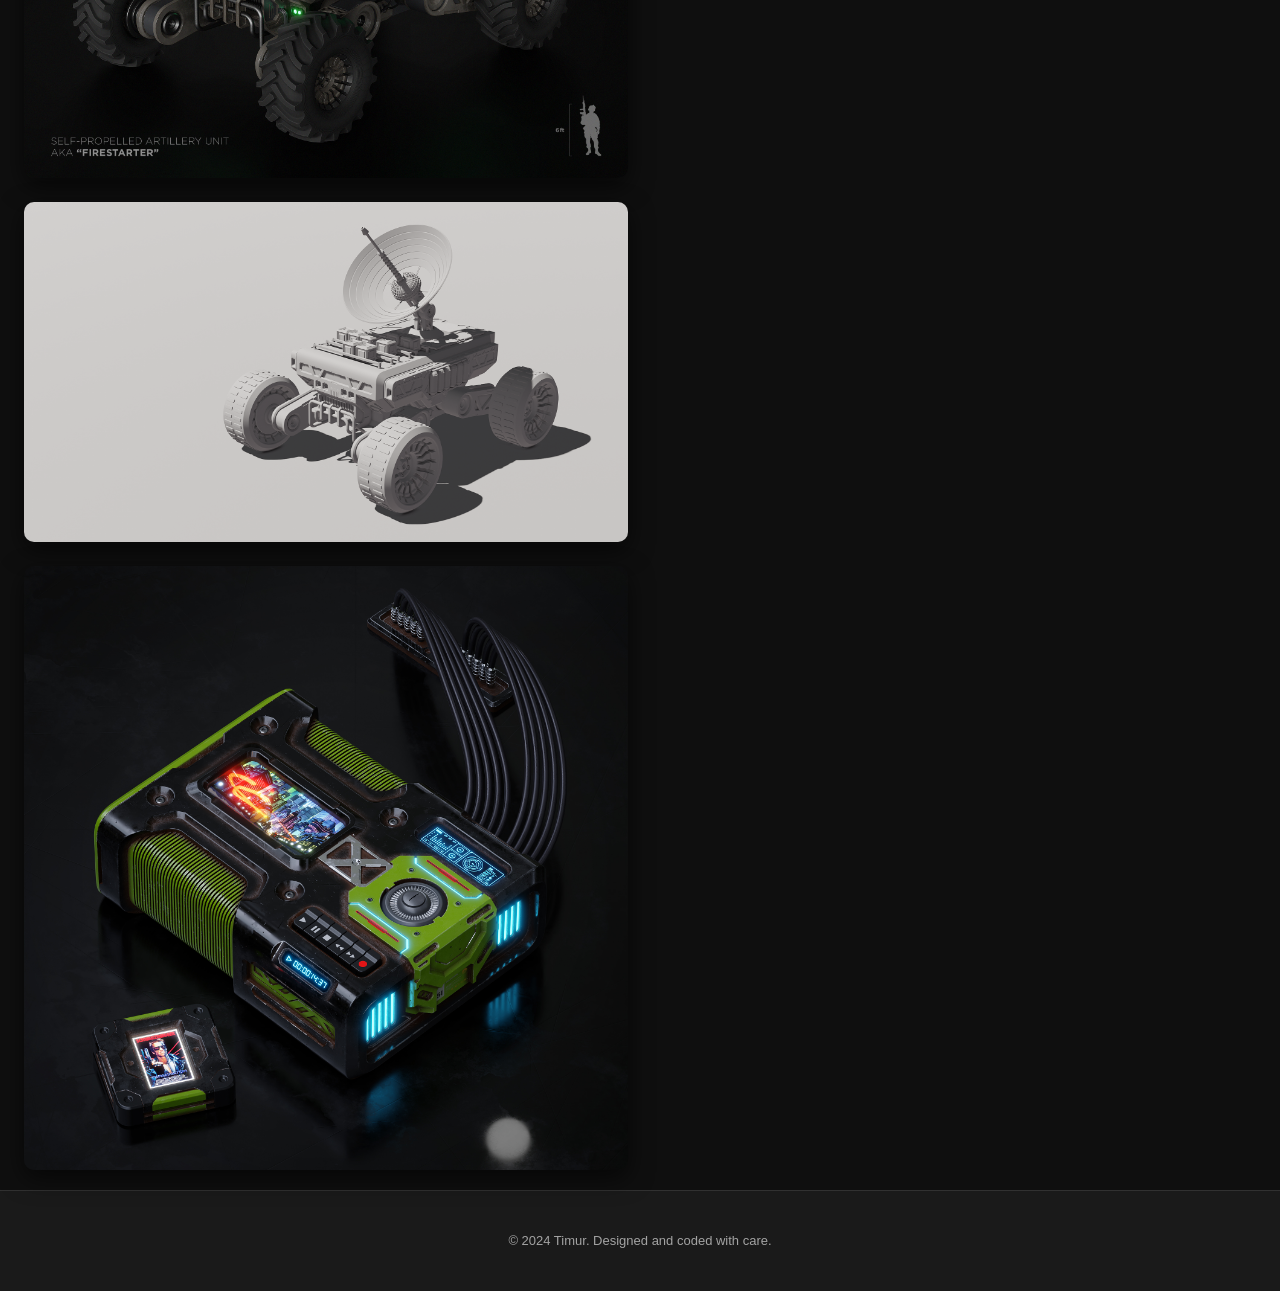
==== commit 6da56d9d: "Added "About me" page, fixed widget placement" ====
--- a/index.html
+++ b/index.html
@@ -12,7 +12,7 @@
         <div class="nav-container">
             <div class="logo">Timur</div>
 
-            <div class="weather-widget" id="weather-widget" aria-live="polite">
+            <div class="weather-widget center" id="weather-widget" aria-live="polite">
                 <div class="weather-display">
                     <div class="weather-emoji">☀️</div>
                     <div class="weather-temp">--°F</div>
@@ -25,7 +25,10 @@
                 </form>
             </div>
 
-            <!-- nav links removed per request -->
+            <ul class="nav-links" role="navigation" aria-label="Main navigation">
+                <li><a href="index.html">Home</a></li>
+                <li><a href="about.html">About me</a></li>
+            </ul>
         </div>
     </nav>
 
--- a/style.css
+++ b/style.css
@@ -26,6 +26,11 @@
     line-height: 1.6;
 }
 
+/* make footer stick to bottom */
+html, body { height: 100%; }
+body { display: flex; flex-direction: column; }
+main { flex: 1 0 auto; }
+
 /* Navigation */
 nav {
     position: fixed;
@@ -67,6 +72,13 @@
     margin-left: auto;
 }
 
+.weather-widget.center {
+    position: absolute;
+    left: 50%;
+    transform: translateX(-50%);
+    margin-left: 0;
+}
+
 .weather-emoji {
     font-size: 18px;
 }
@@ -303,6 +315,53 @@
     background-color: var(--primary);
 }
 
+/* About page layout: top spacing and two blocks centered at 800px */
+.about-page { padding-top: 120px; }
+.about-inner { max-width: 1280px; margin: 0 auto; padding: 64px 56px; background: transparent; color: var(--text); border-radius: 8px; }
+
+.profile-title { font-size: 88px; color: var(--text); margin-bottom: 28px; font-weight: 700; line-height: 0.95; }
+.profile-top { display: flex; gap: 80px; align-items: center; padding-bottom: 24px; }
+
+.portrait-bg { width: 500px; height: 500px; border-radius: 50%; background: rgba(255,255,255,0.03); display: flex; align-items: center; justify-content: center; }
+.portrait-bg img { width: 420px; height: 420px; object-fit: cover; border-radius: 50%; border: 1px solid rgba(255,255,255,0.06); box-shadow: 0 12px 36px rgba(0,0,0,0.6); }
+
+.profile-text { flex: 1; }
+.profile-text .lead {
+    font-size: 18px;
+    color: var(--text);
+    margin-bottom: 16px;
+}
+.profile-text p { color: var(--text-light); line-height: 1.7; margin-bottom: 18px; }
+
+.social-links { display: flex; gap: 12px; margin: 18px 0 0; }
+.social-links a {
+    color: var(--accent);
+    text-decoration: none;
+    font-weight: 600;
+    padding: 8px 12px;
+    border: 1px solid rgba(255,255,255,0.03);
+    border-radius: 8px;
+    display: inline-flex;
+    align-items: center;
+    gap: 8px;
+}
+.social-links svg { width: 18px; height: 18px; display: inline-block; color: var(--accent); }
+.social-links svg path { fill: currentColor; }
+/* allow raster/SVG images used as icons */
+.social-links img.social-icon { width: 18px; height: 18px; display: inline-block; object-fit: contain; }
+/* tint external SVG/PNG icons to match --accent (approximate) */
+.social-links img.social-icon {
+    filter: invert(52%) sepia(45%) saturate(650%) hue-rotate(335deg) brightness(96%) contrast(95%);
+}
+
+@media (max-width: 880px) {
+    .profile-top { flex-direction: column; align-items: center; text-align: left; gap: 18px; }
+    .portrait-bg { width: 280px; height: 280px; }
+    .portrait-bg img { width: 220px; height: 220px; }
+    .profile-title { font-size: 36px; }
+    .weather-widget.center { position: absolute; top: 10px; }
+}
+
 .about-content {
     max-width: 900px;
     margin: 0 auto;
@@ -401,7 +460,7 @@
     font-size: 13px;
     border-top: 1px solid rgba(255, 255, 255, 0.1);
 }
-
+.about-page { display:flex; align-items:center; justify-content:center; padding: 40px 20px; min-height: calc(100vh - 160px); }
 /* Responsive */
 @media (max-width: 768px) {
     h1 {
@@ -488,10 +547,46 @@
 .gallery-column img.in-view { opacity: 1; transform: translateY(0); }
 
 /* Lightbox */
-.lightbox { position: fixed; inset: 0; display: none; align-items: center; justify-content: center; background: rgba(0,0,0,0.85); z-index: 2000; }
-.lightbox.active { display: flex; }
-.lightbox img { max-width: 92vw; max-height: 92vh; border-radius: 8px; box-shadow: 0 30px 80px rgba(0,0,0,0.8); }
-.lightbox .close { position: absolute; top: 24px; right: 28px; color: var(--text); font-size: 28px; cursor: pointer; }
+.lightbox {
+    position: fixed;
+    inset: 0;
+    display: flex;
+    align-items: center;
+    justify-content: center;
+    background: rgba(0,0,0,0.85);
+    z-index: 2000;
+    opacity: 0;
+    visibility: hidden;
+    pointer-events: none;
+    transition: opacity 360ms ease, visibility 360ms linear;
+}
+.lightbox.active {
+    opacity: 1;
+    visibility: visible;
+    pointer-events: auto;
+}
+.lightbox img {
+    max-width: 92vw;
+    max-height: 92vh;
+    border-radius: 8px;
+    box-shadow: 0 30px 80px rgba(0,0,0,0.8);
+    transform: scale(0.98);
+    opacity: 0;
+    transition: transform 360ms cubic-bezier(.2,.8,.2,1), opacity 360ms ease;
+}
+.lightbox.active img {
+    transform: scale(1);
+    opacity: 1;
+}
+.lightbox .close {
+    position: absolute;
+    top: 24px;
+    right: 28px;
+    color: var(--text);
+    font-size: 28px;
+    cursor: pointer;
+    transition: opacity 200ms ease;
+}
 
 /* Responsive behavior */
 @media (max-width: 900px) {
